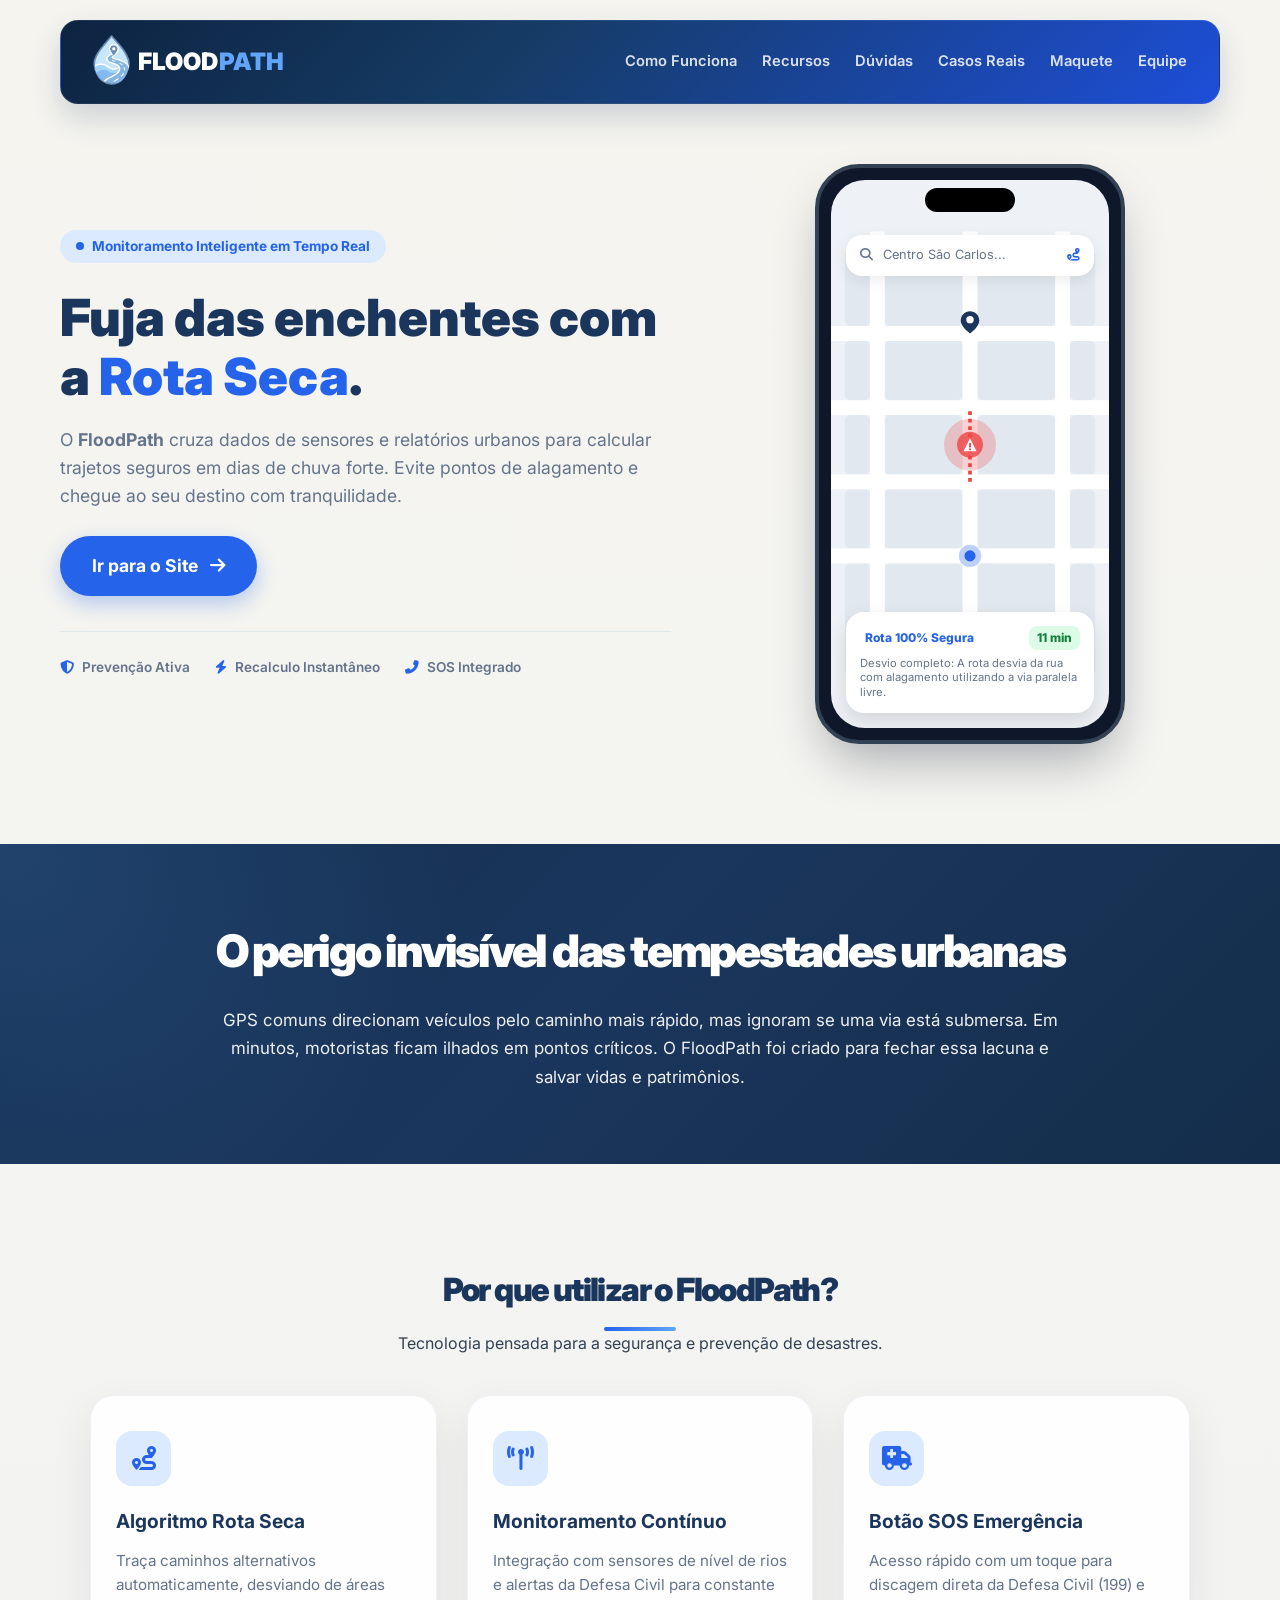
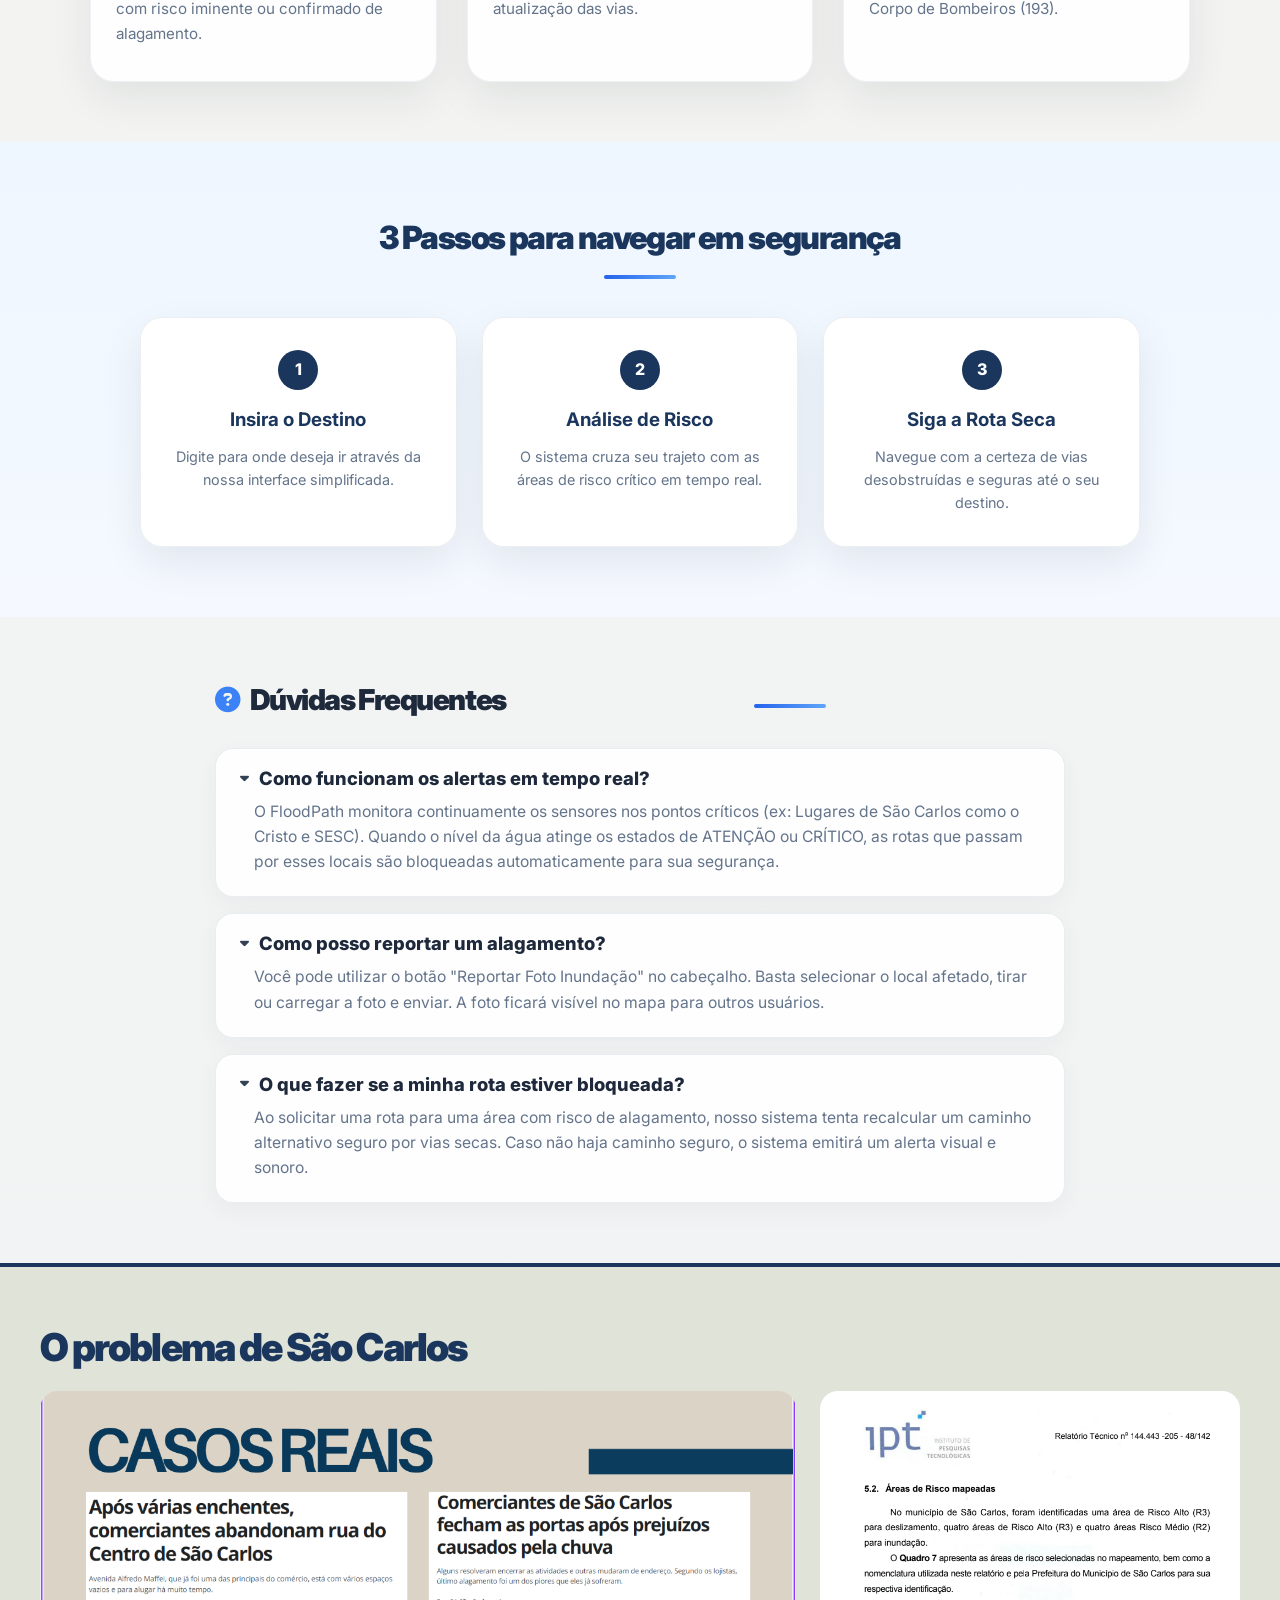
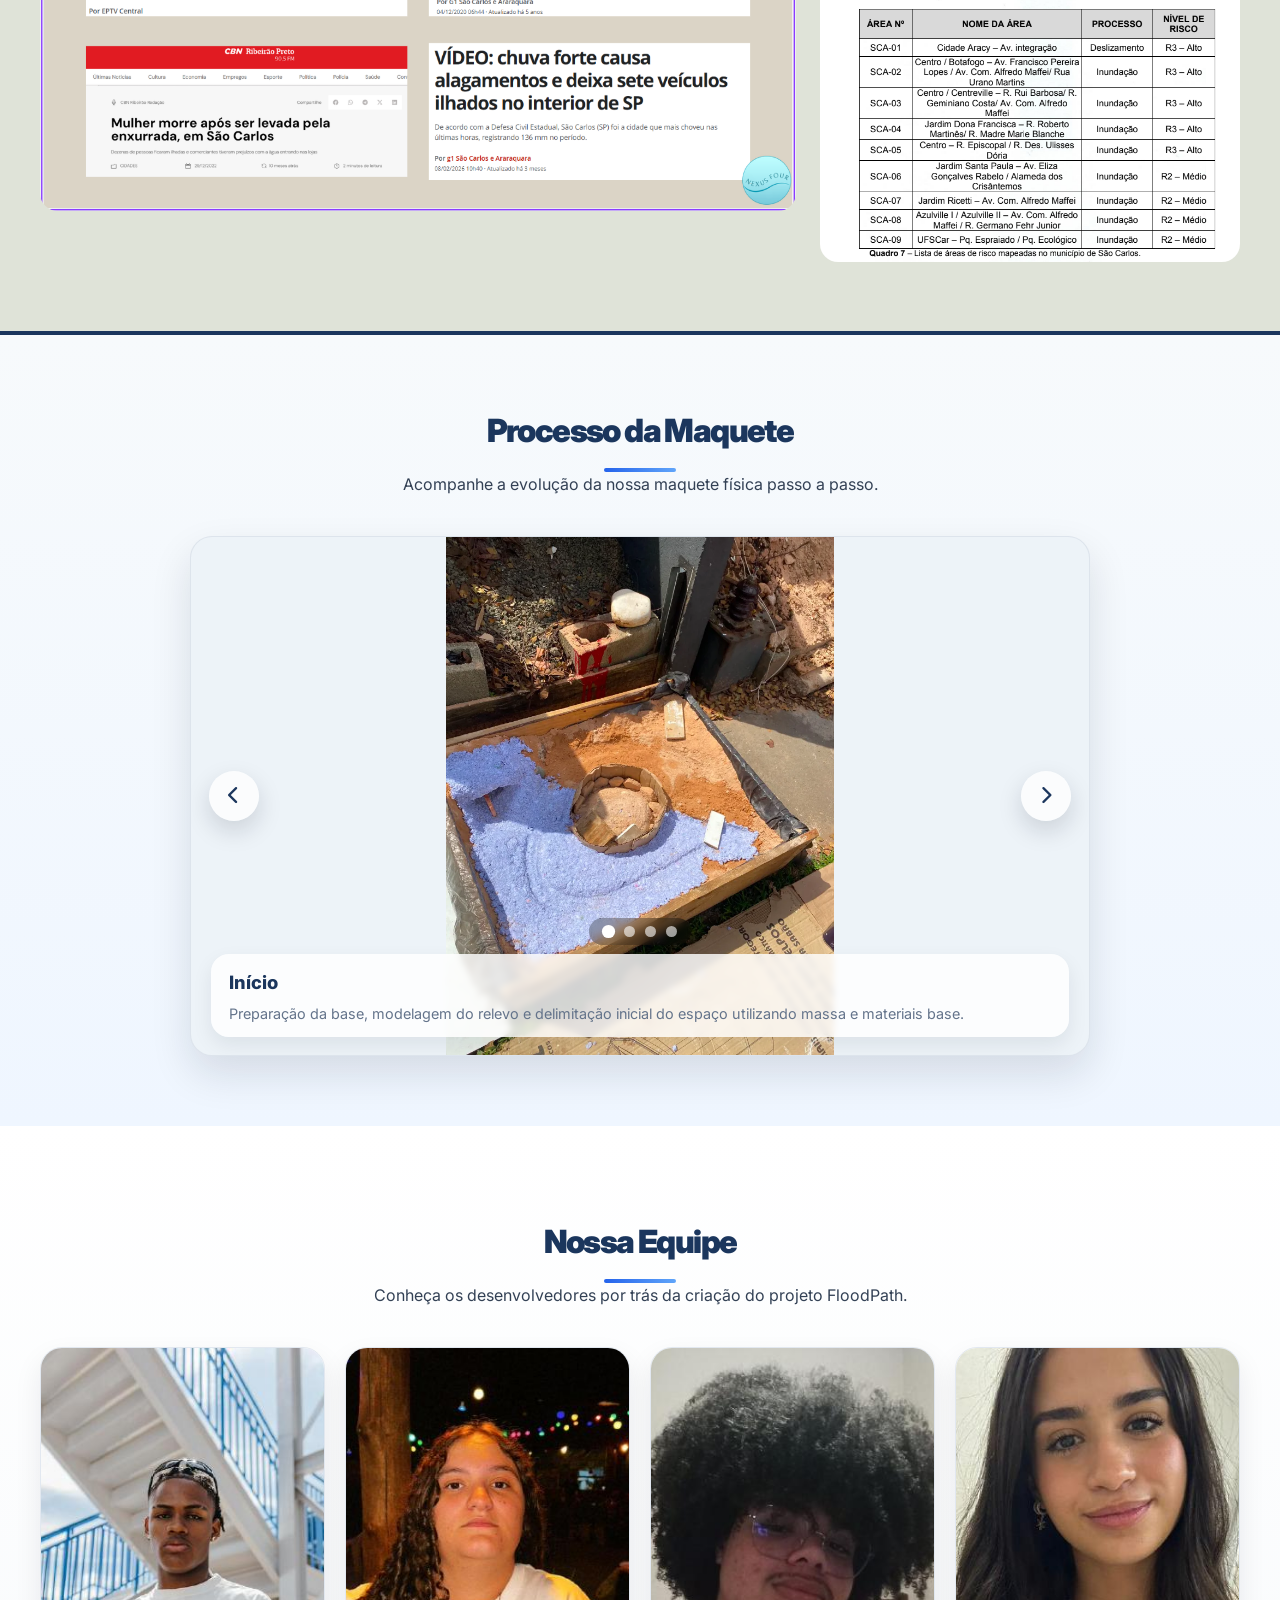
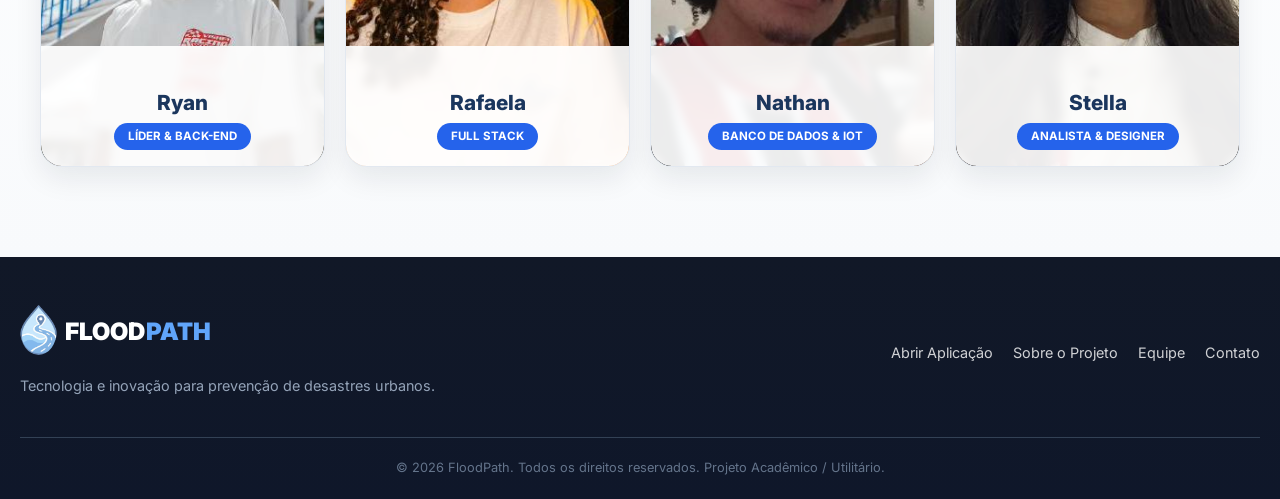
==== index.html @ c5eff555 "Update index.html" ====
<!DOCTYPE html>
<html lang="pt-BR">

<head>
    <meta charset="UTF-8">
    <meta name="viewport" content="width=device-width, initial-scale=1.0">
    <title>FloodPath - Rota Seca & Segurança em Tempo Real</title>

    <!-- Google Fonts -->
    <link rel="preconnect" href="https://fonts.googleapis.com">
    <link rel="preconnect" href="https://fonts.gstatic.com" crossorigin>
    <link href="https://fonts.googleapis.com/css2?family=Inter:wght@400;500;600;700;800;900&display=swap"
        rel="stylesheet">
    <!-- Font Awesome (Ícones) -->
    <link rel="stylesheet" href="https://cdnjs.cloudflare.com/ajax/libs/font-awesome/6.4.0/css/all.min.css">

    <link rel="stylesheet" href="styleslanding.css">
</head>

<body>

    <div class="header-container">
        <header class="main-header">
            <div class="logo">
                <img src="logo.png" alt="Logo FloodPath" class="logo-img">
                FLOOD<span>PATH</span>
            </div>
            <nav class="nav-links">
                <a href="#solucao">Como Funciona</a>
                <a href="#beneficios">Recursos</a>
                <a href="#faq">Dúvidas</a>
                <a href="#problema-sao-carlos">Casos Reais</a>
                <a href="#processo-maquete">Maquete</a>
                <a href="#equipe">Equipe</a>
            </nav>
        </header>
    </div>

    <section class="hero">
        <div class="hero-container">
            <div class="hero-content">
                <div class="badge-status">
                    <span class="pulse-dot"></span> Monitoramento Inteligente em Tempo Real
                </div>
                <h1>Fuja das enchentes com a <span>Rota Seca</span>.</h1>
                <p>
                    O <strong>FloodPath</strong> cruza dados de sensores e relatórios urbanos para calcular trajetos
                    seguros em dias de chuva forte. Evite pontos de alagamento e chegue ao seu destino com
                    tranquilidade.
                </p>

                <div class="hero-cta">
                    <a href="https://rafaela0011.github.io/FloodPath-atualiza-es-07-08/"
                        class="btn-primario link-sistema" target="_blank">
                        Ir para o Site <i class="fa-solid fa-arrow-right"></i>
                    </a>
                </div>

                <div class="hero-proof">
                    <div class="proof-item">
                        <i class="fa-solid fa-shield-halved"></i>
                        <span>Prevenção Ativa</span>
                    </div>
                    <div class="proof-item">
                        <i class="fa-solid fa-bolt"></i>
                        <span>Recalculo Instantâneo</span>
                    </div>
                    <div class="proof-item">
                        <i class="fa-solid fa-phone-flip"></i>
                        <span>SOS Integrado</span>
                    </div>
                </div>
            </div>

            <div class="hero-mockup-wrapper">
                <div class="phone-frame">
                    <div class="dynamic-island"></div>
                    <div class="phone-screen">

                        <!-- Barra de Busca Simulada -->
                        <div class="app-search-bar">
                            <i class="fa-solid fa-magnifying-glass"></i>
                            <span>Centro São Carlos...</span>
                            <i class="fa-solid fa-route btn-icon-route"></i>
                        </div>

                        <!-- Mapa Vetorial SVG com o Desvio -->
                        <svg class="map-svg" viewBox="0 0 300 480" xmlns="http://www.w3.org/2000/svg">
                            <!-- Fundo do Mapa -->
                            <rect width="300" height="480" fill="#eef2f6" />

                            <rect x="15" y="20" width="27" height="82" rx="6" fill="#e2e8f0" />
                            <rect x="58" y="20" width="84" height="82" rx="6" fill="#e2e8f0" />
                            <rect x="158" y="20" width="84" height="82" rx="6" fill="#e2e8f0" />
                            <rect x="258" y="20" width="27" height="82" rx="6" fill="#e2e8f0" />

                            <rect x="15" y="118" width="27" height="64" rx="6" fill="#e2e8f0" />
                            <rect x="58" y="118" width="84" height="64" rx="6" fill="#e2e8f0" />
                            <rect x="158" y="118" width="84" height="64" rx="6" fill="#e2e8f0" />
                            <rect x="258" y="118" width="27" height="64" rx="6" fill="#e2e8f0" />

                            <rect x="15" y="198" width="27" height="64" rx="6" fill="#e2e8f0" />
                            <rect x="58" y="198" width="84" height="64" rx="6" fill="#e2e8f0" />
                            <rect x="158" y="198" width="84" height="64" rx="6" fill="#e2e8f0" />
                            <rect x="258" y="198" width="27" height="64" rx="6" fill="#e2e8f0" />

                            <rect x="15" y="278" width="27" height="64" rx="6" fill="#e2e8f0" />
                            <rect x="58" y="278" width="84" height="64" rx="6" fill="#e2e8f0" />
                            <rect x="158" y="278" width="84" height="64" rx="6" fill="#e2e8f0" />
                            <rect x="258" y="278" width="27" height="64" rx="6" fill="#e2e8f0" />

                            <rect x="15" y="358" width="27" height="122" rx="6" fill="#e2e8f0" />
                            <rect x="58" y="358" width="84" height="122" rx="6" fill="#e2e8f0" />
                            <rect x="158" y="358" width="84" height="122" rx="6" fill="#e2e8f0" />
                            <rect x="258" y="358" width="27" height="122" rx="6" fill="#e2e8f0" />

                            <path d="M 0,110 L 300,110" stroke="#ffffff" stroke-width="16" />
                            <path d="M 0,190 L 300,190" stroke="#ffffff" stroke-width="16" />
                            <path d="M 0,270 L 300,270" stroke="#ffffff" stroke-width="16" />
                            <path d="M 0,350 L 300,350" stroke="#ffffff" stroke-width="16" />

                            <path d="M 50,0 L 50,480" stroke="#ffffff" stroke-width="16" />
                            <path d="M 150,0 L 150,480" stroke="#ffffff" stroke-width="16" />
                            <path d="M 250,0 L 250,480" stroke="#ffffff" stroke-width="16" />

                            <circle cx="150" cy="230" r="28" class="flood-hazard-zone" />
                            <circle cx="150" cy="230" r="14" fill="#ef4444" opacity="0.8" />

                            <path d="M 150,270 L 150,190" stroke="#ef4444" stroke-width="4" stroke-dasharray="4,4" fill="none" />

                            <g transform="translate(143, 223)">
                                <path d="M 7,0 L 14,14 L 0,14 Z" fill="#ffffff" />
                                <rect x="6" y="5" width="2" height="5" fill="#ef4444" />
                                <rect x="6" y="11" width="2" height="2" fill="#ef4444" />
                            </g>

                            <path class="route-line" d="M 150,350 L 250,350 L 250,110 L 150,110" fill="none" />

                            <circle cx="150" cy="350" r="12" class="marker-user-pulse" />
                            <circle cx="150" cy="350" r="6" fill="#2563eb" />

                            <g transform="translate(140, 86)">
                                <path d="M 10,0 C 4.5,0 0,4.5 0,10 C 0,17 10,24 10,24 C 10,24 20,17 20,10 C 20,4.5 15.5,0 10,0 Z" fill="#1b365d" />
                                <circle cx="10" cy="9" r="4" fill="#ffffff" />
                            </g>
                        </svg>

                        <!-- Card de Status Flutuante no App -->
                        <div class="app-bottom-card">
                            <div class="card-status-header">
                                <span class="tag-secunda"><i class="fa-solid fa-shield-check"></i> Rota 100%
                                    Segura</span>
                                <span class="time-tag">11 min</span>
                            </div>
                            <p>Desvio completo: A rota desvia da rua com alagamento utilizando a via paralela livre.</p>
                        </div>

                    </div>
                </div>
            </div>
        </div>
    </section>

    <section class="problem-section" id="solucao">
        <div class="section-container">
            <div class="problem-box">
                <h2>O perigo invisível das tempestades urbanas</h2>
                <p>
                    GPS comuns direcionam veículos pelo caminho mais rápido, mas ignoram se uma via está submersa. Em
                    minutos, motoristas ficam ilhados em pontos críticos. O FloodPath foi criado para fechar essa lacuna
                    e salvar vidas e patrimônios.
                </p>
            </div>
        </div>
    </section>

    <section class="features" id="beneficios">
        <div class="section-container">
            <div class="section-title">
                <h2>Por que utilizar o FloodPath?</h2>
                <p>Tecnologia pensada para a segurança e prevenção de desastres.</p>
            </div>

            <div class="features-grid">
                <div class="feature-card">
                    <div class="feature-icon"><i class="fa-solid fa-route"></i></div>
                    <h3>Algoritmo Rota Seca</h3>
                    <p>Traça caminhos alternativos automaticamente, desviando de áreas com risco iminente ou confirmado
                        de alagamento.</p>
                </div>

                <div class="feature-card">
                    <div class="feature-icon"><i class="fa-solid fa-tower-broadcast"></i></div>
                    <h3>Monitoramento Contínuo</h3>
                    <p>Integração com sensores de nível de rios e alertas da Defesa Civil para constante atualização das
                        vias.</p>
                </div>

                <div class="feature-card">
                    <div class="feature-icon"><i class="fa-solid fa-truck-medical"></i></div>
                    <h3>Botão SOS Emergência</h3>
                    <p>Acesso rápido com um toque para discagem direta da Defesa Civil (199) e Corpo de Bombeiros (193).
                    </p>
                </div>
            </div>
        </div>
    </section>

    <section class="how-it-works" id="como-funciona">
        <div class="section-container">
            <div class="section-title">
                <h2>3 Passos para navegar em segurança</h2>
            </div>
            <div class="steps-grid">
                <div class="step-card">
                    <div class="step-num">1</div>
                    <h3>Insira o Destino</h3>
                    <p>Digite para onde deseja ir através da nossa interface simplificada.</p>
                </div>
                <div class="step-card">
                    <div class="step-num">2</div>
                    <h3>Análise de Risco</h3>
                    <p>O sistema cruza seu trajeto com as áreas de risco crítico em tempo real.</p>
                </div>
                <div class="step-card">
                    <div class="step-num">3</div>
                    <h3>Siga a Rota Seca</h3>
                    <p>Navegue com a certeza de vias desobstruídas e seguras até o seu destino.</p>
                </div>
            </div>
        </div>
    </section>

    <!-- SEÇÃO FAQ -->
    <section class="faq" id="faq">
        <div class="section-container">
            <div class="section-title faq-header-title">
                <h2><i class="fa-solid fa-circle-question title-icon"></i> Dúvidas Frequentes</h2>
            </div>
            <div class="faq-list">
                <div class="faq-item active">
                    <button class="faq-question">
                        <span><i class="fa-solid fa-caret-down arrow-icon"></i> Como funcionam os alertas em tempo
                            real?</span>
                    </button>
                    <div class="faq-answer">
                        <p>O FloodPath monitora continuamente os sensores nos pontos críticos (ex: Lugares de São Carlos
                            como o Cristo e SESC). Quando o nível da água atinge os estados de ATENÇÃO ou CRÍTICO, as
                            rotas que passam por esses locais são bloqueadas automaticamente para sua segurança.</p>
                    </div>
                </div>

                <div class="faq-item active">
                    <button class="faq-question">
                        <span><i class="fa-solid fa-caret-down arrow-icon"></i> Como posso reportar um
                            alagamento?</span>
                    </button>
                    <div class="faq-answer">
                        <p>Você pode utilizar o botão "Reportar Foto Inundação" no cabeçalho. Basta selecionar o local
                            afetado, tirar ou carregar a foto e enviar. A foto ficará visível no mapa para outros
                            usuários.</p>
                    </div>
                </div>

                <div class="faq-item active">
                    <button class="faq-question">
                        <span><i class="fa-solid fa-caret-down arrow-icon"></i> O que fazer se a minha rota estiver
                            bloqueada?</span>
                    </button>
                    <div class="faq-answer">
                        <p>Ao solicitar uma rota para uma área com risco de alagamento, nosso sistema tenta recalcular
                            um caminho alternativo seguro por vias secas. Caso não haja caminho seguro, o sistema
                            emitirá um alerta visual e sonoro.</p>
                    </div>
                </div>
            </div>
        </div>
    </section>

    <!-- SEÇÃO CASOS REAIS -->
    <section class="casos-reais-section" id="problema-sao-carlos">
        <div class="casos-reais-container">
            <h3 class="casos-reais-titulo">O problema de São Carlos</h3>

            <div class="casos-reais-grid">
                <div class="casos-reais-card casos-reais-imagem-principal">
                    <img src="casosreais.png" alt="Casos reais de enchentes em São Carlos">
                </div>

                <div class="casos-reais-card casos-reais-imagem-secundaria">
                    <img src="1ptareas.png" alt="Mapa de áreas de risco em São Carlos">
                </div>
            </div>
        </div>
    </section>

    <!-- SECÇÃO PROCESSO DA MAQUETE -->
    <section class="maquete-section" id="processo-maquete">
        <div class="section-container">
            <div class="section-title">
                <h2>Processo da Maquete</h2>
                <p>Acompanhe a evolução da nossa maquete física passo a passo.</p>
            </div>

            <div class="maquete-carousel-wrapper">
                <div class="maquete-card">
                    <div class="maquete-img-side">
                        <img id="maquete-img" src="inicio.webp" alt="Etapa da Maquete">

                        <button class="carousel-btn left-btn" onclick="mudarEtapa(-1)" aria-label="Voltar imagem">
                            <i class="fa-solid fa-chevron-left"></i>
                        </button>
                        <button class="carousel-btn right-btn" onclick="mudarEtapa(1)" aria-label="Próxima imagem">
                            <i class="fa-solid fa-chevron-right"></i>
                        </button>

                        <div class="carousel-dots" id="dots-container">
                            <span class="dot active" onclick="irParaEtapa(0)"></span>
                            <span class="dot" onclick="irParaEtapa(1)"></span>
                            <span class="dot" onclick="irParaEtapa(2)"></span>
                            <span class="dot" onclick="irParaEtapa(3)"></span>
                        </div>

                        <div class="maquete-caption">
                            <h3 id="maquete-title">Início</h3>
                            <p id="maquete-description">Preparação da base, modelagem do relevo e delimitação inicial do espaço utilizando massa e materiais base.</p>
                        </div>
                    </div>
                </div>
            </div>
        </div>
    </section>

    <!-- SEÇÃO EQUIPE -->
    <section class="team-section" id="equipe">
        <div class="section-container">
            <div class="section-title">
                <h2>Nossa Equipe</h2>
                <p>Conheça os desenvolvedores por trás da criação do projeto FloodPath.</p>
            </div>

            <div class="team-row">
                <div class="team-card">
                    <div class="team-photo">
                        <img src="ryan.jpg" alt="Foto do Ryan"
                            onerror="this.src='https://via.placeholder.com/400x500/ffffff/1b365d?text=Ryan'">
                    </div>
                    <div class="team-info">
                        <h3>Ryan</h3>
                        <span class="team-role">Líder & Back-end</span>
                        <p>Responsável pelo desenvolvimento back-end, programação dos sensores e montagem do hardware
                            integrado ao ESP-32.</p>
                    </div>
                </div>

                <div class="team-card">
                    <div class="team-photo">
                        <img src="rafa.jpg" alt="Foto da Rafaela"
                            onerror="this.src='https://via.placeholder.com/400x500/ffffff/1b365d?text=Rafaela'">
                    </div>
                    <div class="team-info">
                        <h3>Rafaela</h3>
                        <span class="team-role">Full Stack</span>
                        <p>Desenvolveu o front-end da aplicação e prestou suporte técnico geral e auxílio integrado a
                            todas as frentes do projeto.</p>
                    </div>
                </div>

                <div class="team-card">
                    <div class="team-photo">
                        <img src="nathan.jpg" alt="Foto do Nathan"
                            onerror="this.src='https://via.placeholder.com/400x500/ffffff/1b365d?text=Nathan'">
                    </div>
                    <div class="team-info">
                        <h3>Nathan</h3>
                        <span class="team-role">Banco de Dados & IoT</span>
                        <p>Estruturou a arquitetura do banco de dados e colaborou diretamente na programação IoT e
                            integração dos sensores com o ESP-32.</p>
                    </div>
                </div>

                <div class="team-card">
                    <div class="team-photo">
                        <img src="stella.jpg" alt="Foto da Stella"
                            onerror="this.src='https://via.placeholder.com/400x500/ffffff/1b365d?text=Stella'">
                    </div>
                    <div class="team-info">
                        <h3>Stella</h3>
                        <span class="team-role">Analista & Designer</span>
                        <p>Conduziu a análise de requisitos, elaborou a identidade visual (UX/UI) do sistema e auxiliou
                            na construção da maquete física.</p>
                    </div>
                </div>
            </div>
        </div>
    </section>

    <footer class="main-footer">
        <div class="section-container footer-content">
            <div class="footer-brand">
                <div class="logo">
                    <img src="logo.png" alt="Logo FloodPath" class="logo-img">
                    FLOOD<span>PATH</span>
                </div>
                <p>Tecnologia e inovação para prevenção de desastres urbanos.</p>
            </div>
            <div class="footer-links">
                <a href="https://rafaela0011.github.io/FloodPath-atualiza-es-07-08/" class="link-sistema"
                    target="_blank">Abrir Aplicação</a>
                <a href="#solucao">Sobre o Projeto</a>
                <a href="#equipe">Equipe</a>
                <a href="mailto:suporte@floodpath.com">Contato</a>
            </div>
        </div>
        <div class="footer-bottom">
            <p>&copy; 2026 FloodPath. Todos os direitos reservados. Projeto Acadêmico / Utilitário.</p>
        </div>
    </footer>

    <!-- INCLUSÃO DO ARQUIVO JAVASCRIPT -->
    <script src="scriptlanding.js"></script>
</body>

</html>
---- styleslanding.css ----
:root {
    --navy-blue: #1b365d;
    --emergency-red: #ef4444;
    --action-blue: #2563eb;
    --light-blue: #60a5fa;
    --dark-slate: #1e293b;
    --bg-light: #f4f7fb;
    --bg-warm: #f3efe8;
    --white: #ffffff;
    --text-main: #334155;
    --text-muted: #64748b;
    --success-green: #10b981;
    --border-color: #e2e8f0;
    --shadow-soft: 0 16px 40px rgba(15, 23, 42, 0.08);
}

* {
    margin: 0;
    padding: 0;
    box-sizing: border-box;
    font-family: 'Inter', -apple-system, BlinkMacSystemFont, sans-serif;
}

body {
    background: linear-gradient(180deg, #f5f4ef 0%, #eef3f8 100%);
    color: var(--text-main);
    line-height: 1.6;
    overflow-x: hidden;
    scroll-behavior: smooth;
}

.header-container {
    max-width: 1200px;
    margin: 0 auto;
    padding: 20px 20px 0;
}

.main-header {
    background: linear-gradient(135deg, #0d2340 0%, #163c66 40%, #1d4ed8 100%);
    background-size: 100% 100%;
    padding: 1rem 2rem;
    border-radius: 18px;
    display: flex;
    justify-content: space-between;
    align-items: center;
    box-shadow: 0 14px 30px rgba(27, 54, 93, 0.18);
    border: 1px solid rgba(255,255,255,0.08);
}

.logo {
    font-size: 1.5rem;
    font-weight: 900;
    letter-spacing: 0px;
    color: var(--white);
    display: inline-flex;
    align-items: center;
    line-height: 1;
    gap: 8px;
}

.logo-img {
    height: 50px;
    width: auto;
    object-fit: contain;
    border-radius: 50%;
    display: block;
    transform: translateY(-2px);
}

.logo span {
    color: var(--light-blue);
    margin-left: -7px;
}

.nav-links {
    display: flex;
    align-items: center;
    gap: 25px;
}

.nav-links a {
    color: rgba(255, 255, 255, 0.84);
    text-decoration: none;
    font-weight: 600;
    font-size: 0.92rem;
    transition: 0.3s;
}

.nav-links a:hover {
    color: var(--white);
}

.hero {
    padding: 60px 20px;
    max-width: 1200px;
    margin: 0 auto;
}

.hero-container {
    display: grid;
    grid-template-columns: 1.1fr 0.9fr;
    gap: 50px;
    align-items: center;
}

.badge-status {
    display: inline-flex;
    align-items: center;
    gap: 8px;
    background: #dbeafe;
    color: var(--action-blue);
    padding: 6px 16px;
    border-radius: 20px;
    font-size: 0.85rem;
    font-weight: 700;
    margin-bottom: 25px;
}

.pulse-dot {
    width: 8px;
    height: 8px;
    background-color: var(--action-blue);
    border-radius: 50%;
    box-shadow: 0 0 0 0 rgba(37, 99, 235, 0.7);
    animation: pulse 1.6s infinite;
}

@keyframes pulse {
    0% { transform: scale(0.95); box-shadow: 0 0 0 0 rgba(37, 99, 235, 0.7); }
    70% { transform: scale(1); box-shadow: 0 0 0 8px rgba(37, 99, 235, 0); }
    100% { transform: scale(0.95); box-shadow: 0 0 0 0 rgba(37, 99, 235, 0); }
}

.hero-content h1 {
    font-size: 3.2rem;
    font-weight: 900;
    line-height: 1.15;
    color: var(--navy-blue);
    margin-bottom: 20px;
}

.hero-content h1 span {
    color: var(--action-blue);
}

.hero-content p {
    font-size: 1.1rem;
    color: var(--text-muted);
    margin-bottom: 25px;
}

.hero-proof {
    display: flex;
    gap: 25px;
    border-top: 1px solid var(--border-color);
    padding-top: 25px;
}

.proof-item {
    display: flex;
    align-items: center;
    gap: 8px;
    font-size: 0.85rem;
    font-weight: 600;
    color: var(--text-muted);
}

.proof-item i {
    color: var(--action-blue);
}

.hero-mockup-wrapper {
    display: flex;
    justify-content: center;
    perspective: 1000px;
}

.phone-frame {
    width: 310px;
    height: 580px;
    background: #0f172a;
    border-radius: 44px;
    padding: 12px;
    box-shadow: 0 25px 50px -12px rgba(15, 23, 42, 0.35);
    position: relative;
    border: 4px solid #334155;
    transition: transform 0.1s ease-out;
    transform-style: preserve-3d;
}

.dynamic-island {
    position: absolute;
    top: 20px;
    left: 50%;
    transform: translateX(-50%);
    width: 90px;
    height: 24px;
    background: #000;
    border-radius: 20px;
    z-index: 100;
}

.phone-screen {
    width: 100%;
    height: 100%;
    background: #eef2f6;
    border-radius: 34px;
    overflow: hidden;
    position: relative;
    display: flex;
    flex-direction: column;
}

.app-search-bar {
    position: absolute;
    top: 55px;
    left: 15px;
    right: 15px;
    background: var(--white);
    padding: 10px 14px;
    border-radius: 16px;
    box-shadow: 0 4px 15px rgba(0,0,0,0.08);
    z-index: 10;
    display: flex;
    align-items: center;
    gap: 10px;
    font-size: 0.8rem;
    color: var(--text-muted);
}

.btn-icon-route {
    margin-left: auto;
    color: var(--action-blue);
}

.map-svg {
    width: 100%;
    height: 100%;
    display: block;
}

.flood-hazard-zone {
    fill: #ef4444;
    opacity: 0.25;
    animation: pulseRed 1.8s infinite;
}

@keyframes pulseRed {
    0% { r: 20px; opacity: 0.4; }
    50% { r: 35px; opacity: 0.1; }
    100% { r: 20px; opacity: 0.4; }
}

.route-line {
    stroke: var(--action-blue);
    stroke-width: 6;
    stroke-linecap: round;
    stroke-linejoin: round;
    stroke-dasharray: 500;
    stroke-dashoffset: 500;
    animation: drawRoute 3.2s ease-in-out infinite;
}

@keyframes drawRoute {
    0% { stroke-dashoffset: 500; }
    55% { stroke-dashoffset: 0; }
    100% { stroke-dashoffset: 0; }
}

.marker-user-pulse {
    fill: var(--action-blue);
    opacity: 0.3;
    animation: pulseGreen 1.5s infinite;
}

@keyframes pulseGreen {
    0% { r: 8px; opacity: 0.6; }
    100% { r: 22px; opacity: 0; }
}

.app-bottom-card {
    position: absolute;
    bottom: 15px;
    left: 15px;
    right: 15px;
    background: var(--white);
    padding: 14px;
    border-radius: 18px;
    box-shadow: 0 8px 20px rgba(0,0,0,0.12);
    z-index: 10;
}

.card-status-header {
    display: flex;
    justify-content: space-between;
    align-items: center;
    margin-bottom: 6px;
}

.tag-secunda {
    font-size: 0.75rem;
    font-weight: 800;
    color: var(--action-blue);
    display: flex;
    align-items: center;
    gap: 5px;
}

.time-tag {
    font-size: 0.75rem;
    font-weight: 800;
    background: #dcfce7;
    color: #15803d;
    padding: 2px 8px;
    border-radius: 8px;
}

.app-bottom-card p {
    font-size: 0.7rem;
    color: var(--text-muted);
    line-height: 1.3;
}

.problem-section {
    background: linear-gradient(135deg, #122d4d 0%, #1b365d 45%, #132d4a 100%);
    color: var(--white);
    padding: 72px 20px;
    margin: 40px 0;
    position: relative;
    overflow: hidden;
}

.problem-section::before {
    content: "";
    position: absolute;
    inset: 0;
    background: radial-gradient(circle at top left, rgba(96, 165, 250, 0.18), transparent 35%);
    pointer-events: none;
}

.problem-box {
    text-align: center;
    position: relative;
    z-index: 1;
}

.problem-box h2 {
    font-size: clamp(2rem, 3.5vw, 3.2rem);
    margin-bottom: 18px;
    font-weight: 900;
    letter-spacing: -0.05em;
}

.problem-box p {
    font-size: 1.06rem;
    opacity: 0.92;
    max-width: 860px;
    margin: 0 auto;
    line-height: 1.7;
}

.features {
    padding: 60px 20px;
}

.section-title {
    text-align: center;
    margin-bottom: 38px;
}

.section-title h2 {
    font-size: clamp(2rem, 2.4vw, 2.8rem);
    color: var(--navy-blue);
    font-weight: 900;
    letter-spacing: -0.05em;
    display: inline-block;
    position: relative;
}

.section-title h2::after {
    content: "";
    display: block;
    width: 72px;
    height: 4px;
    border-radius: 999px;
    background: linear-gradient(90deg, var(--action-blue), var(--light-blue));
    margin: 12px auto 0;
}

.features-grid {
    display: grid;
    grid-template-columns: repeat(auto-fit, minmax(280px, 1fr));
    gap: 30px;
    max-width: 1100px;
    margin: 0 auto;
}

.feature-card {
    background: rgba(255,255,255,0.9);
    padding: 35px 25px;
    border-radius: 24px;
    box-shadow: var(--shadow-soft);
    border: 1px solid rgba(148,163,184,0.15);
    transition: 0.25s ease;
}

.feature-card:hover {
    transform: translateY(-6px);
    box-shadow: 0 20px 40px rgba(15, 23, 42, 0.12);
}

.feature-icon {
    width: 55px;
    height: 55px;
    background: #dbeafe;
    color: var(--action-blue);
    border-radius: 16px;
    display: flex;
    align-items: center;
    justify-content: center;
    font-size: 1.5rem;
    margin-bottom: 20px;
    transition: 0.3s ease;
}

.feature-card h3 {
    color: var(--navy-blue);
    margin-bottom: 12px;
    font-size: 1.2rem;
}

.feature-card p {
    color: var(--text-muted);
    font-size: 0.95rem;
}

.how-it-works {
    padding: 70px 20px;
    background: linear-gradient(180deg, #eef6ff 0%, #f5f9ff 100%);
}

.steps-grid {
    display: grid;
    grid-template-columns: repeat(auto-fit, minmax(250px, 1fr));
    gap: 25px;
    max-width: 1000px;
    margin: 0 auto;
}

.step-card {
    background: rgba(255,255,255,0.96);
    padding: 32px 24px;
    border-radius: 22px;
    text-align: center;
    position: relative;
    border: 1px solid rgba(148,163,184,0.18);
    box-shadow: var(--shadow-soft);
}

.step-num {
    width: 40px;
    height: 40px;
    background: var(--navy-blue);
    color: var(--white);
    border-radius: 50%;
    display: flex;
    align-items: center;
    justify-content: center;
    font-weight: 800;
    margin: 0 auto 15px;
}

.step-card h3 {
    color: var(--navy-blue);
    margin-bottom: 10px;
}

.step-card p {
    color: var(--text-muted);
    font-size: 0.9rem;
}

.faq {
    padding: 60px 20px;
}

.faq-header-title {
    text-align: left;
    max-width: 850px;
    margin: 0 auto 25px;
}

.faq-header-title h2 {
    font-size: 1.8rem;
    display: flex;
    align-items: center;
    gap: 10px;
    color: #1e293b;
}

.title-icon {
    color: #3b82f6;
    font-size: 1.6rem;
}

.faq-list {
    max-width: 850px;
    margin: 0 auto;
    display: flex;
    flex-direction: column;
    gap: 16px;
}

.faq-item {
    background: rgba(255,255,255,0.9);
    border-radius: 18px;
    border: 1px solid rgba(148,163,184,0.2);
    overflow: hidden;
    box-shadow: 0 8px 24px rgba(15, 23, 42, 0.04);
}

.faq-question {
    width: 100%;
    padding: 18px 24px 10px;
    background: none;
    border: none;
    text-align: left;
    cursor: pointer;
}

.faq-question span {
    font-size: 1.15rem;
    font-weight: 800;
    color: #1e293b;
    display: flex;
    align-items: center;
    gap: 10px;
}

.arrow-icon {
    font-size: 0.9rem;
    color: #334155;
}

.faq-answer {
    padding: 0 24px 22px 38px;
    color: #64748b;
    font-size: 0.98rem;
    line-height: 1.6;
    display: block;
}

/* =========================================================================
   SECÇÃO PROCESSO DA MAQUETE (CARROSSEL COM IMAGEM + DESCRIÇÃO)
   ========================================================================= */
.maquete-section {
    padding: 70px 20px;
    background: linear-gradient(180deg, #f7fafc 0%, #eff6ff 100%);
}

.maquete-carousel-wrapper {
    display: flex;
    align-items: center;
    justify-content: center;
    max-width: 1100px;
    margin: 0 auto;
}

.maquete-card {
    width: min(100%, 900px);
    background: transparent;
    border: none;
    border-radius: 0;
    box-shadow: none;
    overflow: visible;
    margin: 0 auto;
}

.maquete-img-side {
    position: relative;
    width: 100%;
    height: 520px;
    background: #edf3f8;
    overflow: hidden;
    border-radius: 22px;
    box-shadow: 0 18px 40px rgba(15, 23, 42, 0.12);
    border: 1px solid rgba(148,163,184,0.18);
}

.maquete-img-side img {
    width: 100%;
    height: 100%;
    object-fit: contain;
    object-position: center;
    display: block;
    transition: opacity 0.4s ease;
    transform: none;
}

.maquete-img-side:hover img {
    transform: none;
}

.carousel-btn {
    position: absolute;
    top: 50%;
    transform: translateY(-50%);
    width: 50px;
    height: 50px;
    border: 0;
    border-radius: 50%;
    background: rgba(255, 255, 255, 0.8);
    color: var(--navy-blue);
    display: flex;
    align-items: center;
    justify-content: center;
    font-size: 1.15rem;
    cursor: pointer;
    z-index: 5;
    box-shadow: 0 10px 24px rgba(15, 23, 42, 0.15);
    transition: transform 0.2s ease, background 0.2s ease;
}

.carousel-btn:hover {
    background: rgba(255, 255, 255, 1);
    transform: translateY(-50%) scale(1.06);
}

.left-btn { left: 18px; }
.right-btn { right: 18px; }

.carousel-dots {
    position: absolute;
    bottom: 110px;
    left: 50%;
    transform: translateX(-50%);
    display: flex;
    gap: 10px;
    z-index: 10;
    background: rgba(0, 0, 0, 0.28);
    padding: 8px 14px;
    border-radius: 999px;
    backdrop-filter: blur(5px);
}

.dot {
    width: 11px;
    height: 11px;
    background: rgba(255, 255, 255, 0.6);
    border-radius: 50%;
    cursor: pointer;
    transition: all 0.25s ease;
}

.dot:hover { background: rgba(255,255,255,0.9); }

.dot.active {
    background: var(--white);
    transform: scale(1.2);
}

.maquete-caption {
    position: absolute;
    left: 20px;
    right: 20px;
    bottom: 18px;
    background: rgba(255, 255, 255, 0.82);
    backdrop-filter: blur(3px);
    border-radius: 18px;
    padding: 14px 18px 12px;
    text-align: left;
    z-index: 7;
    box-shadow: 0 8px 20px rgba(15, 23, 42, 0.08);
}

.maquete-caption h3 {
    color: var(--navy-blue);
    font-size: 1.15rem;
    margin-bottom: 6px;
    font-weight: 800;
}

.maquete-caption p {
    color: var(--text-muted);
    font-size: 0.9rem;
    line-height: 1.5;
    margin: 0;
}

.casos-reais-section {
    padding: 60px 20px 40px;
    background: #dfe3d8;
    border-top: 4px solid var(--navy-blue);
    border-bottom: 4px solid var(--navy-blue);
}

.casos-reais-container {
    max-width: 1200px;
    margin: 0 auto;
}

.casos-reais-titulo {
    font-size: clamp(2.2rem, 3vw, 4rem);
    font-weight: 900;
    letter-spacing: -0.05em;
    color: var(--navy-blue);
    line-height: 1.05;
    margin: 0 0 24px;
}

.casos-reais-grid {
    display: grid;
    grid-template-columns: 1.8fr 1fr;
    gap: 24px;
    align-items: stretch;
}

.casos-reais-card {
    background: transparent;
    border: none;
    box-shadow: none;
    border-radius: 18px;
    overflow: visible;
}

.casos-reais-imagem-principal,
.casos-reais-imagem-secundaria {
    min-height: 500px;
    background: transparent;
    border-radius: 18px;
    overflow: visible;
}

.casos-reais-imagem-principal img,
.casos-reais-imagem-secundaria img {
    display: block;
    width: 100%;
    height: auto;
    max-height: 700px;
    object-fit: contain;
    object-position: center;
    background: transparent;
    border-radius: 18px;
}

@media (max-width: 900px) {
    .casos-reais-grid {
        grid-template-columns: 1fr;
    }

    .casos-reais-imagem-principal,
    .casos-reais-imagem-secundaria {
        min-height: 300px;
    }
}

.casos-reais-section h2 {
    font-size: clamp(3rem, 5vw, 7rem);
    font-weight: 900;
    color: var(--navy-blue);
    line-height: 0.95;
    margin-bottom: 30px;
    letter-spacing: -0.06em;
}

.team-section {
    padding: 90px 20px;
    background: linear-gradient(180deg, #ffffff 0%, #f8fafc 100%);
}

.team-row {
    display: grid;
    grid-template-columns: repeat(4, 1fr);
    gap: 20px;
    max-width: 1200px;
    margin: 0 auto;
}

.team-card {
    position: relative;
    height: 420px;
    border-radius: 22px;
    overflow: hidden;
    background: #ffffff;
    box-shadow: 0 12px 28px rgba(15, 23, 42, 0.08);
    border: 1px solid var(--border-color);
    transition: transform 0.3s ease, box-shadow 0.3s ease;
}

.team-card:hover {
    transform: translateY(-6px);
    box-shadow: 0 15px 30px rgba(27, 54, 93, 0.18);
}

.team-photo {
    width: 100%;
    height: 100%;
    position: absolute;
    top: 0;
    left: 0;
}

.team-photo img {
    width: 100%;
    height: 100%;
    object-fit: cover;
    object-position: center;
    filter: none !important;
    opacity: 1 !important;
    transition: transform 0.4s ease;
}

.team-card:hover .team-photo img {
    transform: scale(1.05);
}

.team-info {
    position: absolute;
    bottom: 0;
    left: 0;
    right: 0;
    padding: 16px;
    background: rgba(255, 255, 255, 0.92);
    backdrop-filter: blur(4px);
    color: var(--dark-slate);
    display: flex;
    flex-direction: column;
    justify-content: flex-end;
    align-items: center;
    text-align: center;
    transition: all 0.3s ease;
    min-height: 120px;
    height: auto;
}

.team-card:hover .team-info {
    background: rgba(15, 23, 42, 0.92);
    color: var(--white);
    min-height: 100%;
    justify-content: center;
    padding: 20px;
}

.team-card h3 {
    color: var(--navy-blue);
    font-size: 1.3rem;
    font-weight: 800;
    margin-bottom: 4px;
    transition: color 0.3s ease;
}

.team-card:hover h3 {
    color: var(--white);
}

.team-role {
    display: inline-block;
    background: var(--action-blue);
    color: var(--white);
    padding: 4px 14px;
    border-radius: 16px;
    font-size: 0.72rem;
    font-weight: 700;
    text-transform: uppercase;
}

.team-info p {
    color: rgba(255, 255, 255, 0.92);
    font-size: 0.85rem;
    line-height: 1.45;
    opacity: 0;
    max-height: 0;
    transform: translateY(10px);
    transition: opacity 0.3s ease, transform 0.3s ease, max-height 0.3s ease;
    margin: 0;
    overflow: hidden;
}

.team-card:hover .team-info p {
    opacity: 1;
    max-height: 240px;
    transform: translateY(0);
    margin-top: 10px;
}

.main-footer {
    background: linear-gradient(180deg, #111827 0%, #0f172a 100%);
    color: var(--white);
    padding: 50px 20px 20px;
}

.footer-content {
    display: flex;
    justify-content: space-between;
    align-items: center;
    flex-wrap: wrap;
    gap: 30px;
    margin-bottom: 40px;
}

.footer-brand p {
    color: #94a3b8;
    font-size: 0.9rem;
    margin-top: 10px;
}

.footer-links {
    display: flex;
    gap: 20px;
}

.footer-links a {
    color: var(--white);
    text-decoration: none;
    font-size: 0.9rem;
    opacity: 0.8;
}

.footer-links a:hover {
    opacity: 1;
}

.footer-bottom {
    text-align: center;
    border-top: 1px solid #334155;
    padding-top: 20px;
    color: #64748b;
    font-size: 0.8rem;
}

.btn-acessar-sistema {
    background-color: var(--action-blue);
    color: var(--white) !important;
    padding: 8px 22px;
    border-radius: 20px;
    font-weight: 700 !important;
    box-shadow: 0 4px 12px rgba(37, 99, 235, 0.3);
}

.btn-acessar-sistema:hover {
    background-color: #1d4ed8;
    transform: translateY(-2px);
}

.hero-cta {
    margin-bottom: 35px;
}

.btn-primario {
    display: inline-flex;
    align-items: center;
    gap: 12px;
    background-color: var(--action-blue);
    color: var(--white);
    padding: 16px 32px;
    border-radius: 30px;
    text-decoration: none;
    font-size: 1.1rem;
    font-weight: 700;
    transition: all 0.3s ease;
    box-shadow: 0 8px 20px rgba(37, 99, 235, 0.3);
}

.btn-primario:hover {
    background-color: #1d4ed8;
    transform: translateY(-3px);
    box-shadow: 0 12px 25px rgba(37, 99, 235, 0.4);
    color: var(--white);
}

.reveal {
    opacity: 0;
    transform: translateY(50px);
    transition: all 0.8s ease-out;
}

.reveal.active {
    opacity: 1;
    transform: translateY(0);
}

.feature-card:nth-child(3):hover .feature-icon {
    background-color: #fee2e2;
    color: var(--emergency-red);
    animation: pulseAlert 1s infinite;
}

@keyframes pulseAlert {
    0% { box-shadow: 0 0 0 0 rgba(239, 68, 68, 0.4); }
    70% { box-shadow: 0 0 0 10px rgba(239, 68, 68, 0); }
    100% { box-shadow: 0 0 0 0 rgba(239, 68, 68, 0); }
}

@media (max-width: 1024px) {
    .team-row {
        grid-template-columns: repeat(2, 1fr);
    }
}

@media (max-width: 600px) {
    .main-header {
        padding: 1rem 1.1rem;
        border-radius: 14px;
    }

    .hero-content h1 {
        font-size: 2.2rem;
    }

    .section-title h2 {
        font-size: 1.8rem;
    }
}
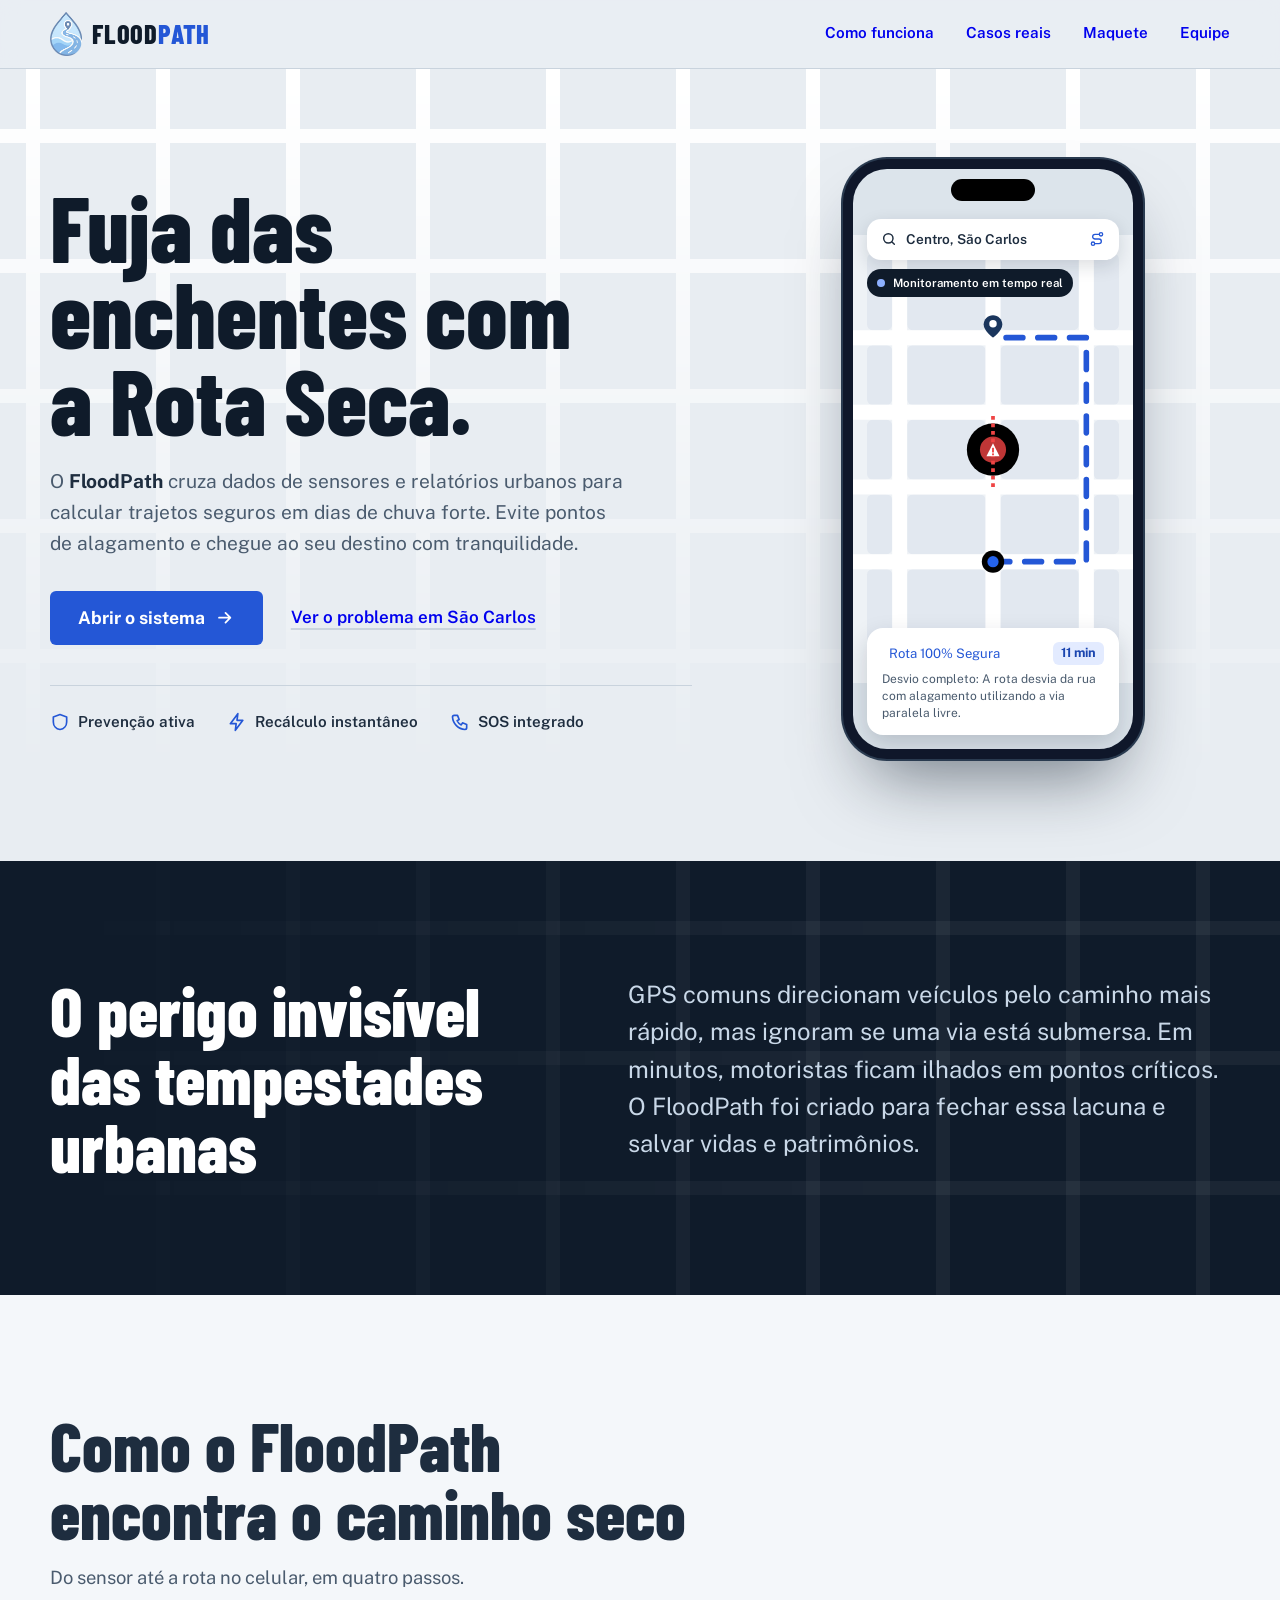
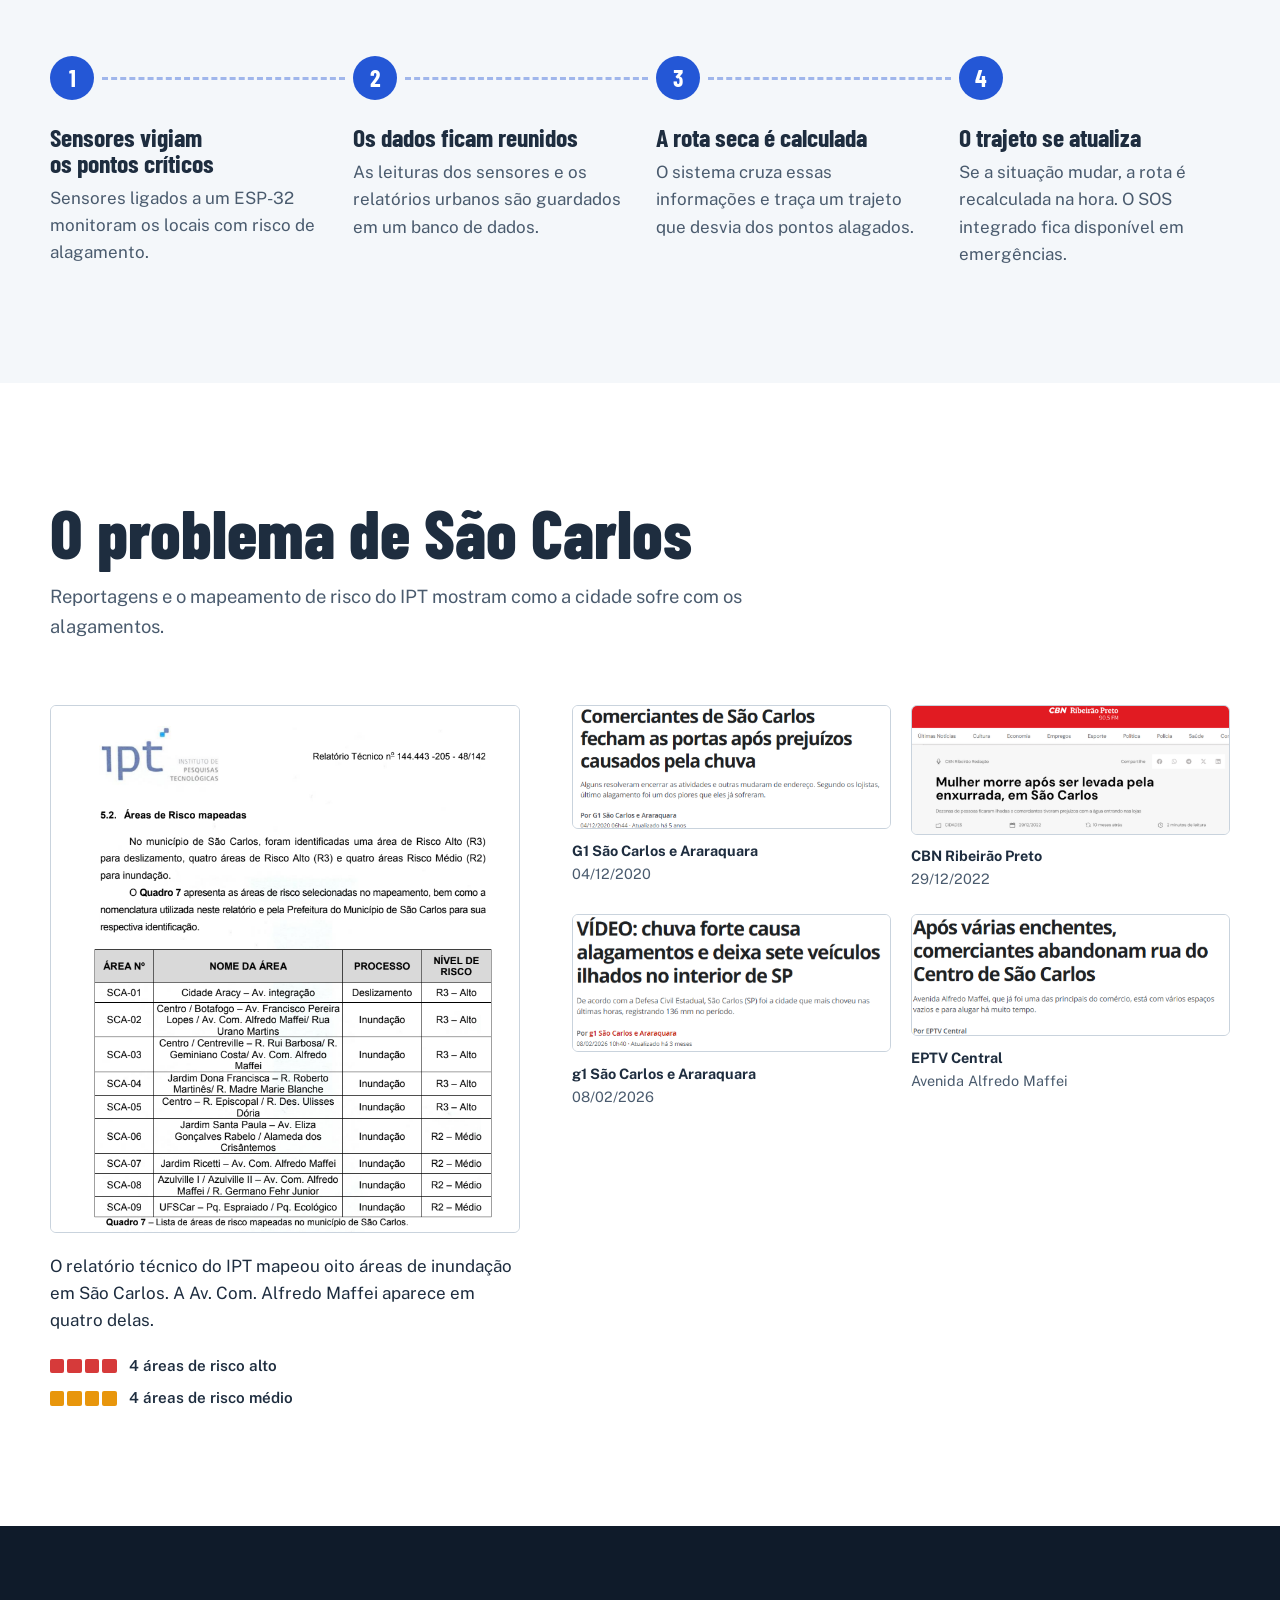
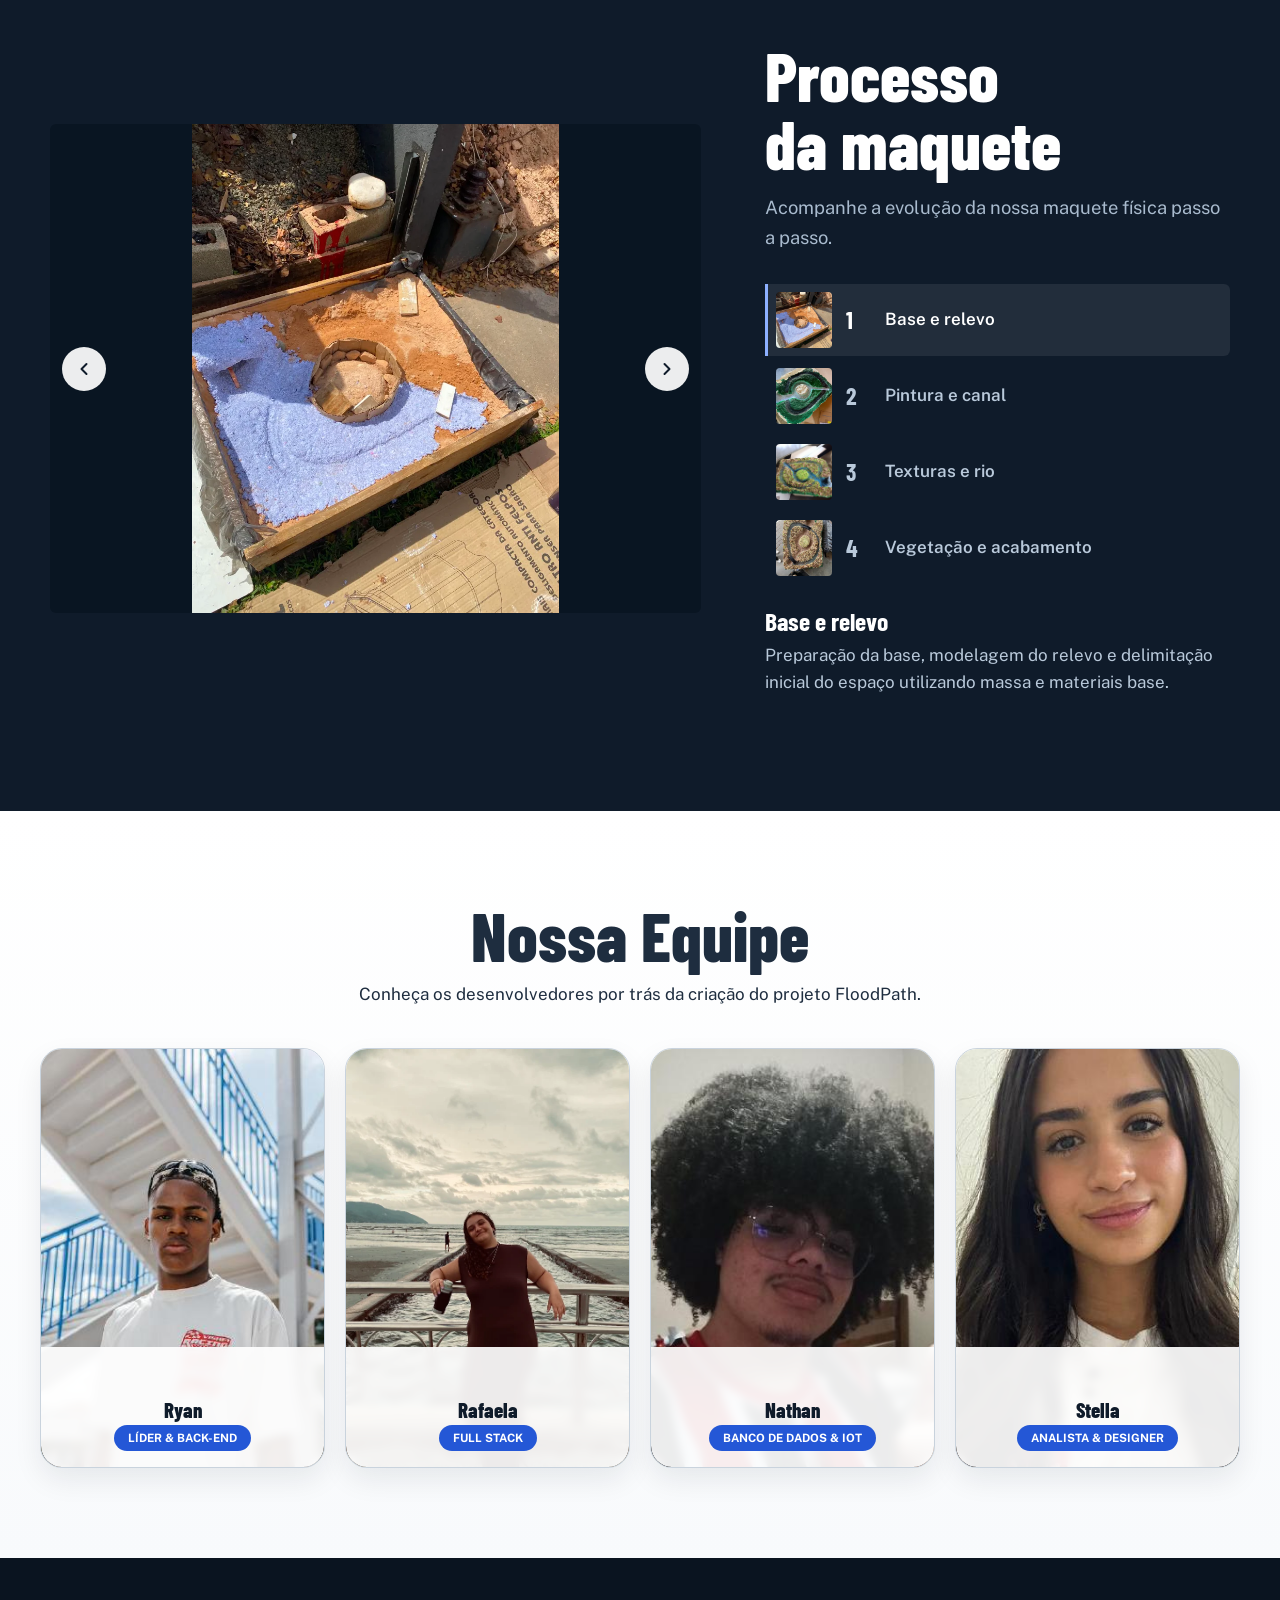
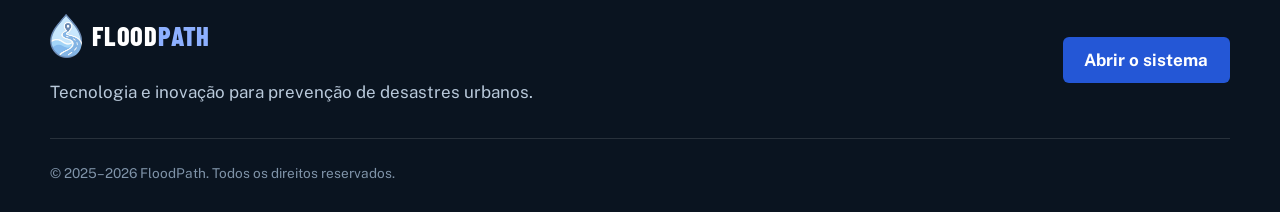
==== commit 1fb0a1ae: "Add files via upload" ====
--- a/index.html
+++ b/index.html
@@ -4,421 +4,404 @@
 <head>
     <meta charset="UTF-8">
     <meta name="viewport" content="width=device-width, initial-scale=1.0">
-    <title>FloodPath - Rota Seca & Segurança em Tempo Real</title>
-
-    <!-- Google Fonts -->
+    <title>FloodPath – Rota seca e segurança em tempo real</title>
+    <meta name="description"
+        content="O FloodPath cruza dados de sensores e relatórios urbanos para calcular trajetos seguros em dias de chuva forte.">
     <link rel="preconnect" href="https://fonts.googleapis.com">
     <link rel="preconnect" href="https://fonts.gstatic.com" crossorigin>
-    <link href="https://fonts.googleapis.com/css2?family=Inter:wght@400;500;600;700;800;900&display=swap"
+    <link
+        href="https://fonts.googleapis.com/css2?family=Barlow+Condensed:wght@600;700;800&family=Public+Sans:wght@400;500;600;700&display=swap"
         rel="stylesheet">
-    <!-- Font Awesome (Ícones) -->
-    <link rel="stylesheet" href="https://cdnjs.cloudflare.com/ajax/libs/font-awesome/6.4.0/css/all.min.css">
-
+    <link rel="icon" type="image/png" href="logo.png">
     <link rel="stylesheet" href="styleslanding.css">
 </head>
 
 <body>
-
-    <div class="header-container">
-        <header class="main-header">
-            <div class="logo">
-                <img src="logo.png" alt="Logo FloodPath" class="logo-img">
-                FLOOD<span>PATH</span>
-            </div>
-            <nav class="nav-links">
-                <a href="#solucao">Como Funciona</a>
-                <a href="#beneficios">Recursos</a>
-                <a href="#faq">Dúvidas</a>
-                <a href="#problema-sao-carlos">Casos Reais</a>
+    <a class="pular" href="#conteudo">Pular para o conteúdo</a>
+
+    <header class="topo" id="topo">
+        <div class="container topo-barra">
+            <a class="marca" href="#topo" aria-label="FloodPath, início">
+                <img class="marca-logo" src="logo.png" alt="" width="32" height="44">
+                <span class="marca-nome">FLOOD<span>PATH</span></span>
+            </a>
+            <nav class="menu" aria-label="Principal">
+                <a href="#como-funciona">Como funciona</a>
+                <a href="#problema-sao-carlos">Casos reais</a>
                 <a href="#processo-maquete">Maquete</a>
                 <a href="#equipe">Equipe</a>
             </nav>
-        </header>
-    </div>
-
-    <section class="hero">
-        <div class="hero-container">
-            <div class="hero-content">
-                <div class="badge-status">
-                    <span class="pulse-dot"></span> Monitoramento Inteligente em Tempo Real
-                </div>
-                <h1>Fuja das enchentes com a <span>Rota Seca</span>.</h1>
-                <p>
-                    O <strong>FloodPath</strong> cruza dados de sensores e relatórios urbanos para calcular trajetos
-                    seguros em dias de chuva forte. Evite pontos de alagamento e chegue ao seu destino com
-                    tranquilidade.
-                </p>
-
-                <div class="hero-cta">
-                    <a href="https://rafaela0011.github.io/FloodPath-atualiza-es-07-08/"
-                        class="btn-primario link-sistema" target="_blank">
-                        Ir para o Site <i class="fa-solid fa-arrow-right"></i>
-                    </a>
-                </div>
-
-                <div class="hero-proof">
-                    <div class="proof-item">
-                        <i class="fa-solid fa-shield-halved"></i>
-                        <span>Prevenção Ativa</span>
-                    </div>
-                    <div class="proof-item">
-                        <i class="fa-solid fa-bolt"></i>
-                        <span>Recalculo Instantâneo</span>
-                    </div>
-                    <div class="proof-item">
-                        <i class="fa-solid fa-phone-flip"></i>
-                        <span>SOS Integrado</span>
-                    </div>
-                </div>
-            </div>
-
-            <div class="hero-mockup-wrapper">
-                <div class="phone-frame">
-                    <div class="dynamic-island"></div>
-                    <div class="phone-screen">
-
-                        <!-- Barra de Busca Simulada -->
-                        <div class="app-search-bar">
-                            <i class="fa-solid fa-magnifying-glass"></i>
-                            <span>Centro São Carlos...</span>
-                            <i class="fa-solid fa-route btn-icon-route"></i>
-                        </div>
-
-                        <!-- Mapa Vetorial SVG com o Desvio -->
-                        <svg class="map-svg" viewBox="0 0 300 480" xmlns="http://www.w3.org/2000/svg">
-                            <!-- Fundo do Mapa -->
-                            <rect width="300" height="480" fill="#eef2f6" />
-
-                            <rect x="15" y="20" width="27" height="82" rx="6" fill="#e2e8f0" />
-                            <rect x="58" y="20" width="84" height="82" rx="6" fill="#e2e8f0" />
-                            <rect x="158" y="20" width="84" height="82" rx="6" fill="#e2e8f0" />
-                            <rect x="258" y="20" width="27" height="82" rx="6" fill="#e2e8f0" />
-
-                            <rect x="15" y="118" width="27" height="64" rx="6" fill="#e2e8f0" />
-                            <rect x="58" y="118" width="84" height="64" rx="6" fill="#e2e8f0" />
-                            <rect x="158" y="118" width="84" height="64" rx="6" fill="#e2e8f0" />
-                            <rect x="258" y="118" width="27" height="64" rx="6" fill="#e2e8f0" />
-
-                            <rect x="15" y="198" width="27" height="64" rx="6" fill="#e2e8f0" />
-                            <rect x="58" y="198" width="84" height="64" rx="6" fill="#e2e8f0" />
-                            <rect x="158" y="198" width="84" height="64" rx="6" fill="#e2e8f0" />
-                            <rect x="258" y="198" width="27" height="64" rx="6" fill="#e2e8f0" />
-
-                            <rect x="15" y="278" width="27" height="64" rx="6" fill="#e2e8f0" />
-                            <rect x="58" y="278" width="84" height="64" rx="6" fill="#e2e8f0" />
-                            <rect x="158" y="278" width="84" height="64" rx="6" fill="#e2e8f0" />
-                            <rect x="258" y="278" width="27" height="64" rx="6" fill="#e2e8f0" />
-
-                            <rect x="15" y="358" width="27" height="122" rx="6" fill="#e2e8f0" />
-                            <rect x="58" y="358" width="84" height="122" rx="6" fill="#e2e8f0" />
-                            <rect x="158" y="358" width="84" height="122" rx="6" fill="#e2e8f0" />
-                            <rect x="258" y="358" width="27" height="122" rx="6" fill="#e2e8f0" />
-
-                            <path d="M 0,110 L 300,110" stroke="#ffffff" stroke-width="16" />
-                            <path d="M 0,190 L 300,190" stroke="#ffffff" stroke-width="16" />
-                            <path d="M 0,270 L 300,270" stroke="#ffffff" stroke-width="16" />
-                            <path d="M 0,350 L 300,350" stroke="#ffffff" stroke-width="16" />
-
-                            <path d="M 50,0 L 50,480" stroke="#ffffff" stroke-width="16" />
-                            <path d="M 150,0 L 150,480" stroke="#ffffff" stroke-width="16" />
-                            <path d="M 250,0 L 250,480" stroke="#ffffff" stroke-width="16" />
-
-                            <circle cx="150" cy="230" r="28" class="flood-hazard-zone" />
-                            <circle cx="150" cy="230" r="14" fill="#ef4444" opacity="0.8" />
-
-                            <path d="M 150,270 L 150,190" stroke="#ef4444" stroke-width="4" stroke-dasharray="4,4" fill="none" />
-
-                            <g transform="translate(143, 223)">
-                                <path d="M 7,0 L 14,14 L 0,14 Z" fill="#ffffff" />
-                                <rect x="6" y="5" width="2" height="5" fill="#ef4444" />
-                                <rect x="6" y="11" width="2" height="2" fill="#ef4444" />
-                            </g>
-
-                            <path class="route-line" d="M 150,350 L 250,350 L 250,110 L 150,110" fill="none" />
-
-                            <circle cx="150" cy="350" r="12" class="marker-user-pulse" />
-                            <circle cx="150" cy="350" r="6" fill="#2563eb" />
-
-                            <g transform="translate(140, 86)">
-                                <path d="M 10,0 C 4.5,0 0,4.5 0,10 C 0,17 10,24 10,24 C 10,24 20,17 20,10 C 20,4.5 15.5,0 10,0 Z" fill="#1b365d" />
-                                <circle cx="10" cy="9" r="4" fill="#ffffff" />
-                            </g>
-                        </svg>
-
-                        <!-- Card de Status Flutuante no App -->
-                        <div class="app-bottom-card">
-                            <div class="card-status-header">
-                                <span class="tag-secunda"><i class="fa-solid fa-shield-check"></i> Rota 100%
-                                    Segura</span>
-                                <span class="time-tag">11 min</span>
-                            </div>
-                            <p>Desvio completo: A rota desvia da rua com alagamento utilizando a via paralela livre.</p>
-                        </div>
-
-                    </div>
-                </div>
-            </div>
         </div>
-    </section>
-
-    <section class="problem-section" id="solucao">
-        <div class="section-container">
-            <div class="problem-box">
+    </header>
+
+    <aside class="regua" aria-hidden="true">
+        <div class="regua-trilho">
+            <div class="regua-agua"></div>
+        </div>
+    </aside>
+
+    <main id="conteudo">
+        <section class="hero">
+            <div class="container hero-grade">
+                <div>
+                    <h1>Fuja das enchentes com a Rota Seca.</h1>
+                    <p class="hero-lead">O <strong>FloodPath</strong> cruza dados de sensores e relatórios urbanos para
+                        calcular trajetos seguros em dias de chuva forte. Evite pontos de alagamento e chegue ao seu
+                        destino com tranquilidade.</p>
+                    <div class="hero-acoes">
+                        <a class="btn btn-primario btn-grande link-sistema"
+                            href="https://rafaela0011.github.io/FloodPathAtualizadoOutubro/">Abrir o sistema
+                            <svg viewBox="0 0 24 24" fill="none" stroke="currentColor" stroke-width="2.2"
+                                stroke-linecap="round" stroke-linejoin="round" aria-hidden="true">
+                                <path d="M5 12h14M13 6l6 6-6 6" />
+                            </svg></a>
+                        <a class="link-texto" href="#problema-sao-carlos">Ver o problema em São Carlos</a>
+                    </div>
+                    <ul class="hero-fatos">
+                        <li><svg viewBox="0 0 24 24" fill="none" stroke="currentColor" stroke-width="2"
+                                stroke-linecap="round" stroke-linejoin="round" aria-hidden="true">
+                                <path d="M12 3l8 3v6c0 4.5-3.2 8.3-8 9-4.8-.7-8-4.5-8-9V6l8-3z" />
+                            </svg>Prevenção ativa</li>
+                        <li><svg viewBox="0 0 24 24" fill="none" stroke="currentColor" stroke-width="2"
+                                stroke-linecap="round" stroke-linejoin="round" aria-hidden="true">
+                                <path d="M13 2L4 14h7l-1 8 9-12h-7l1-8z" />
+                            </svg>Recálculo instantâneo</li>
+                        <li><svg viewBox="0 0 24 24" fill="none" stroke="currentColor" stroke-width="2"
+                                stroke-linecap="round" stroke-linejoin="round" aria-hidden="true">
+                                <path
+                                    d="M5 4h4l2 5-2.5 1.5a11 11 0 005 5L15 13l5 2v4a2 2 0 01-2 2A16 16 0 013 6a2 2 0 012-2z" />
+                            </svg>SOS integrado</li>
+                    </ul>
+                </div>
+
+                <div class="hero-visual">
+                    <div class="phone-frame">
+                        <div class="dynamic-island"></div>
+                        <div class="phone-screen">
+                            <div class="app-search-bar">
+                                <svg viewBox="0 0 24 24" fill="none" stroke="currentColor" stroke-width="2.2"
+                                    stroke-linecap="round" aria-hidden="true">
+                                    <circle cx="11" cy="11" r="7" />
+                                    <path d="M20 20l-3.5-3.5" />
+                                </svg>
+                                <span>Centro, São Carlos</span>
+                                <svg viewBox="0 0 24 24" fill="none" stroke="currentColor" stroke-width="2"
+                                    stroke-linecap="round" stroke-linejoin="round" aria-hidden="true">
+                                    <circle cx="6" cy="19" r="2.5" />
+                                    <circle cx="18" cy="5" r="2.5" />
+                                    <path d="M8.5 19H15a3.5 3.5 0 000-7H9a3.5 3.5 0 010-7h6.5" />
+                                </svg>
+                            </div>
+
+                            <svg class="map-svg" viewBox="0 0 300 480" xmlns="http://www.w3.org/2000/svg">
+                                <rect width="300" height="480" fill="#eef2f6" />
+                                <rect x="15" y="20" width="27" height="82" rx="6" fill="#e2e8f0" />
+                                <rect x="58" y="20" width="84" height="82" rx="6" fill="#e2e8f0" />
+                                <rect x="158" y="20" width="84" height="82" rx="6" fill="#e2e8f0" />
+                                <rect x="258" y="20" width="27" height="82" rx="6" fill="#e2e8f0" />
+
+                                <rect x="15" y="118" width="27" height="64" rx="6" fill="#e2e8f0" />
+                                <rect x="58" y="118" width="84" height="64" rx="6" fill="#e2e8f0" />
+                                <rect x="158" y="118" width="84" height="64" rx="6" fill="#e2e8f0" />
+                                <rect x="258" y="118" width="27" height="64" rx="6" fill="#e2e8f0" />
+
+                                <rect x="15" y="198" width="27" height="64" rx="6" fill="#e2e8f0" />
+                                <rect x="58" y="198" width="84" height="64" rx="6" fill="#e2e8f0" />
+                                <rect x="158" y="198" width="84" height="64" rx="6" fill="#e2e8f0" />
+                                <rect x="258" y="198" width="27" height="64" rx="6" fill="#e2e8f0" />
+
+                                <rect x="15" y="278" width="27" height="64" rx="6" fill="#e2e8f0" />
+                                <rect x="58" y="278" width="84" height="64" rx="6" fill="#e2e8f0" />
+                                <rect x="158" y="278" width="84" height="64" rx="6" fill="#e2e8f0" />
+                                <rect x="258" y="278" width="27" height="64" rx="6" fill="#e2e8f0" />
+
+                                <rect x="15" y="358" width="27" height="122" rx="6" fill="#e2e8f0" />
+                                <rect x="58" y="358" width="84" height="122" rx="6" fill="#e2e8f0" />
+                                <rect x="158" y="358" width="84" height="122" rx="6" fill="#e2e8f0" />
+                                <rect x="258" y="358" width="27" height="122" rx="6" fill="#e2e8f0" />
+
+                                <path d="M 0,110 L 300,110" stroke="#ffffff" stroke-width="16" />
+                                <path d="M 0,190 L 300,190" stroke="#ffffff" stroke-width="16" />
+                                <path d="M 0,270 L 300,270" stroke="#ffffff" stroke-width="16" />
+                                <path d="M 0,350 L 300,350" stroke="#ffffff" stroke-width="16" />
+
+                                <path d="M 50,0 L 50,480" stroke="#ffffff" stroke-width="16" />
+                                <path d="M 150,0 L 150,480" stroke="#ffffff" stroke-width="16" />
+                                <path d="M 250,0 L 250,480" stroke="#ffffff" stroke-width="16" />
+
+                                <circle cx="150" cy="230" r="28" class="flood-hazard-zone" />
+                                <circle cx="150" cy="230" r="14" fill="#ef4444" opacity="0.8" />
+                                <path d="M 150,270 L 150,190" stroke="#ef4444" stroke-width="4" stroke-dasharray="4,4" fill="none" />
+
+                                <g transform="translate(143, 223)">
+                                    <path d="M 7,0 L 14,14 L 0,14 Z" fill="#ffffff" />
+                                    <rect x="6" y="5" width="2" height="5" fill="#ef4444" />
+                                    <rect x="6" y="11" width="2" height="2" fill="#ef4444" />
+                                </g>
+
+                                <path class="route-line" d="M 150,350 L 250,350 L 250,110 L 150,110" fill="none" />
+                                <circle cx="150" cy="350" r="12" class="marker-user-pulse" />
+                                <circle cx="150" cy="350" r="6" fill="#2563eb" />
+
+                                <g transform="translate(140, 86)">
+                                    <path d="M 10,0 C 4.5,0 0,4.5 0,10 C 0,17 10,24 10,24 C 10,24 20,17 20,10 C 20,4.5 15.5,0 10,0 Z" fill="#1b365d" />
+                                    <circle cx="10" cy="9" r="4" fill="#ffffff" />
+                                </g>
+                            </svg>
+
+                            <p class="celular-vivo"><span class="ponto-vivo"></span>Monitoramento em tempo real</p>
+
+                            <div class="app-bottom-card">
+                                <div class="card-status-header">
+                                    <span class="tag-secunda"><i class="fa-solid fa-shield-check"></i> Rota 100% Segura</span>
+                                    <span class="time-tag">11 min</span>
+                                </div>
+                                <p>Desvio completo: A rota desvia da rua com alagamento utilizando a via paralela livre.</p>
+                            </div>
+                        </div>
+                    </div>
+                </div>
+            </div>
+        </section>
+
+        <section class="secao escuro problema" id="solucao">
+            <div class="container problema-grade">
                 <h2>O perigo invisível das tempestades urbanas</h2>
-                <p>
-                    GPS comuns direcionam veículos pelo caminho mais rápido, mas ignoram se uma via está submersa. Em
-                    minutos, motoristas ficam ilhados em pontos críticos. O FloodPath foi criado para fechar essa lacuna
-                    e salvar vidas e patrimônios.
-                </p>
-            </div>
-        </div>
-    </section>
-
-    <section class="features" id="beneficios">
-        <div class="section-container">
-            <div class="section-title">
-                <h2>Por que utilizar o FloodPath?</h2>
-                <p>Tecnologia pensada para a segurança e prevenção de desastres.</p>
-            </div>
-
-            <div class="features-grid">
-                <div class="feature-card">
-                    <div class="feature-icon"><i class="fa-solid fa-route"></i></div>
-                    <h3>Algoritmo Rota Seca</h3>
-                    <p>Traça caminhos alternativos automaticamente, desviando de áreas com risco iminente ou confirmado
-                        de alagamento.</p>
-                </div>
-
-                <div class="feature-card">
-                    <div class="feature-icon"><i class="fa-solid fa-tower-broadcast"></i></div>
-                    <h3>Monitoramento Contínuo</h3>
-                    <p>Integração com sensores de nível de rios e alertas da Defesa Civil para constante atualização das
-                        vias.</p>
-                </div>
-
-                <div class="feature-card">
-                    <div class="feature-icon"><i class="fa-solid fa-truck-medical"></i></div>
-                    <h3>Botão SOS Emergência</h3>
-                    <p>Acesso rápido com um toque para discagem direta da Defesa Civil (199) e Corpo de Bombeiros (193).
-                    </p>
-                </div>
-            </div>
-        </div>
-    </section>
-
-    <section class="how-it-works" id="como-funciona">
-        <div class="section-container">
-            <div class="section-title">
-                <h2>3 Passos para navegar em segurança</h2>
-            </div>
-            <div class="steps-grid">
-                <div class="step-card">
-                    <div class="step-num">1</div>
-                    <h3>Insira o Destino</h3>
-                    <p>Digite para onde deseja ir através da nossa interface simplificada.</p>
-                </div>
-                <div class="step-card">
-                    <div class="step-num">2</div>
-                    <h3>Análise de Risco</h3>
-                    <p>O sistema cruza seu trajeto com as áreas de risco crítico em tempo real.</p>
-                </div>
-                <div class="step-card">
-                    <div class="step-num">3</div>
-                    <h3>Siga a Rota Seca</h3>
-                    <p>Navegue com a certeza de vias desobstruídas e seguras até o seu destino.</p>
-                </div>
-            </div>
-        </div>
-    </section>
-
-    <!-- SEÇÃO FAQ -->
-    <section class="faq" id="faq">
-        <div class="section-container">
-            <div class="section-title faq-header-title">
-                <h2><i class="fa-solid fa-circle-question title-icon"></i> Dúvidas Frequentes</h2>
-            </div>
-            <div class="faq-list">
-                <div class="faq-item active">
-                    <button class="faq-question">
-                        <span><i class="fa-solid fa-caret-down arrow-icon"></i> Como funcionam os alertas em tempo
-                            real?</span>
-                    </button>
-                    <div class="faq-answer">
-                        <p>O FloodPath monitora continuamente os sensores nos pontos críticos (ex: Lugares de São Carlos
-                            como o Cristo e SESC). Quando o nível da água atinge os estados de ATENÇÃO ou CRÍTICO, as
-                            rotas que passam por esses locais são bloqueadas automaticamente para sua segurança.</p>
-                    </div>
-                </div>
-
-                <div class="faq-item active">
-                    <button class="faq-question">
-                        <span><i class="fa-solid fa-caret-down arrow-icon"></i> Como posso reportar um
-                            alagamento?</span>
-                    </button>
-                    <div class="faq-answer">
-                        <p>Você pode utilizar o botão "Reportar Foto Inundação" no cabeçalho. Basta selecionar o local
-                            afetado, tirar ou carregar a foto e enviar. A foto ficará visível no mapa para outros
-                            usuários.</p>
-                    </div>
-                </div>
-
-                <div class="faq-item active">
-                    <button class="faq-question">
-                        <span><i class="fa-solid fa-caret-down arrow-icon"></i> O que fazer se a minha rota estiver
-                            bloqueada?</span>
-                    </button>
-                    <div class="faq-answer">
-                        <p>Ao solicitar uma rota para uma área com risco de alagamento, nosso sistema tenta recalcular
-                            um caminho alternativo seguro por vias secas. Caso não haja caminho seguro, o sistema
-                            emitirá um alerta visual e sonoro.</p>
-                    </div>
-                </div>
-            </div>
-        </div>
-    </section>
-
-    <!-- SEÇÃO CASOS REAIS -->
-    <section class="casos-reais-section" id="problema-sao-carlos">
-        <div class="casos-reais-container">
-            <h3 class="casos-reais-titulo">O problema de São Carlos</h3>
-
-            <div class="casos-reais-grid">
-                <div class="casos-reais-card casos-reais-imagem-principal">
-                    <img src="casosreais.png" alt="Casos reais de enchentes em São Carlos">
-                </div>
-
-                <div class="casos-reais-card casos-reais-imagem-secundaria">
-                    <img src="1ptareas.png" alt="Mapa de áreas de risco em São Carlos">
-                </div>
-            </div>
-        </div>
-    </section>
-
-    <!-- SECÇÃO PROCESSO DA MAQUETE -->
-    <section class="maquete-section" id="processo-maquete">
-        <div class="section-container">
-            <div class="section-title">
-                <h2>Processo da Maquete</h2>
-                <p>Acompanhe a evolução da nossa maquete física passo a passo.</p>
-            </div>
-
-            <div class="maquete-carousel-wrapper">
-                <div class="maquete-card">
-                    <div class="maquete-img-side">
-                        <img id="maquete-img" src="inicio.webp" alt="Etapa da Maquete">
-
-                        <button class="carousel-btn left-btn" onclick="mudarEtapa(-1)" aria-label="Voltar imagem">
-                            <i class="fa-solid fa-chevron-left"></i>
-                        </button>
-                        <button class="carousel-btn right-btn" onclick="mudarEtapa(1)" aria-label="Próxima imagem">
-                            <i class="fa-solid fa-chevron-right"></i>
-                        </button>
-
-                        <div class="carousel-dots" id="dots-container">
-                            <span class="dot active" onclick="irParaEtapa(0)"></span>
-                            <span class="dot" onclick="irParaEtapa(1)"></span>
-                            <span class="dot" onclick="irParaEtapa(2)"></span>
-                            <span class="dot" onclick="irParaEtapa(3)"></span>
-                        </div>
-
-                        <div class="maquete-caption">
-                            <h3 id="maquete-title">Início</h3>
-                            <p id="maquete-description">Preparação da base, modelagem do relevo e delimitação inicial do espaço utilizando massa e materiais base.</p>
-                        </div>
-                    </div>
-                </div>
-            </div>
-        </div>
-    </section>
-
-    <!-- SEÇÃO EQUIPE -->
-    <section class="team-section" id="equipe">
-        <div class="section-container">
-            <div class="section-title">
-                <h2>Nossa Equipe</h2>
-                <p>Conheça os desenvolvedores por trás da criação do projeto FloodPath.</p>
-            </div>
-
-            <div class="team-row">
-                <div class="team-card">
-                    <div class="team-photo">
-                        <img src="ryan.jpg" alt="Foto do Ryan"
-                            onerror="this.src='https://via.placeholder.com/400x500/ffffff/1b365d?text=Ryan'">
-                    </div>
-                    <div class="team-info">
-                        <h3>Ryan</h3>
-                        <span class="team-role">Líder & Back-end</span>
-                        <p>Responsável pelo desenvolvimento back-end, programação dos sensores e montagem do hardware
-                            integrado ao ESP-32.</p>
-                    </div>
-                </div>
-
-                <div class="team-card">
-                    <div class="team-photo">
-                        <img src="rafa.jpg" alt="Foto da Rafaela"
-                            onerror="this.src='https://via.placeholder.com/400x500/ffffff/1b365d?text=Rafaela'">
-                    </div>
-                    <div class="team-info">
-                        <h3>Rafaela</h3>
-                        <span class="team-role">Full Stack</span>
-                        <p>Desenvolveu o front-end da aplicação e prestou suporte técnico geral e auxílio integrado a
-                            todas as frentes do projeto.</p>
-                    </div>
-                </div>
-
-                <div class="team-card">
-                    <div class="team-photo">
-                        <img src="nathan.jpg" alt="Foto do Nathan"
-                            onerror="this.src='https://via.placeholder.com/400x500/ffffff/1b365d?text=Nathan'">
-                    </div>
-                    <div class="team-info">
-                        <h3>Nathan</h3>
-                        <span class="team-role">Banco de Dados & IoT</span>
-                        <p>Estruturou a arquitetura do banco de dados e colaborou diretamente na programação IoT e
-                            integração dos sensores com o ESP-32.</p>
-                    </div>
-                </div>
-
-                <div class="team-card">
-                    <div class="team-photo">
-                        <img src="stella.jpg" alt="Foto da Stella"
-                            onerror="this.src='https://via.placeholder.com/400x500/ffffff/1b365d?text=Stella'">
-                    </div>
-                    <div class="team-info">
-                        <h3>Stella</h3>
-                        <span class="team-role">Analista & Designer</span>
-                        <p>Conduziu a análise de requisitos, elaborou a identidade visual (UX/UI) do sistema e auxiliou
-                            na construção da maquete física.</p>
-                    </div>
-                </div>
-            </div>
-        </div>
-    </section>
-
-    <footer class="main-footer">
-        <div class="section-container footer-content">
-            <div class="footer-brand">
-                <div class="logo">
-                    <img src="logo.png" alt="Logo FloodPath" class="logo-img">
-                    FLOOD<span>PATH</span>
-                </div>
-                <p>Tecnologia e inovação para prevenção de desastres urbanos.</p>
-            </div>
-            <div class="footer-links">
-                <a href="https://rafaela0011.github.io/FloodPath-atualiza-es-07-08/" class="link-sistema"
-                    target="_blank">Abrir Aplicação</a>
-                <a href="#solucao">Sobre o Projeto</a>
-                <a href="#equipe">Equipe</a>
-                <a href="mailto:suporte@floodpath.com">Contato</a>
-            </div>
-        </div>
-        <div class="footer-bottom">
-            <p>&copy; 2026 FloodPath. Todos os direitos reservados. Projeto Acadêmico / Utilitário.</p>
+                <p class="problema-texto">GPS comuns direcionam veículos pelo caminho mais rápido, mas ignoram se uma
+                    via está submersa. Em minutos, motoristas ficam ilhados em pontos críticos. O FloodPath foi criado
+                    para fechar essa lacuna e salvar vidas e patrimônios.</p>
+            </div>
+        </section>
+
+        <section class="secao" id="como-funciona">
+            <div class="container">
+                <header class="secao-cabeca">
+                    <h2>Como o FloodPath encontra o caminho seco</h2>
+                    <p>Do sensor até a rota no celular, em quatro passos.</p>
+                </header>
+                <ol class="passos">
+                    <li class="passo"><span class="passo-num" aria-hidden="true">1</span>
+                        <h3>Sensores vigiam os pontos críticos</h3>
+                        <p>Sensores ligados a um ESP-32 monitoram os locais com risco de alagamento.</p>
+                    </li>
+                    <li class="passo"><span class="passo-num" aria-hidden="true">2</span>
+                        <h3>Os dados ficam reunidos</h3>
+                        <p>As leituras dos sensores e os relatórios urbanos são guardados em um banco de dados.</p>
+                    </li>
+                    <li class="passo"><span class="passo-num" aria-hidden="true">3</span>
+                        <h3>A rota seca é calculada</h3>
+                        <p>O sistema cruza essas informações e traça um trajeto que desvia dos pontos alagados.</p>
+                    </li>
+                    <li class="passo"><span class="passo-num" aria-hidden="true">4</span>
+                        <h3>O trajeto se atualiza</h3>
+                        <p>Se a situação mudar, a rota é recalculada na hora. O SOS integrado fica disponível em
+                            emergências.</p>
+                    </li>
+                </ol>
+            </div>
+        </section>
+
+        <section class="secao papel" id="problema-sao-carlos">
+            <div class="container">
+                <header class="secao-cabeca">
+                    <h2>O problema de São Carlos</h2>
+                    <p>Reportagens e o mapeamento de risco do IPT mostram como a cidade sofre com os alagamentos.</p>
+                </header>
+                <div class="casos-grade">
+                    <figure class="relatorio">
+                        <button class="ampliar" type="button" aria-label="Ampliar o relatório do IPT"><img
+                                src="1ptareas.png"
+                                alt="Quadro 7 do relatório técnico do IPT, com a lista de áreas de risco mapeadas em São Carlos"
+                                loading="lazy"></button>
+                        <figcaption>
+                            <p>O relatório técnico do IPT mapeou oito áreas de inundação em São Carlos. A Av. Com.
+                                Alfredo Maffei aparece em quatro delas.</p>
+                            <ul class="legenda-risco">
+                                <li><span class="pips" aria-hidden="true"><i></i><i></i><i></i><i></i></span>4 áreas de
+                                    risco alto</li>
+                                <li><span class="pips medio" aria-hidden="true"><i></i><i></i><i></i><i></i></span>4
+                                    áreas de risco médio</li>
+                            </ul>
+                        </figcaption>
+                    </figure>
+                    <ul class="recortes">
+                        <li>
+                            <figure><button class="ampliar" type="button" aria-label="Ampliar a reportagem"><img
+                                        src="casosreais2.png"
+                                        alt="Manchete: Comerciantes de São Carlos fecham as portas após prejuízos causados pela chuva"
+                                        loading="lazy"></button>
+                                <figcaption><span class="fonte">G1 São Carlos e Araraquara</span>04/12/2020</figcaption>
+                            </figure>
+                        </li>
+                        <li>
+                            <figure><button class="ampliar" type="button" aria-label="Ampliar a reportagem"><img
+                                        src="casosreais3.png"
+                                        alt="Manchete: Mulher morre após ser levada pela enxurrada, em São Carlos"
+                                        loading="lazy"></button>
+                                <figcaption><span class="fonte">CBN Ribeirão Preto</span>29/12/2022</figcaption>
+                            </figure>
+                        </li>
+                        <li>
+                            <figure><button class="ampliar" type="button" aria-label="Ampliar a reportagem"><img
+                                        src="casosreais4.png"
+                                        alt="Manchete: chuva forte causa alagamentos e deixa sete veículos ilhados no interior de SP"
+                                        loading="lazy"></button>
+                                <figcaption><span class="fonte">g1 São Carlos e Araraquara</span>08/02/2026</figcaption>
+                            </figure>
+                        </li>
+                        <li>
+                            <figure><button class="ampliar" type="button" aria-label="Ampliar a reportagem"><img
+                                        src="casosreais1.png"
+                                        alt="Manchete: Após várias enchentes, comerciantes abandonam rua do Centro de São Carlos"
+                                        loading="lazy"></button>
+                                <figcaption><span class="fonte">EPTV Central</span>Avenida Alfredo Maffei</figcaption>
+                            </figure>
+                        </li>
+                    </ul>
+                </div>
+            </div>
+        </section>
+
+        <section class="secao escuro" id="processo-maquete">
+            <div class="container maquete-grade">
+                <div class="maquete-palco">
+                    <button class="ampliar" type="button" aria-label="Ampliar a imagem da etapa"><img id="maquete-img"
+                            src="inicio.webp"
+                            alt="Início da maquete: base de madeira com terra, massa azul modelando o relevo e uma ilha circular ao centro"></button>
+                    <button class="seta seta-esq" type="button" aria-label="Etapa anterior"><svg viewBox="0 0 24 24"
+                            width="20" height="20" fill="none" stroke="currentColor" stroke-width="2.4"
+                            stroke-linecap="round" stroke-linejoin="round" aria-hidden="true">
+                            <path d="M15 6l-6 6 6 6" />
+                        </svg></button>
+                    <button class="seta seta-dir" type="button" aria-label="Próxima etapa"><svg viewBox="0 0 24 24"
+                            width="20" height="20" fill="none" stroke="currentColor" stroke-width="2.4"
+                            stroke-linecap="round" stroke-linejoin="round" aria-hidden="true">
+                            <path d="M9 6l6 6-6 6" />
+                        </svg></button>
+                </div>
+                <div>
+                    <h2>Processo da maquete</h2>
+                    <p class="maquete-lead">Acompanhe a evolução da nossa maquete física passo a passo.</p>
+                    <ol class="etapas">
+                        <li><button class="etapa" type="button" aria-current="true"><img src="inicio.webp" alt=""
+                                    width="56" height="56"><span class="etapa-num">1</span><span>Base e
+                                    relevo</span></button></li>
+                        <li><button class="etapa" type="button" aria-current="false"><img src="meio.webp" alt=""
+                                    width="56" height="56"><span class="etapa-num">2</span><span>Pintura e
+                                    canal</span></button></li>
+                        <li><button class="etapa" type="button" aria-current="false"><img src="meio2.webp" alt=""
+                                    width="56" height="56"><span class="etapa-num">3</span><span>Texturas e
+                                    rio</span></button></li>
+                        <li><button class="etapa" type="button" aria-current="false"><img src="fim.webp" alt=""
+                                    width="56" height="56"><span class="etapa-num">4</span><span>Vegetação e
+                                    acabamento</span></button></li>
+                    </ol>
+                    <div class="etapa-detalhe" aria-live="polite">
+                        <h3 id="maquete-title">Base e relevo</h3>
+                        <p id="maquete-description">Preparação da base, modelagem do relevo e delimitação inicial do
+                            espaço utilizando massa e materiais base.</p>
+                    </div>
+                </div>
+            </div>
+        </section>
+
+        <section class="team-section" id="equipe">
+            <div class="section-container">
+                <div class="section-title">
+                    <h2>Nossa Equipe</h2>
+                    <p>Conheça os desenvolvedores por trás da criação do projeto FloodPath.</p>
+                </div>
+
+                <div class="team-row">
+                    <div class="team-card">
+                        <div class="team-photo">
+                            <img src="ryan.jpg" alt="Foto do Ryan" loading="lazy">
+                        </div>
+                        <div class="team-info">
+                            <h3>Ryan</h3>
+                            <span class="team-role">Líder &amp; Back-end</span>
+                            <p>Responsável pelo desenvolvimento back-end, programação dos sensores e montagem do hardware
+                                integrado ao ESP-32.</p>
+                            <div class="team-links">
+                                <a href="https://github.com/ryanhsilva10-star" target="_blank" rel="noopener noreferrer" aria-label="GitHub do Ryan">GitHub</a>
+                                <a href="https://www.linkedin.com/" target="_blank" rel="noopener noreferrer" aria-label="LinkedIn do Ryan">LinkedIn</a>
+                            </div>
+                        </div>
+                    </div>
+
+                    <div class="team-card">
+                        <div class="team-photo">
+                            <img src="rafa.webp" alt="Foto da Rafaela" loading="lazy">
+                        </div>
+                        <div class="team-info">
+                            <h3>Rafaela</h3>
+                            <span class="team-role">Full Stack</span>
+                            <p>Desenvolveu o front-end da aplicação e prestou suporte técnico geral e auxílio integrado a
+                                todas as frentes do projeto.</p>
+                            <div class="team-links">
+                                <a href="https://github.com/Rafaela0011" target="_blank" rel="noopener noreferrer" aria-label="GitHub da Rafaela">GitHub</a>
+                                <a href="https://www.linkedin.com/" target="_blank" rel="noopener noreferrer" aria-label="LinkedIn da Rafaela">LinkedIn</a>
+                            </div>
+                        </div>
+                    </div>
+
+                    <div class="team-card">
+                        <div class="team-photo">
+                            <img src="nathan.jpg" alt="Foto do Nathan" loading="lazy">
+                        </div>
+                        <div class="team-info">
+                            <h3>Nathan</h3>
+                            <span class="team-role">Banco de Dados &amp; IoT</span>
+                            <p>Estruturou a arquitetura do banco de dados e colaborou diretamente na programação IoT e
+                                integração dos sensores com o ESP-32.</p>
+                            <div class="team-links">
+                                <a href="https://github.com/Kapooll" target="_blank" rel="noopener noreferrer" aria-label="GitHub do Nathan">GitHub</a>
+                                <a href="https://www.linkedin.com/" target="_blank" rel="noopener noreferrer" aria-label="LinkedIn do Nathan">LinkedIn</a>
+                            </div>
+                        </div>
+                    </div>
+
+                    <div class="team-card">
+                        <div class="team-photo">
+                            <img src="stella.jpg" alt="Foto da Stella" loading="lazy">
+                        </div>
+                        <div class="team-info">
+                            <h3>Stella</h3>
+                            <span class="team-role">Analista &amp; Designer</span>
+                            <p>Conduziu a análise de requisitos, elaborou a identidade visual (UX/UI) do sistema e auxiliou
+                                na construção da maquete física.</p>
+                            <div class="team-links">
+                                <a href="https://github.com/stellaribeiro" target="_blank" rel="noopener noreferrer" aria-label="GitHub da Stella">GitHub</a>
+                                <a href="https://www.linkedin.com/" target="_blank" rel="noopener noreferrer" aria-label="LinkedIn da Stella">LinkedIn</a>
+                            </div>
+                        </div>
+                    </div>
+                </div>
+            </div>
+        </section>
+    </main>
+
+    <footer class="rodape escuro">
+        <div class="container">
+            <div class="rodape-topo">
+                <div>
+                    <span class="marca"><img class="marca-logo" src="logo.png" alt="" width="32" height="44"><span
+                            class="marca-nome">FLOOD<span>PATH</span></span></span>
+                    <p>Tecnologia e inovação para prevenção de desastres urbanos.</p>
+                </div>
+                <a class="btn btn-primario link-sistema"
+                    href="https://rafaela0011.github.io/FloodPathAtualizadoOutubro/">Abrir o sistema</a>
+            </div>
+            <small>© 2025–2026 FloodPath. Todos os direitos reservados.</small>
         </div>
     </footer>
 
-    <!-- INCLUSÃO DO ARQUIVO JAVASCRIPT -->
+    <dialog class="modal" id="modal-imagem">
+        <button class="modal-fechar" type="button" aria-label="Fechar imagem">×</button>
+        <img id="modal-img" alt="">
+    </dialog>
+
     <script src="scriptlanding.js"></script>
 </body>
 
-</html>
+</html>
--- a/styleslanding.css
+++ b/styleslanding.css
@@ -1,771 +1,925 @@
 :root {
-    --navy-blue: #1b365d;
-    --emergency-red: #ef4444;
-    --action-blue: #2563eb;
-    --light-blue: #60a5fa;
-    --dark-slate: #1e293b;
-    --bg-light: #f4f7fb;
-    --bg-warm: #f3efe8;
-    --white: #ffffff;
-    --text-main: #334155;
-    --text-muted: #64748b;
-    --success-green: #10b981;
-    --border-color: #e2e8f0;
-    --shadow-soft: 0 16px 40px rgba(15, 23, 42, 0.08);
-}
-
-* {
+    --asfalto: #0F1B2A;
+    --mapa: #E8EDF2;
+    --claro: #F4F7FA;
+    --rota: #2457D6;
+    --rota-esc: #1B46B0;
+    --rota-clara: #8DB0FF;
+    --agua: #A9D2F5;
+    --risco-alto: #D63A3A;
+    --risco-medio: #E8960C;
+    --texto: #1E2D3F;
+    --suave: #4A5B6E;
+    --linha: #C9D3DD;
+    --nivel: 0;
+    --titulo: 'Barlow Condensed', 'Arial Narrow', sans-serif;
+    --corpo: 'Public Sans', system-ui, -apple-system, 'Segoe UI', sans-serif;
+    --raio: 6px
+}
+
+*,
+*::before,
+*::after {
+    box-sizing: border-box
+}
+
+html {
+    scroll-behavior: smooth;
+    scroll-padding-top: 5.5rem;
+    scrollbar-width: none;
+    -ms-overflow-style: none;
+}
+
+html::-webkit-scrollbar {
+    width: 0;
+    height: 0;
+    display: none;
+}
+
+body {
     margin: 0;
+    font: 400 1.0625rem/1.6 var(--corpo);
+    color: var(--texto);
+    background: var(--claro)
+}
+
+img,
+svg {
+    display: block;
+    max-width: 100%
+}
+
+h1,
+h2,
+h3,
+p,
+ul,
+ol,
+figure {
+    margin: 0
+}
+
+ul,
+ol {
     padding: 0;
-    box-sizing: border-box;
-    font-family: 'Inter', -apple-system, BlinkMacSystemFont, sans-serif;
-}
-
-body {
-    background: linear-gradient(180deg, #f5f4ef 0%, #eef3f8 100%);
-    color: var(--text-main);
-    line-height: 1.6;
-    overflow-x: hidden;
-    scroll-behavior: smooth;
-}
-
-.header-container {
-    max-width: 1200px;
-    margin: 0 auto;
-    padding: 20px 20px 0;
-}
-
-.main-header {
-    background: linear-gradient(135deg, #0d2340 0%, #163c66 40%, #1d4ed8 100%);
-    background-size: 100% 100%;
-    padding: 1rem 2rem;
-    border-radius: 18px;
+    list-style: none
+}
+
+h1,
+h2,
+h3 {
+    font-family: var(--titulo);
+    font-weight: 800;
+    line-height: 1;
+    text-wrap: balance
+}
+
+h2 {
+    font-size: clamp(2.5rem, 5.4vw, 4.25rem)
+}
+
+h3 {
+    font-size: 1.6rem;
+    font-weight: 700
+}
+
+button {
+    font: inherit;
+    color: inherit
+}
+
+:focus-visible {
+    outline: 3px solid var(--rota);
+    outline-offset: 3px
+}
+
+.escuro :focus-visible {
+    outline-color: var(--rota-clara)
+}
+
+.pular {
+    position: absolute;
+    left: 1rem;
+    top: -4rem;
+    z-index: 99;
+    padding: .6rem 1rem;
+    background: #fff;
+    border-radius: var(--raio)
+}
+
+.pular:focus {
+    top: 1rem
+}
+
+.container {
+    width: min(1180px, 100% - 2.5rem);
+    margin-inline: auto
+}
+
+/* Topo */
+.topo {
+    position: sticky;
+    top: 0;
+    z-index: 50;
+    background: rgba(232, 237, 242, .9);
+    backdrop-filter: blur(10px);
+    border-bottom: 1px solid var(--linha)
+}
+
+.topo-barra {
     display: flex;
+    align-items: center;
     justify-content: space-between;
-    align-items: center;
-    box-shadow: 0 14px 30px rgba(27, 54, 93, 0.18);
-    border: 1px solid rgba(255,255,255,0.08);
-}
-
-.logo {
-    font-size: 1.5rem;
-    font-weight: 900;
-    letter-spacing: 0px;
-    color: var(--white);
+    gap: 1.5rem;
+    min-height: 4.25rem
+}
+
+.marca {
     display: inline-flex;
     align-items: center;
+    gap: .6rem;
+    text-decoration: none
+}
+
+.marca-logo {
+    height: 2.75rem;
+    width: auto
+}
+
+.marca-nome {
+    font-family: var(--titulo);
+    font-weight: 800;
+    font-size: 1.65rem;
+    letter-spacing: .03em;
     line-height: 1;
-    gap: 8px;
-}
-
-.logo-img {
-    height: 50px;
-    width: auto;
-    object-fit: contain;
-    border-radius: 50%;
-    display: block;
-    transform: translateY(-2px);
-}
-
-.logo span {
-    color: var(--light-blue);
-    margin-left: -7px;
-}
-
-.nav-links {
+    color: var(--asfalto)
+}
+
+.marca-nome span {
+    color: var(--rota)
+}
+
+.menu {
     display: flex;
     align-items: center;
-    gap: 25px;
-}
-
-.nav-links a {
-    color: rgba(255, 255, 255, 0.84);
+    gap: 2rem
+}
+
+.menu a:not(.btn) {
     text-decoration: none;
     font-weight: 600;
-    font-size: 0.92rem;
-    transition: 0.3s;
-}
-
-.nav-links a:hover {
-    color: var(--white);
-}
-
+    font-size: .95rem;
+    padding-block: .35rem;
+    border-bottom: 2px solid transparent
+}
+
+.menu a:not(.btn):hover {
+    border-bottom-color: var(--rota)
+}
+
+/* Botões */
+.btn {
+    display: inline-flex;
+    align-items: center;
+    justify-content: center;
+    gap: .65rem;
+    padding: .8rem 1.35rem;
+    border-radius: var(--raio);
+    font-weight: 700;
+    line-height: 1.2;
+    text-decoration: none;
+    transition: background-color .2s, transform .2s
+}
+
+.btn svg {
+    width: 1.1em;
+    height: 1.1em
+}
+
+.btn-primario {
+    background: var(--rota);
+    color: #fff
+}
+
+.btn-primario:hover {
+    background: var(--rota-esc)
+}
+
+.btn-primario:active {
+    transform: translateY(1px)
+}
+
+.btn-compacto {
+    padding: .6rem 1rem;
+    font-size: .95rem
+}
+
+.btn-grande {
+    padding: 1.05rem 1.75rem;
+    font-size: 1.1rem
+}
+
+.link-texto {
+    font-weight: 600;
+    text-decoration: underline;
+    text-decoration-thickness: 2px;
+    text-underline-offset: .3em;
+    text-decoration-color: var(--linha)
+}
+
+.link-texto:hover {
+    text-decoration-color: var(--rota)
+}
+
+/* Régua de nível: a página "enche" conforme a leitura */
+.regua {
+    display: none;
+    position: fixed;
+    right: 14px;
+    top: 50%;
+    transform: translateY(-50%);
+    z-index: 40;
+    width: 26px;
+    height: min(52vh, 420px);
+    padding: 10px 8px;
+    border-radius: 999px;
+    background: rgba(255, 255, 255, .93);
+    border: 1px solid var(--linha);
+    pointer-events: none
+}
+
+.regua-trilho {
+    position: relative;
+    height: 100%;
+    overflow: hidden;
+    border-radius: 999px;
+    background: var(--mapa)
+}
+
+.regua-trilho::after {
+    content: "";
+    position: absolute;
+    inset: 0;
+    background: linear-gradient(0deg, rgba(15, 27, 42, .4) 1px, transparent 1px) 0 0/100% 10%
+}
+
+.regua-agua {
+    position: absolute;
+    inset: auto 0 0;
+    height: calc(var(--nivel) * 100%);
+    background: var(--agua);
+    border-top: 2px solid var(--rota)
+}
+
+@media (min-width:1360px) {
+    .regua {
+        display: block
+    }
+}
+
+/* Hero */
 .hero {
-    padding: 60px 20px;
-    max-width: 1200px;
-    margin: 0 auto;
-}
-
-.hero-container {
+    position: relative;
+    isolation: isolate;
+    overflow: hidden;
+    background: var(--mapa);
+    padding-block: clamp(3rem, 7vw, 6rem) clamp(4rem, 8vw, 7rem)
+}
+
+.hero::before {
+    content: "";
+    position: absolute;
+    inset: 0;
+    z-index: -1;
+    background: linear-gradient(90deg, transparent calc(100% - 14px), #fff 0) 40px 0/130px 130px, linear-gradient(0deg, transparent calc(100% - 14px), #fff 0) 0 60px/130px 130px;
+    -webkit-mask-image: linear-gradient(180deg, #000, transparent 90%);
+    mask-image: linear-gradient(180deg, #000, transparent 90%)
+}
+
+.hero-grade {
     display: grid;
-    grid-template-columns: 1.1fr 0.9fr;
-    gap: 50px;
-    align-items: center;
-}
-
-.badge-status {
-    display: inline-flex;
-    align-items: center;
-    gap: 8px;
-    background: #dbeafe;
-    color: var(--action-blue);
-    padding: 6px 16px;
-    border-radius: 20px;
-    font-size: 0.85rem;
-    font-weight: 700;
-    margin-bottom: 25px;
-}
-
-.pulse-dot {
-    width: 8px;
-    height: 8px;
-    background-color: var(--action-blue);
-    border-radius: 50%;
-    box-shadow: 0 0 0 0 rgba(37, 99, 235, 0.7);
-    animation: pulse 1.6s infinite;
-}
-
-@keyframes pulse {
-    0% { transform: scale(0.95); box-shadow: 0 0 0 0 rgba(37, 99, 235, 0.7); }
-    70% { transform: scale(1); box-shadow: 0 0 0 8px rgba(37, 99, 235, 0); }
-    100% { transform: scale(0.95); box-shadow: 0 0 0 0 rgba(37, 99, 235, 0); }
-}
-
-.hero-content h1 {
-    font-size: 3.2rem;
-    font-weight: 900;
-    line-height: 1.15;
-    color: var(--navy-blue);
-    margin-bottom: 20px;
-}
-
-.hero-content h1 span {
-    color: var(--action-blue);
-}
-
-.hero-content p {
-    font-size: 1.1rem;
-    color: var(--text-muted);
-    margin-bottom: 25px;
-}
-
-.hero-proof {
+    grid-template-columns: minmax(0, 1.15fr) minmax(0, .85fr);
+    gap: clamp(2rem, 5vw, 5rem);
+    align-items: center
+}
+
+.hero h1 {
+    font-size: clamp(3rem, 7.2vw, 6rem);
+    line-height: .94;
+    color: var(--asfalto)
+}
+
+.hero-lead {
+    max-width: 48ch;
+    margin: 1.5rem 0 2rem;
+    font-size: 1.2rem;
+    color: var(--suave)
+}
+
+.hero-lead strong {
+    color: var(--texto)
+}
+
+.hero-acoes {
     display: flex;
-    gap: 25px;
-    border-top: 1px solid var(--border-color);
-    padding-top: 25px;
-}
-
-.proof-item {
+    flex-wrap: wrap;
+    align-items: center;
+    gap: 1rem 1.75rem
+}
+
+.hero-fatos {
     display: flex;
-    align-items: center;
-    gap: 8px;
-    font-size: 0.85rem;
+    flex-wrap: wrap;
+    gap: .75rem 2rem;
+    margin-top: 2.5rem;
+    padding-top: 1.5rem;
+    border-top: 1px solid var(--linha)
+}
+
+.hero-fatos li {
+    display: flex;
+    align-items: center;
+    gap: .5rem;
     font-weight: 600;
-    color: var(--text-muted);
-}
-
-.proof-item i {
-    color: var(--action-blue);
-}
-
-.hero-mockup-wrapper {
+    font-size: .95rem
+}
+
+.hero-fatos svg {
+    width: 1.25rem;
+    height: 1.25rem;
+    color: var(--rota)
+}
+
+/* Celular com a demonstração da rota */
+.hero-visual {
     display: flex;
     justify-content: center;
-    perspective: 1000px;
-}
-
-.phone-frame {
-    width: 310px;
-    height: 580px;
+    perspective: 1200px
+}
+
+.phone-frame,
+.celular {
+    position: relative;
+    width: min(300px, 78vw);
+    aspect-ratio: 1/2;
+    padding: 10px;
+    border-radius: 44px;
     background: #0f172a;
-    border-radius: 44px;
-    padding: 12px;
-    box-shadow: 0 25px 50px -12px rgba(15, 23, 42, 0.35);
-    position: relative;
-    border: 4px solid #334155;
-    transition: transform 0.1s ease-out;
+    box-shadow: 0 0 0 2px #2A3B50, 0 40px 70px -25px rgba(15, 27, 42, .55);
     transform-style: preserve-3d;
-}
-
-.dynamic-island {
+    transition: transform 0.55s cubic-bezier(0.22, 1, 0.36, 1), box-shadow 0.45s ease;
+    will-change: transform
+}
+
+.dynamic-island,
+.celular-ilha {
     position: absolute;
     top: 20px;
     left: 50%;
     transform: translateX(-50%);
-    width: 90px;
-    height: 24px;
-    background: #000;
-    border-radius: 20px;
-    z-index: 100;
-}
-
-.phone-screen {
+    z-index: 5;
+    width: 84px;
+    height: 22px;
+    border-radius: 12px;
+    background: #000
+}
+
+.phone-screen,
+.celular-tela {
+    position: relative;
     width: 100%;
     height: 100%;
-    background: #eef2f6;
+    overflow: hidden;
     border-radius: 34px;
-    overflow: hidden;
-    position: relative;
-    display: flex;
-    flex-direction: column;
-}
-
-.app-search-bar {
-    position: absolute;
-    top: 55px;
-    left: 15px;
-    right: 15px;
-    background: var(--white);
-    padding: 10px 14px;
-    border-radius: 16px;
-    box-shadow: 0 4px 15px rgba(0,0,0,0.08);
-    z-index: 10;
-    display: flex;
-    align-items: center;
-    gap: 10px;
-    font-size: 0.8rem;
-    color: var(--text-muted);
-}
-
-.btn-icon-route {
-    margin-left: auto;
-    color: var(--action-blue);
-}
-
+    background: #DCE4EB
+}
+
+.mapa-svg,
 .map-svg {
     width: 100%;
-    height: 100%;
-    display: block;
-}
-
-.flood-hazard-zone {
-    fill: #ef4444;
-    opacity: 0.25;
-    animation: pulseRed 1.8s infinite;
-}
-
-@keyframes pulseRed {
-    0% { r: 20px; opacity: 0.4; }
-    50% { r: 35px; opacity: 0.1; }
-    100% { r: 20px; opacity: 0.4; }
+    height: 100%
+}
+
+.app-search-bar,
+.celular-busca {
+    position: absolute;
+    top: 50px;
+    left: 14px;
+    right: 14px;
+    z-index: 3;
+    display: flex;
+    align-items: center;
+    gap: .6rem;
+    padding: .6rem .85rem;
+    border-radius: 14px;
+    background: #fff;
+    box-shadow: 0 6px 18px rgba(15, 27, 42, .14);
+    font-size: .85rem;
+    font-weight: 600
+}
+
+.app-search-bar svg,
+.celular-busca svg {
+    flex: none;
+    width: 1rem;
+    height: 1rem
+}
+
+.app-search-bar svg:last-child,
+.celular-busca svg:last-child {
+    margin-left: auto;
+    color: var(--rota)
+}
+
+.celular-vivo {
+    position: absolute;
+    top: 100px;
+    left: 14px;
+    z-index: 3;
+    display: inline-flex;
+    align-items: center;
+    gap: .45rem;
+    padding: .3rem .65rem;
+    border-radius: 999px;
+    background: var(--asfalto);
+    color: #fff;
+    font-size: .72rem;
+    font-weight: 600
+}
+
+.ponto-vivo {
+    width: .5rem;
+    height: .5rem;
+    border-radius: 50%;
+    background: var(--rota-clara);
+    animation: vivo 1.8s ease-out infinite
+}
+
+.app-bottom-card,
+.celular-cartao {
+    position: absolute;
+    left: 14px;
+    right: 14px;
+    bottom: 14px;
+    z-index: 3;
+    padding: .85rem .95rem;
+    border-radius: 16px;
+    background: #fff;
+    box-shadow: 0 10px 24px rgba(15, 27, 42, .18)
+}
+
+.card-status-header,
+.celular-cartao-topo {
+    display: flex;
+    justify-content: space-between;
+    align-items: center;
+    margin-bottom: .35rem
+}
+
+.tag-secunda,
+.selo-seguro {
+    display: inline-flex;
+    align-items: center;
+    gap: .4rem;
+    color: var(--rota);
+    font-size: .82rem
+}
+
+.tag-secunda svg,
+.selo-seguro svg {
+    width: 1rem;
+    height: 1rem
+}
+
+.time-tag,
+.tempo {
+    padding: .1rem .5rem;
+    border-radius: 6px;
+    background: #E3EBFF;
+    color: var(--rota-esc);
+    font-size: .8rem;
+    font-weight: 700
+}
+
+.app-bottom-card p,
+.celular-cartao p {
+    font-size: .75rem;
+    line-height: 1.4;
+    color: var(--suave)
+}
+
+.alagamento-pulso,
+.usuario-pulso {
+    transform-box: fill-box;
+    transform-origin: center
+}
+
+.alagamento-pulso {
+    animation: alagar 2.4s ease-in-out infinite
+}
+
+.usuario-pulso {
+    animation: usuario 1.8s ease-out infinite
 }
 
 .route-line {
-    stroke: var(--action-blue);
+    fill: none;
+    stroke: var(--rota);
     stroke-width: 6;
     stroke-linecap: round;
     stroke-linejoin: round;
-    stroke-dasharray: 500;
-    stroke-dashoffset: 500;
-    animation: drawRoute 3.2s ease-in-out infinite;
+    stroke-dasharray: 18 16;
+    stroke-dashoffset: 0;
+    opacity: 1;
+    animation: drawRoute 2.8s linear infinite;
+}
+
+@keyframes alagar {
+
+    0%,
+    100% {
+        transform: scale(.8);
+        opacity: .35
+    }
+
+    50% {
+        transform: scale(1.1);
+        opacity: .12
+    }
+}
+
+@keyframes usuario {
+    0% {
+        transform: scale(.8);
+        opacity: .5
+    }
+
+    100% {
+        transform: scale(2.4);
+        opacity: 0
+    }
 }
 
 @keyframes drawRoute {
-    0% { stroke-dashoffset: 500; }
-    55% { stroke-dashoffset: 0; }
-    100% { stroke-dashoffset: 0; }
-}
-
-.marker-user-pulse {
-    fill: var(--action-blue);
-    opacity: 0.3;
-    animation: pulseGreen 1.5s infinite;
-}
-
-@keyframes pulseGreen {
-    0% { r: 8px; opacity: 0.6; }
-    100% { r: 22px; opacity: 0; }
-}
-
-.app-bottom-card {
-    position: absolute;
-    bottom: 15px;
-    left: 15px;
-    right: 15px;
-    background: var(--white);
-    padding: 14px;
-    border-radius: 18px;
-    box-shadow: 0 8px 20px rgba(0,0,0,0.12);
-    z-index: 10;
-}
-
-.card-status-header {
+    0% {
+        stroke-dashoffset: 0;
+        opacity: 1;
+    }
+
+    50% {
+        stroke-dashoffset: -120;
+        opacity: 1;
+    }
+
+    100% {
+        stroke-dashoffset: -240;
+        opacity: 1;
+    }
+}
+
+@keyframes vivo {
+    0% {
+        box-shadow: 0 0 0 0 rgba(141, 176, 255, .7)
+    }
+
+    100% {
+        box-shadow: 0 0 0 8px rgba(141, 176, 255, 0)
+    }
+}
+
+/* Seções */
+.secao {
+    padding-block: clamp(4rem, 9vw, 7.5rem)
+}
+
+.papel {
+    background: #fff
+}
+
+.mapa {
+    background: var(--mapa)
+}
+
+.escuro {
+    background: var(--asfalto);
+    color: #DCE6F0
+}
+
+.escuro h2,
+.escuro h3 {
+    color: #fff
+}
+
+.secao-cabeca {
+    max-width: 46rem;
+    margin-bottom: clamp(2.5rem, 5vw, 4rem)
+}
+
+.secao-cabeca p {
+    margin-top: 1rem;
+    font-size: 1.15rem;
+    color: var(--suave)
+}
+
+.problema {
+    position: relative;
+    isolation: isolate;
+    overflow: hidden
+}
+
+.problema::before {
+    content: "";
+    position: absolute;
+    inset: 0;
+    z-index: -1;
+    background: linear-gradient(90deg, transparent calc(100% - 14px), rgba(255, 255, 255, .05) 0) 40px 0/130px 130px, linear-gradient(0deg, transparent calc(100% - 14px), rgba(255, 255, 255, .05) 0) 0 60px/130px 130px;
+    -webkit-mask-image: linear-gradient(90deg, transparent, #000 70%);
+    mask-image: linear-gradient(90deg, transparent, #000 70%)
+}
+
+.problema-grade {
+    display: grid;
+    grid-template-columns: minmax(0, 5fr) minmax(0, 6fr);
+    gap: clamp(2rem, 6vw, 6rem);
+    align-items: start
+}
+
+.problema-texto {
+    max-width: 34em;
+    font-size: clamp(1.2rem, 2vw, 1.5rem);
+    line-height: 1.55;
+    color: #C9D8E8
+}
+
+/* Como funciona: o trajeto tracejado liga os passos */
+.passos {
+    display: grid;
+    grid-template-columns: repeat(4, minmax(0, 1fr));
+    gap: 2rem
+}
+
+.passo {
+    position: relative;
+    padding-top: 4.25rem
+}
+
+.passo-num {
+    position: absolute;
+    top: 0;
+    left: 0;
+    z-index: 1;
+    display: grid;
+    place-items: center;
+    width: 2.75rem;
+    height: 2.75rem;
+    border-radius: 50%;
+    background: var(--rota);
+    color: #fff;
+    font: 700 1.5rem var(--titulo)
+}
+
+.passo::before {
+    content: "";
+    position: absolute;
+    top: 1.3rem;
+    left: 3.25rem;
+    right: -1.5rem;
+    border-top: 3px dashed var(--rota);
+    opacity: .4
+}
+
+.passo:last-child::before {
+    display: none
+}
+
+.passo h3 {
+    margin-bottom: .6rem
+}
+
+.passo p {
+    color: var(--suave)
+}
+
+/* Casos reais */
+.casos-grade {
+    display: grid;
+    grid-template-columns: minmax(0, 5fr) minmax(0, 7fr);
+    gap: clamp(2rem, 4vw, 3.5rem);
+    align-items: start
+}
+
+.ampliar {
+    display: block;
+    width: 100%;
+    padding: 0;
+    overflow: hidden;
+    border: 1px solid var(--linha);
+    border-radius: var(--raio);
+    background: #fff;
+    cursor: zoom-in
+}
+
+.ampliar:hover {
+    border-color: var(--rota)
+}
+
+.ampliar img {
+    width: 100%;
+    height: auto
+}
+
+.relatorio figcaption {
+    margin-top: 1.25rem
+}
+
+.legenda-risco {
+    display: grid;
+    gap: .5rem;
+    margin-top: 1.25rem;
+    font-size: .95rem;
+    font-weight: 600
+}
+
+.legenda-risco li {
     display: flex;
-    justify-content: space-between;
-    align-items: center;
-    margin-bottom: 6px;
-}
-
-.tag-secunda {
-    font-size: 0.75rem;
-    font-weight: 800;
-    color: var(--action-blue);
-    display: flex;
-    align-items: center;
-    gap: 5px;
-}
-
-.time-tag {
-    font-size: 0.75rem;
-    font-weight: 800;
-    background: #dcfce7;
-    color: #15803d;
-    padding: 2px 8px;
-    border-radius: 8px;
-}
-
-.app-bottom-card p {
-    font-size: 0.7rem;
-    color: var(--text-muted);
-    line-height: 1.3;
-}
-
-.problem-section {
-    background: linear-gradient(135deg, #122d4d 0%, #1b365d 45%, #132d4a 100%);
-    color: var(--white);
-    padding: 72px 20px;
-    margin: 40px 0;
+    align-items: center;
+    gap: .75rem
+}
+
+.pips {
+    display: inline-flex;
+    gap: 3px
+}
+
+.pips i {
+    width: .9rem;
+    height: .9rem;
+    border-radius: 2px;
+    background: var(--risco-alto)
+}
+
+.pips.medio i {
+    background: var(--risco-medio)
+}
+
+.recortes {
+    display: grid;
+    grid-template-columns: repeat(2, minmax(0, 1fr));
+    gap: 1.5rem 1.25rem
+}
+
+.recortes figcaption {
+    margin-top: .6rem;
+    font-size: .9rem;
+    color: var(--suave)
+}
+
+.fonte {
+    display: block;
+    font-weight: 700;
+    color: var(--texto)
+}
+
+/* Maquete */
+.maquete-grade {
+    display: grid;
+    grid-template-columns: minmax(0, 7fr) minmax(0, 5fr);
+    gap: clamp(2rem, 5vw, 4.5rem);
+    align-items: center
+}
+
+.maquete-palco {
     position: relative;
+    aspect-ratio: 4/3;
     overflow: hidden;
-}
-
-.problem-section::before {
-    content: "";
-    position: absolute;
-    inset: 0;
-    background: radial-gradient(circle at top left, rgba(96, 165, 250, 0.18), transparent 35%);
-    pointer-events: none;
-}
-
-.problem-box {
-    text-align: center;
-    position: relative;
-    z-index: 1;
-}
-
-.problem-box h2 {
-    font-size: clamp(2rem, 3.5vw, 3.2rem);
-    margin-bottom: 18px;
-    font-weight: 900;
-    letter-spacing: -0.05em;
-}
-
-.problem-box p {
-    font-size: 1.06rem;
-    opacity: 0.92;
-    max-width: 860px;
-    margin: 0 auto;
-    line-height: 1.7;
-}
-
-.features {
-    padding: 60px 20px;
-}
-
-.section-title {
-    text-align: center;
-    margin-bottom: 38px;
-}
-
-.section-title h2 {
-    font-size: clamp(2rem, 2.4vw, 2.8rem);
-    color: var(--navy-blue);
-    font-weight: 900;
-    letter-spacing: -0.05em;
-    display: inline-block;
-    position: relative;
-}
-
-.section-title h2::after {
-    content: "";
-    display: block;
-    width: 72px;
-    height: 4px;
-    border-radius: 999px;
-    background: linear-gradient(90deg, var(--action-blue), var(--light-blue));
-    margin: 12px auto 0;
-}
-
-.features-grid {
-    display: grid;
-    grid-template-columns: repeat(auto-fit, minmax(280px, 1fr));
-    gap: 30px;
-    max-width: 1100px;
-    margin: 0 auto;
-}
-
-.feature-card {
-    background: rgba(255,255,255,0.9);
-    padding: 35px 25px;
-    border-radius: 24px;
-    box-shadow: var(--shadow-soft);
-    border: 1px solid rgba(148,163,184,0.15);
-    transition: 0.25s ease;
-}
-
-.feature-card:hover {
-    transform: translateY(-6px);
-    box-shadow: 0 20px 40px rgba(15, 23, 42, 0.12);
-}
-
-.feature-icon {
-    width: 55px;
-    height: 55px;
-    background: #dbeafe;
-    color: var(--action-blue);
-    border-radius: 16px;
-    display: flex;
-    align-items: center;
-    justify-content: center;
-    font-size: 1.5rem;
-    margin-bottom: 20px;
-    transition: 0.3s ease;
-}
-
-.feature-card h3 {
-    color: var(--navy-blue);
-    margin-bottom: 12px;
-    font-size: 1.2rem;
-}
-
-.feature-card p {
-    color: var(--text-muted);
-    font-size: 0.95rem;
-}
-
-.how-it-works {
-    padding: 70px 20px;
-    background: linear-gradient(180deg, #eef6ff 0%, #f5f9ff 100%);
-}
-
-.steps-grid {
-    display: grid;
-    grid-template-columns: repeat(auto-fit, minmax(250px, 1fr));
-    gap: 25px;
-    max-width: 1000px;
-    margin: 0 auto;
-}
-
-.step-card {
-    background: rgba(255,255,255,0.96);
-    padding: 32px 24px;
-    border-radius: 22px;
-    text-align: center;
-    position: relative;
-    border: 1px solid rgba(148,163,184,0.18);
-    box-shadow: var(--shadow-soft);
-}
-
-.step-num {
-    width: 40px;
-    height: 40px;
-    background: var(--navy-blue);
-    color: var(--white);
-    border-radius: 50%;
-    display: flex;
-    align-items: center;
-    justify-content: center;
-    font-weight: 800;
-    margin: 0 auto 15px;
-}
-
-.step-card h3 {
-    color: var(--navy-blue);
-    margin-bottom: 10px;
-}
-
-.step-card p {
-    color: var(--text-muted);
-    font-size: 0.9rem;
-}
-
-.faq {
-    padding: 60px 20px;
-}
-
-.faq-header-title {
-    text-align: left;
-    max-width: 850px;
-    margin: 0 auto 25px;
-}
-
-.faq-header-title h2 {
-    font-size: 1.8rem;
-    display: flex;
-    align-items: center;
-    gap: 10px;
-    color: #1e293b;
-}
-
-.title-icon {
-    color: #3b82f6;
-    font-size: 1.6rem;
-}
-
-.faq-list {
-    max-width: 850px;
-    margin: 0 auto;
-    display: flex;
-    flex-direction: column;
-    gap: 16px;
-}
-
-.faq-item {
-    background: rgba(255,255,255,0.9);
-    border-radius: 18px;
-    border: 1px solid rgba(148,163,184,0.2);
-    overflow: hidden;
-    box-shadow: 0 8px 24px rgba(15, 23, 42, 0.04);
-}
-
-.faq-question {
-    width: 100%;
-    padding: 18px 24px 10px;
-    background: none;
-    border: none;
-    text-align: left;
-    cursor: pointer;
-}
-
-.faq-question span {
-    font-size: 1.15rem;
-    font-weight: 800;
-    color: #1e293b;
-    display: flex;
-    align-items: center;
-    gap: 10px;
-}
-
-.arrow-icon {
-    font-size: 0.9rem;
-    color: #334155;
-}
-
-.faq-answer {
-    padding: 0 24px 22px 38px;
-    color: #64748b;
-    font-size: 0.98rem;
-    line-height: 1.6;
-    display: block;
-}
-
-/* =========================================================================
-   SECÇÃO PROCESSO DA MAQUETE (CARROSSEL COM IMAGEM + DESCRIÇÃO)
-   ========================================================================= */
-.maquete-section {
-    padding: 70px 20px;
-    background: linear-gradient(180deg, #f7fafc 0%, #eff6ff 100%);
-}
-
-.maquete-carousel-wrapper {
-    display: flex;
-    align-items: center;
-    justify-content: center;
-    max-width: 1100px;
-    margin: 0 auto;
-}
-
-.maquete-card {
-    width: min(100%, 900px);
-    background: transparent;
-    border: none;
+    border-radius: var(--raio);
+    background: #091522
+}
+
+.maquete-palco .ampliar {
+    height: 100%;
+    border: 0;
     border-radius: 0;
-    box-shadow: none;
-    overflow: visible;
-    margin: 0 auto;
-}
-
-.maquete-img-side {
-    position: relative;
-    width: 100%;
-    height: 520px;
-    background: #edf3f8;
-    overflow: hidden;
-    border-radius: 22px;
-    box-shadow: 0 18px 40px rgba(15, 23, 42, 0.12);
-    border: 1px solid rgba(148,163,184,0.18);
-}
-
-.maquete-img-side img {
+    background: transparent
+}
+
+.maquete-palco .ampliar img {
     width: 100%;
     height: 100%;
     object-fit: contain;
-    object-position: center;
-    display: block;
-    transition: opacity 0.4s ease;
-    transform: none;
-}
-
-.maquete-img-side:hover img {
-    transform: none;
-}
-
-.carousel-btn {
+    transition: opacity .25s
+}
+
+.seta {
     position: absolute;
     top: 50%;
     transform: translateY(-50%);
-    width: 50px;
-    height: 50px;
+    display: grid;
+    place-items: center;
+    width: 2.75rem;
+    height: 2.75rem;
     border: 0;
     border-radius: 50%;
-    background: rgba(255, 255, 255, 0.8);
-    color: var(--navy-blue);
-    display: flex;
-    align-items: center;
-    justify-content: center;
+    background: rgba(255, 255, 255, .92);
+    color: var(--asfalto);
+    cursor: pointer
+}
+
+.seta:hover {
+    background: #fff
+}
+
+.seta-esq {
+    left: .75rem
+}
+
+.seta-dir {
+    right: .75rem
+}
+
+.maquete-lead {
+    margin-top: 1rem;
     font-size: 1.15rem;
-    cursor: pointer;
-    z-index: 5;
-    box-shadow: 0 10px 24px rgba(15, 23, 42, 0.15);
-    transition: transform 0.2s ease, background 0.2s ease;
-}
-
-.carousel-btn:hover {
-    background: rgba(255, 255, 255, 1);
-    transform: translateY(-50%) scale(1.06);
-}
-
-.left-btn { left: 18px; }
-.right-btn { right: 18px; }
-
-.carousel-dots {
-    position: absolute;
-    bottom: 110px;
-    left: 50%;
-    transform: translateX(-50%);
-    display: flex;
-    gap: 10px;
-    z-index: 10;
-    background: rgba(0, 0, 0, 0.28);
-    padding: 8px 14px;
-    border-radius: 999px;
-    backdrop-filter: blur(5px);
-}
-
-.dot {
-    width: 11px;
-    height: 11px;
-    background: rgba(255, 255, 255, 0.6);
-    border-radius: 50%;
-    cursor: pointer;
-    transition: all 0.25s ease;
-}
-
-.dot:hover { background: rgba(255,255,255,0.9); }
-
-.dot.active {
-    background: var(--white);
-    transform: scale(1.2);
-}
-
-.maquete-caption {
-    position: absolute;
-    left: 20px;
-    right: 20px;
-    bottom: 18px;
-    background: rgba(255, 255, 255, 0.82);
-    backdrop-filter: blur(3px);
-    border-radius: 18px;
-    padding: 14px 18px 12px;
+    color: #A9BBCE
+}
+
+.etapas {
+    display: grid;
+    gap: .25rem;
+    margin-block: 2rem 1.5rem
+}
+
+.etapa {
+    display: grid;
+    grid-template-columns: 3.5rem 1.5rem 1fr;
+    align-items: center;
+    gap: .9rem;
+    width: 100%;
+    padding: .5rem .75rem .5rem .5rem;
     text-align: left;
-    z-index: 7;
-    box-shadow: 0 8px 20px rgba(15, 23, 42, 0.08);
-}
-
-.maquete-caption h3 {
-    color: var(--navy-blue);
-    font-size: 1.15rem;
-    margin-bottom: 6px;
-    font-weight: 800;
-}
-
-.maquete-caption p {
-    color: var(--text-muted);
-    font-size: 0.9rem;
-    line-height: 1.5;
-    margin: 0;
-}
-
-.casos-reais-section {
-    padding: 60px 20px 40px;
-    background: #dfe3d8;
-    border-top: 4px solid var(--navy-blue);
-    border-bottom: 4px solid var(--navy-blue);
-}
-
-.casos-reais-container {
-    max-width: 1200px;
-    margin: 0 auto;
-}
-
-.casos-reais-titulo {
-    font-size: clamp(2.2rem, 3vw, 4rem);
-    font-weight: 900;
-    letter-spacing: -0.05em;
-    color: var(--navy-blue);
-    line-height: 1.05;
-    margin: 0 0 24px;
-}
-
-.casos-reais-grid {
-    display: grid;
-    grid-template-columns: 1.8fr 1fr;
-    gap: 24px;
-    align-items: stretch;
-}
-
-.casos-reais-card {
+    font-weight: 600;
+    color: #B9C9DA;
     background: transparent;
-    border: none;
-    box-shadow: none;
-    border-radius: 18px;
-    overflow: visible;
-}
-
-.casos-reais-imagem-principal,
-.casos-reais-imagem-secundaria {
-    min-height: 500px;
-    background: transparent;
-    border-radius: 18px;
-    overflow: visible;
-}
-
-.casos-reais-imagem-principal img,
-.casos-reais-imagem-secundaria img {
-    display: block;
-    width: 100%;
-    height: auto;
-    max-height: 700px;
-    object-fit: contain;
-    object-position: center;
-    background: transparent;
-    border-radius: 18px;
-}
-
-@media (max-width: 900px) {
-    .casos-reais-grid {
-        grid-template-columns: 1fr;
-    }
-
-    .casos-reais-imagem-principal,
-    .casos-reais-imagem-secundaria {
-        min-height: 300px;
-    }
-}
-
-.casos-reais-section h2 {
-    font-size: clamp(3rem, 5vw, 7rem);
-    font-weight: 900;
-    color: var(--navy-blue);
-    line-height: 0.95;
-    margin-bottom: 30px;
-    letter-spacing: -0.06em;
+    border: 0;
+    border-left: 3px solid transparent;
+    border-radius: 0 var(--raio) var(--raio) 0;
+    cursor: pointer
+}
+
+.etapa img {
+    width: 3.5rem;
+    height: 3.5rem;
+    object-fit: cover;
+    border-radius: 4px
+}
+
+.etapa-num {
+    font: 700 1.5rem/1 var(--titulo)
+}
+
+.etapa:hover {
+    background: rgba(255, 255, 255, .05)
+}
+
+.etapa[aria-current="true"] {
+    color: #fff;
+    background: rgba(255, 255, 255, .08);
+    border-left-color: var(--rota-clara)
+}
+
+.etapa-detalhe h3 {
+    margin-bottom: .5rem
+}
+
+.etapa-detalhe p {
+    color: #B9C9DA
+}
+
+.reveal {
+    opacity: 0;
+    transform: translateY(50px);
+    transition: all 0.8s ease-out;
+}
+
+.reveal.active {
+    opacity: 1;
+    transform: translateY(0);
 }
 
 .team-section {
     padding: 90px 20px;
     background: linear-gradient(180deg, #ffffff 0%, #f8fafc 100%);
+}
+
+.team-section .section-title {
+    max-width: 760px;
+    margin: 0 auto 2.5rem;
+    text-align: center;
+}
+
+.team-section .section-title p {
+    margin: 0.75rem auto 0;
+    max-width: 42rem;
 }
 
 .team-row {
@@ -783,7 +937,7 @@
     overflow: hidden;
     background: #ffffff;
     box-shadow: 0 12px 28px rgba(15, 23, 42, 0.08);
-    border: 1px solid var(--border-color);
+    border: 1px solid var(--linha);
     transition: transform 0.3s ease, box-shadow 0.3s ease;
 }
 
@@ -822,7 +976,7 @@
     padding: 16px;
     background: rgba(255, 255, 255, 0.92);
     backdrop-filter: blur(4px);
-    color: var(--dark-slate);
+    color: var(--asfalto);
     display: flex;
     flex-direction: column;
     justify-content: flex-end;
@@ -835,14 +989,14 @@
 
 .team-card:hover .team-info {
     background: rgba(15, 23, 42, 0.92);
-    color: var(--white);
+    color: #fff;
     min-height: 100%;
     justify-content: center;
     padding: 20px;
 }
 
 .team-card h3 {
-    color: var(--navy-blue);
+    color: var(--asfalto);
     font-size: 1.3rem;
     font-weight: 800;
     margin-bottom: 4px;
@@ -850,13 +1004,13 @@
 }
 
 .team-card:hover h3 {
-    color: var(--white);
+    color: #fff;
 }
 
 .team-role {
     display: inline-block;
-    background: var(--action-blue);
-    color: var(--white);
+    background: var(--rota);
+    color: #fff;
     padding: 4px 14px;
     border-radius: 16px;
     font-size: 0.72rem;
@@ -876,138 +1030,228 @@
     overflow: hidden;
 }
 
-.team-card:hover .team-info p {
+.team-links {
+    display: flex;
+    gap: 0.6rem;
+    justify-content: center;
+    flex-wrap: wrap;
+    opacity: 0;
+    max-height: 0;
+    transform: translateY(10px);
+    transition: opacity 0.3s ease, transform 0.3s ease, max-height 0.3s ease;
+    overflow: hidden;
+    margin-top: 0;
+}
+
+.team-links a {
+    display: inline-flex;
+    align-items: center;
+    justify-content: center;
+    padding: 0.5rem 0.9rem;
+    border-radius: 999px;
+    background: rgba(255, 255, 255, 0.12);
+    border: 1px solid rgba(255, 255, 255, 0.2);
+    color: #fff;
+    font-size: 0.72rem;
+    font-weight: 700;
+    letter-spacing: 0.02em;
+    text-decoration: none;
+    transition: background 0.2s ease, transform 0.2s ease;
+}
+
+.team-links a:hover {
+    background: rgba(255, 255, 255, 0.2);
+    transform: translateY(-1px);
+}
+
+.team-card:hover .team-info p,
+.team-card:focus-within .team-info p,
+.team-card:hover .team-links,
+.team-card:focus-within .team-links {
     opacity: 1;
     max-height: 240px;
     transform: translateY(0);
     margin-top: 10px;
 }
 
-.main-footer {
-    background: linear-gradient(180deg, #111827 0%, #0f172a 100%);
-    color: var(--white);
-    padding: 50px 20px 20px;
-}
-
-.footer-content {
+/* Equipe */
+.equipe-grade {
+    display: grid;
+    grid-template-columns: repeat(4, minmax(0, 1fr));
+    gap: 2.5rem 1.5rem
+}
+
+.membro img {
+    width: 100%;
+    aspect-ratio: 1;
+    object-fit: cover;
+    border-radius: var(--raio);
+    background: var(--linha)
+}
+
+.membro h3 {
+    margin-top: 1.1rem;
+    font-size: 1.9rem
+}
+
+.membro-papel {
+    margin-top: .25rem;
+    font-weight: 700;
+    color: var(--rota)
+}
+
+.membro p:last-child {
+    margin-top: .75rem;
+    font-size: .98rem;
+    color: var(--suave)
+}
+
+/* Rodapé */
+.rodape {
+    background: #0A1420;
+    padding-block: 3.5rem 1.75rem
+}
+
+.rodape .marca-nome {
+    color: #fff
+}
+
+.rodape .marca-nome span {
+    color: var(--rota-clara)
+}
+
+.rodape-topo {
     display: flex;
+    flex-wrap: wrap;
     justify-content: space-between;
     align-items: center;
-    flex-wrap: wrap;
-    gap: 30px;
-    margin-bottom: 40px;
-}
-
-.footer-brand p {
-    color: #94a3b8;
-    font-size: 0.9rem;
-    margin-top: 10px;
-}
-
-.footer-links {
-    display: flex;
-    gap: 20px;
-}
-
-.footer-links a {
-    color: var(--white);
-    text-decoration: none;
-    font-size: 0.9rem;
-    opacity: 0.8;
-}
-
-.footer-links a:hover {
-    opacity: 1;
-}
-
-.footer-bottom {
-    text-align: center;
-    border-top: 1px solid #334155;
-    padding-top: 20px;
-    color: #64748b;
-    font-size: 0.8rem;
-}
-
-.btn-acessar-sistema {
-    background-color: var(--action-blue);
-    color: var(--white) !important;
-    padding: 8px 22px;
-    border-radius: 20px;
-    font-weight: 700 !important;
-    box-shadow: 0 4px 12px rgba(37, 99, 235, 0.3);
-}
-
-.btn-acessar-sistema:hover {
-    background-color: #1d4ed8;
-    transform: translateY(-2px);
-}
-
-.hero-cta {
-    margin-bottom: 35px;
-}
-
-.btn-primario {
-    display: inline-flex;
-    align-items: center;
-    gap: 12px;
-    background-color: var(--action-blue);
-    color: var(--white);
-    padding: 16px 32px;
-    border-radius: 30px;
-    text-decoration: none;
-    font-size: 1.1rem;
-    font-weight: 700;
-    transition: all 0.3s ease;
-    box-shadow: 0 8px 20px rgba(37, 99, 235, 0.3);
-}
-
-.btn-primario:hover {
-    background-color: #1d4ed8;
-    transform: translateY(-3px);
-    box-shadow: 0 12px 25px rgba(37, 99, 235, 0.4);
-    color: var(--white);
-}
-
-.reveal {
-    opacity: 0;
-    transform: translateY(50px);
-    transition: all 0.8s ease-out;
-}
-
-.reveal.active {
-    opacity: 1;
-    transform: translateY(0);
-}
-
-.feature-card:nth-child(3):hover .feature-icon {
-    background-color: #fee2e2;
-    color: var(--emergency-red);
-    animation: pulseAlert 1s infinite;
-}
-
-@keyframes pulseAlert {
-    0% { box-shadow: 0 0 0 0 rgba(239, 68, 68, 0.4); }
-    70% { box-shadow: 0 0 0 10px rgba(239, 68, 68, 0); }
-    100% { box-shadow: 0 0 0 0 rgba(239, 68, 68, 0); }
-}
-
-@media (max-width: 1024px) {
-    .team-row {
-        grid-template-columns: repeat(2, 1fr);
-    }
-}
-
-@media (max-width: 600px) {
-    .main-header {
-        padding: 1rem 1.1rem;
-        border-radius: 14px;
-    }
-
-    .hero-content h1 {
-        font-size: 2.2rem;
-    }
-
-    .section-title h2 {
-        font-size: 1.8rem;
+    gap: 1.5rem 3rem;
+    padding-bottom: 2rem;
+    border-bottom: 1px solid rgba(255, 255, 255, .12)
+}
+
+.rodape-topo p {
+    margin-top: .75rem;
+    color: #B9C9DA
+}
+
+.rodape small {
+    display: block;
+    margin-top: 1.5rem;
+    font-size: .85rem;
+    color: #7F93A8
+}
+
+/* Modal de imagem */
+.modal {
+    padding: 0;
+    border: 0;
+    background: transparent;
+    max-width: 94vw;
+    max-height: 94vh;
+    overflow: visible
+}
+
+.modal::backdrop {
+    background: rgba(8, 14, 22, .88)
+}
+
+.modal img {
+    width: auto;
+    height: auto;
+    max-width: min(1100px, 94vw);
+    max-height: 88vh;
+    border-radius: var(--raio)
+}
+
+.modal-fechar {
+    position: absolute;
+    top: -1rem;
+    right: -1rem;
+    width: 2.5rem;
+    height: 2.5rem;
+    border: 0;
+    border-radius: 50%;
+    background: #fff;
+    color: var(--asfalto);
+    font-size: 1.6rem;
+    line-height: 1;
+    cursor: pointer
+}
+
+/* Responsivo */
+@media (max-width:900px) {
+
+    .hero-grade,
+    .problema-grade,
+    .casos-grade,
+    .maquete-grade {
+        grid-template-columns: 1fr
+    }
+
+    .hero-visual {
+        margin-top: 1rem
+    }
+
+    .passos {
+        grid-template-columns: 1fr;
+        gap: 2rem
+    }
+
+    .passo {
+        padding: 0 0 0 4rem
+    }
+
+    .passo::before {
+        top: 3.25rem;
+        bottom: -1.5rem;
+        left: 1.3rem;
+        right: auto;
+        border-top: 0;
+        border-left: 3px dashed var(--rota)
+    }
+
+    .equipe-grade {
+        grid-template-columns: repeat(2, minmax(0, 1fr))
+    }
+}
+
+@media (max-width:760px) {
+    .menu a:not(.btn) {
+        display: none
+    }
+}
+
+@media (max-width:520px) {
+
+    .recortes,
+    .equipe-grade {
+        grid-template-columns: 1fr
+    }
+
+    .membro img {
+        aspect-ratio: 4/3;
+        object-position: center 25%
+    }
+
+    .marca-nome {
+        font-size: 1.4rem
+    }
+}
+
+@media (prefers-reduced-motion:reduce) {
+    html {
+        scroll-behavior: auto
+    }
+
+    *,
+    *::before,
+    *::after {
+        animation: none !important;
+        transition: none !important
+    }
+
+    .rota-linha {
+        stroke-dashoffset: 0
     }
 }
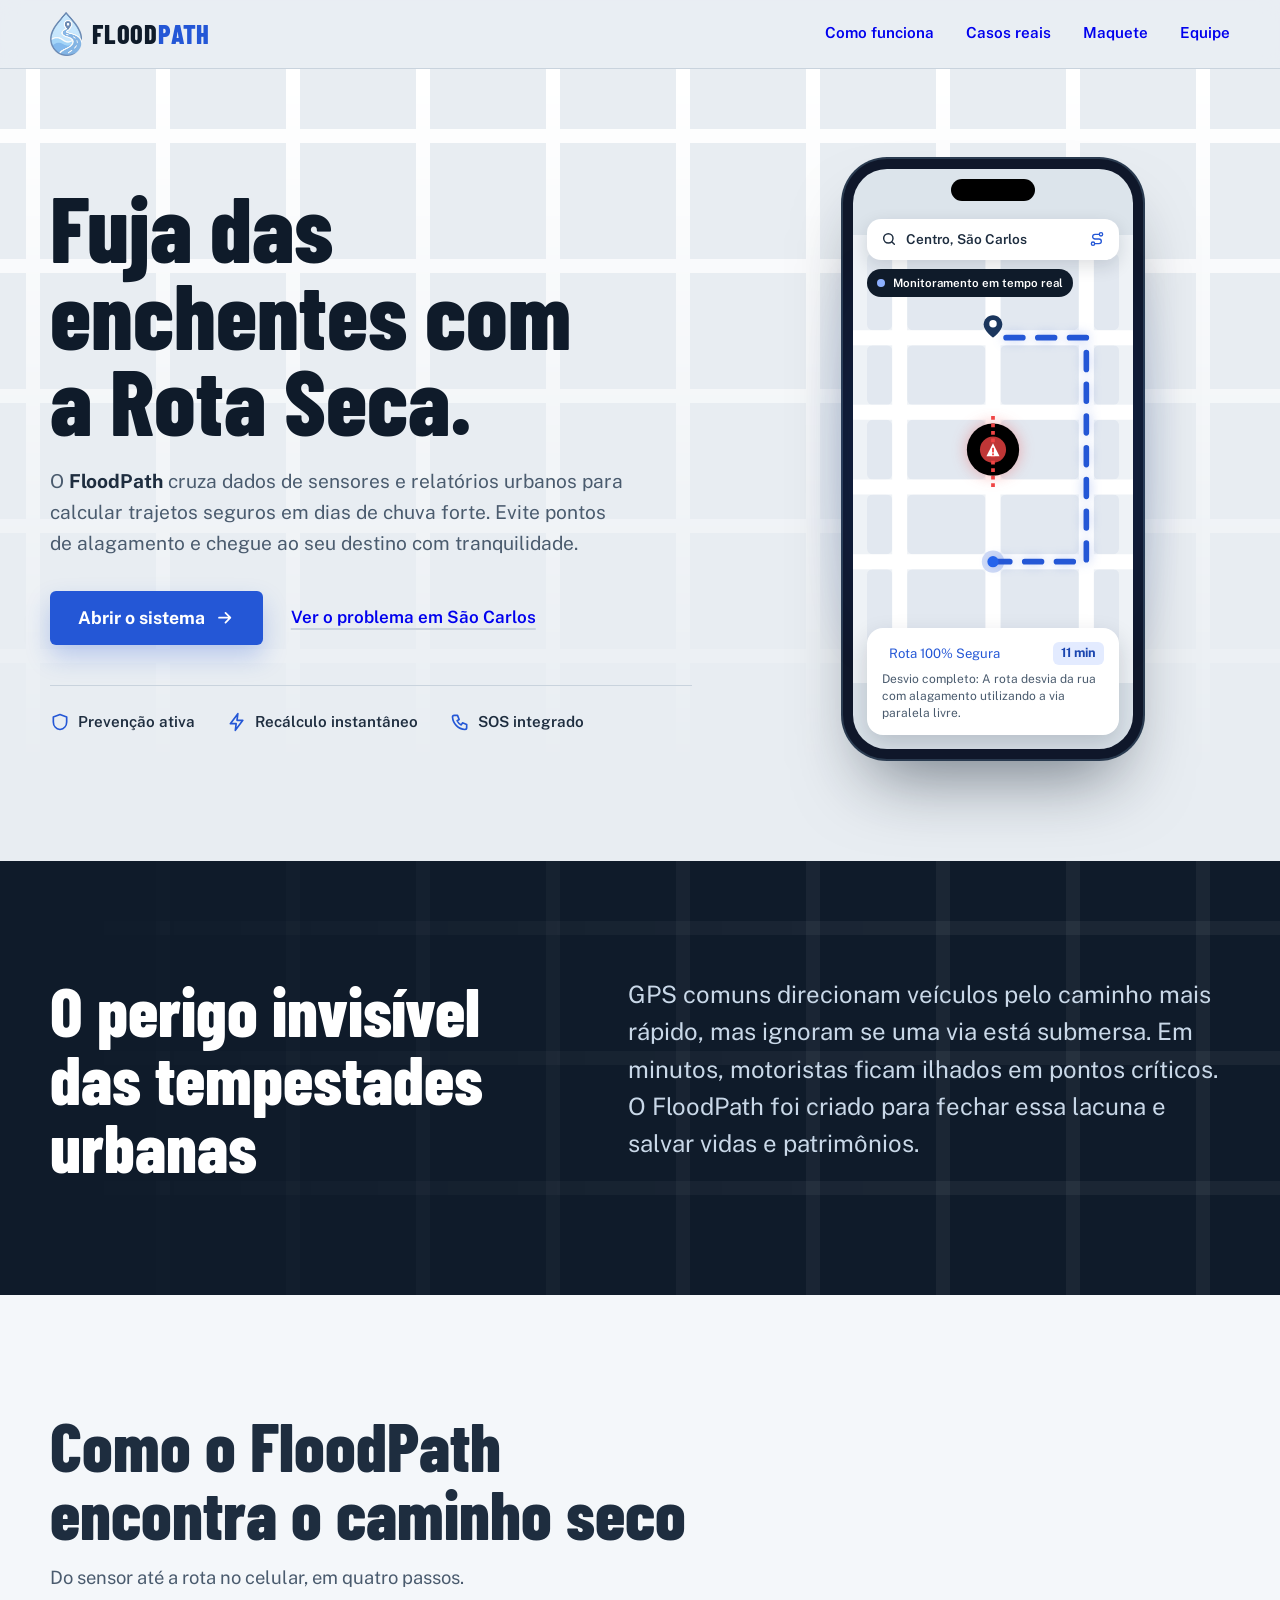
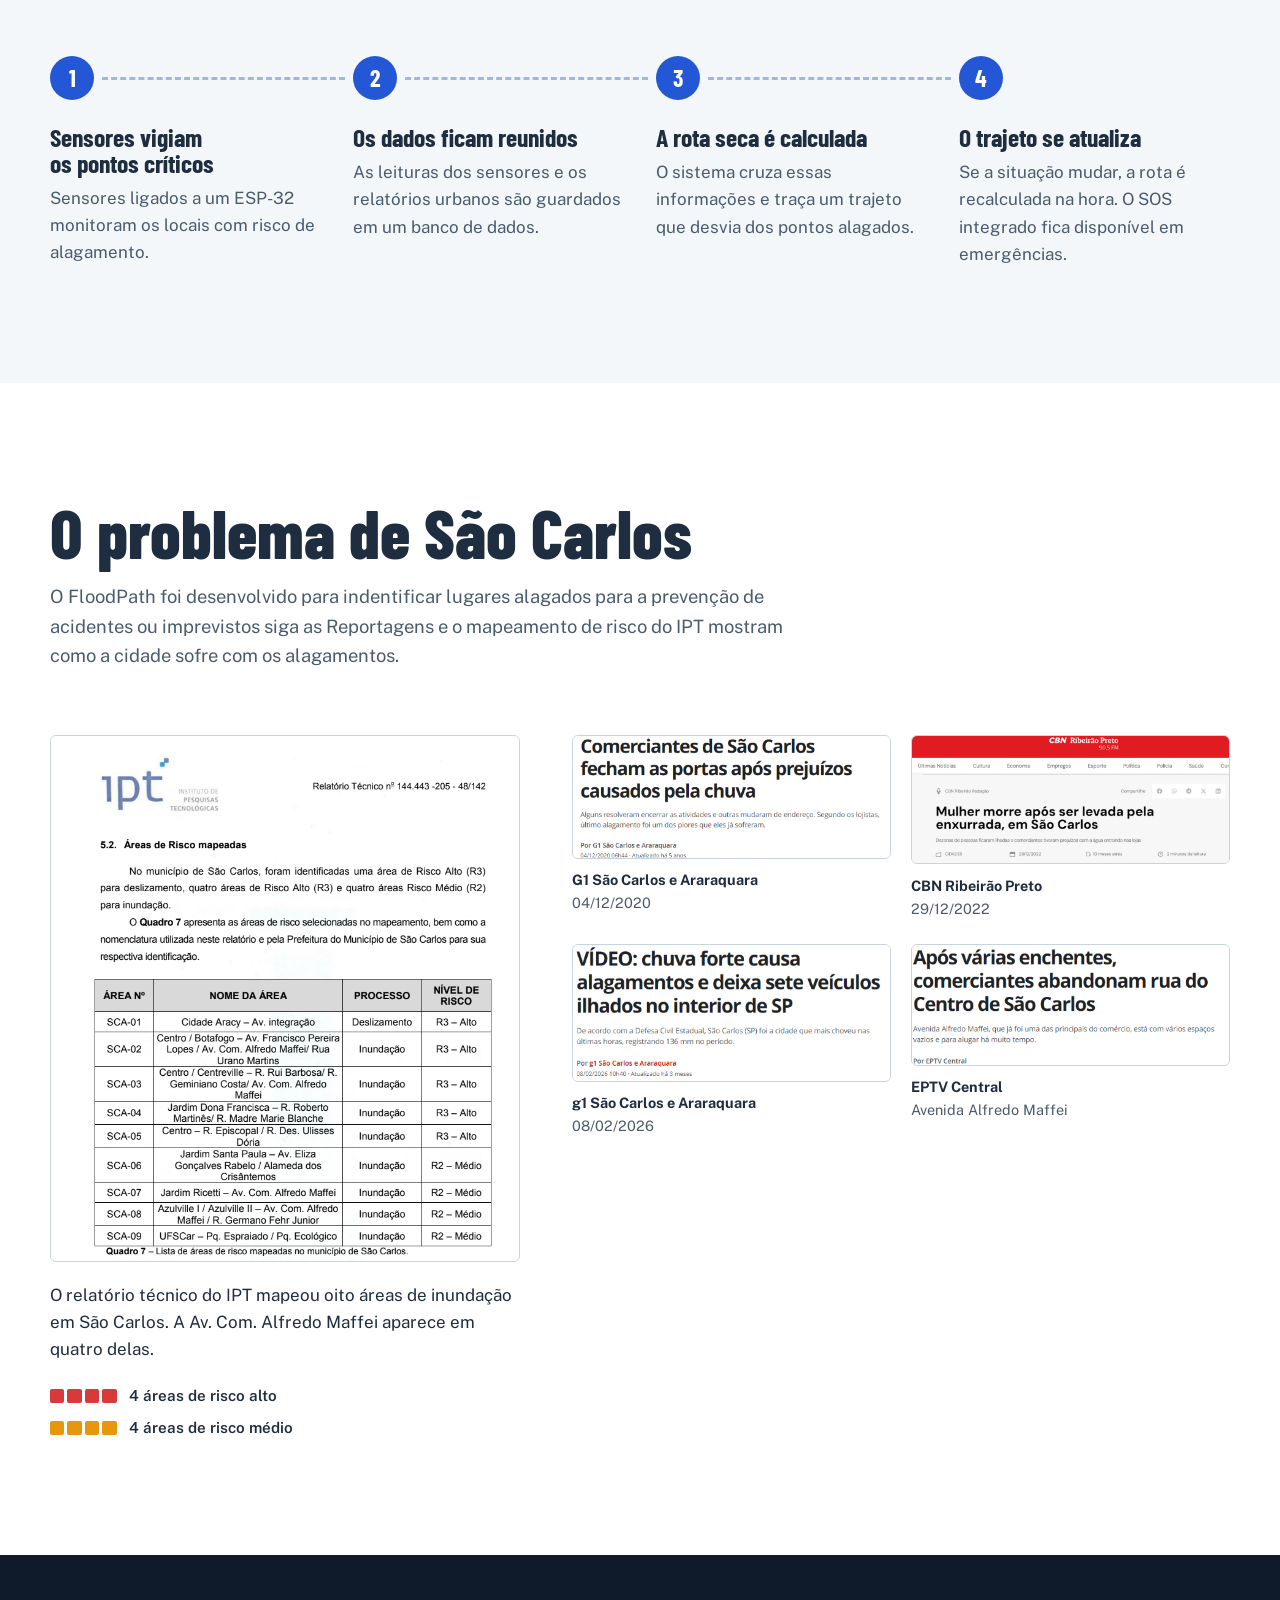
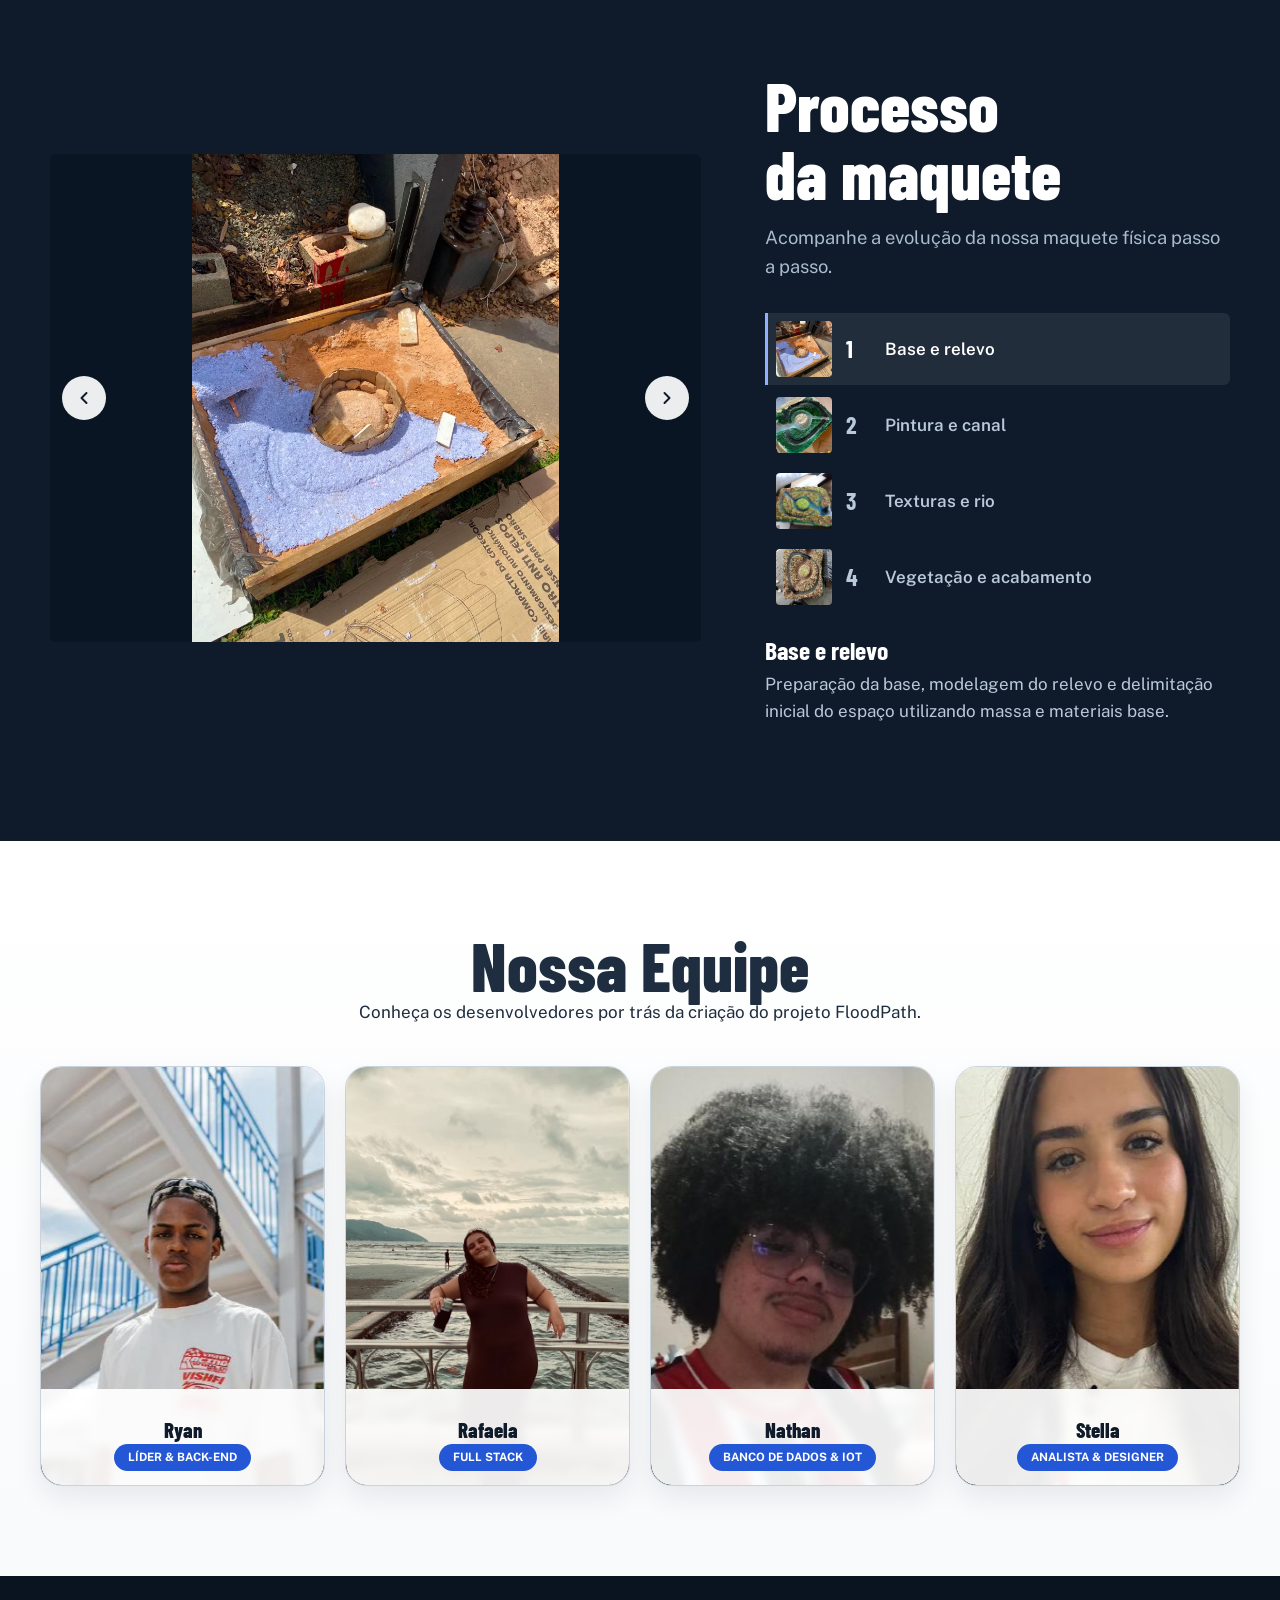
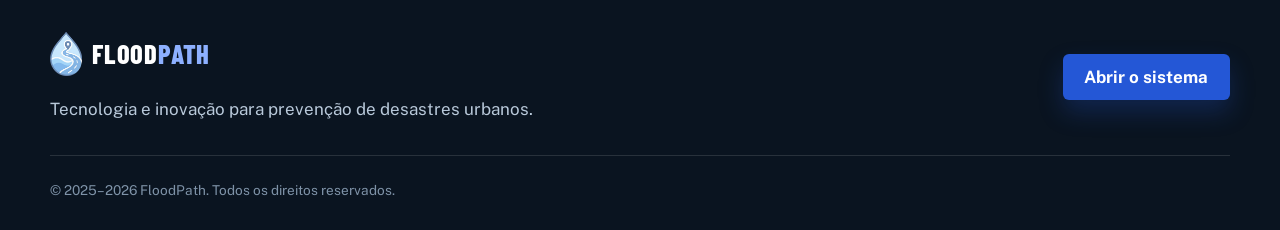
==== commit df95e425: "Add files via upload" ====
--- a/index.html
+++ b/index.html
@@ -205,7 +205,8 @@
             <div class="container">
                 <header class="secao-cabeca">
                     <h2>O problema de São Carlos</h2>
-                    <p>Reportagens e o mapeamento de risco do IPT mostram como a cidade sofre com os alagamentos.</p>
+                    <p>O FloodPath foi desenvolvido para indentificar lugares alagados para a prevenção de acidentes ou imprevistos 
+                        siga as Reportagens e o mapeamento de risco do IPT mostram como a cidade sofre com os alagamentos.</p>
                 </header>
                 <div class="casos-grade">
                     <figure class="relatorio">
--- a/styleslanding.css
+++ b/styleslanding.css
@@ -188,7 +188,9 @@
     font-weight: 700;
     line-height: 1.2;
     text-decoration: none;
-    transition: background-color .2s, transform .2s
+    transition: background-color .22s, transform .22s, box-shadow .22s, filter .22s;
+    position: relative;
+    overflow: hidden;
 }
 
 .btn svg {
@@ -198,11 +200,16 @@
 
 .btn-primario {
     background: var(--rota);
-    color: #fff
+    color: #fff;
+    box-shadow: 0 12px 24px rgba(36, 87, 214, .25);
+    animation: ctaPulse 3.2s ease-in-out infinite;
 }
 
 .btn-primario:hover {
-    background: var(--rota-esc)
+    background: var(--rota-esc);
+    box-shadow: 0 17px 30px rgba(36, 87, 214, .35);
+    filter: brightness(1.05);
+    transform: translateY(-2px);
 }
 
 .btn-primario:active {
@@ -306,14 +313,16 @@
 .hero h1 {
     font-size: clamp(3rem, 7.2vw, 6rem);
     line-height: .94;
-    color: var(--asfalto)
+    color: var(--asfalto);
+    animation: headlineReveal 0.9s cubic-bezier(.22,1,.36,1) both;
 }
 
 .hero-lead {
     max-width: 48ch;
     margin: 1.5rem 0 2rem;
     font-size: 1.2rem;
-    color: var(--suave)
+    color: var(--suave);
+    animation: fadeUp 1s ease-out 0.15s both;
 }
 
 .hero-lead strong {
@@ -324,7 +333,8 @@
     display: flex;
     flex-wrap: wrap;
     align-items: center;
-    gap: 1rem 1.75rem
+    gap: 1rem 1.75rem;
+    animation: fadeUp 1s ease-out 0.25s both;
 }
 
 .hero-fatos {
@@ -337,6 +347,18 @@
 }
 
 .hero-fatos li {
+    animation: fadeUp 0.8s ease-out both;
+}
+
+.hero-fatos li:nth-child(2) {
+    animation-delay: 0.1s;
+}
+
+.hero-fatos li:nth-child(3) {
+    animation-delay: 0.2s;
+}
+
+.hero-fatos li {
     display: flex;
     align-items: center;
     gap: .5rem;
@@ -354,7 +376,8 @@
 .hero-visual {
     display: flex;
     justify-content: center;
-    perspective: 1200px
+    perspective: 1200px;
+    animation: heroFloat 7s ease-in-out infinite alternate;
 }
 
 .phone-frame,
@@ -371,6 +394,19 @@
     will-change: transform
 }
 
+.phone-frame::after,
+.celular::after {
+    content: "";
+    position: absolute;
+    inset: -10px;
+    border-radius: 50px;
+    background: radial-gradient(circle, rgba(36, 87, 214, 0.28), transparent 72%);
+    filter: blur(18px);
+    z-index: -1;
+    opacity: .9;
+    animation: haloPulse 5s ease-in-out infinite alternate;
+}
+
 .dynamic-island,
 .celular-ilha {
     position: absolute;
@@ -391,7 +427,8 @@
     height: 100%;
     overflow: hidden;
     border-radius: 34px;
-    background: #DCE4EB
+    background: #DCE4EB;
+    animation: screenFloat 6s ease-in-out infinite alternate;
 }
 
 .mapa-svg,
@@ -522,6 +559,18 @@
     animation: usuario 1.8s ease-out infinite
 }
 
+.flood-hazard-zone {
+    animation: hazardPulse 2.8s ease-in-out infinite;
+    transform-origin: center;
+    filter: drop-shadow(0 0 8px rgba(239, 68, 68, 0.4));
+}
+
+.marker-user-pulse {
+    animation: markerPulse 1.8s ease-out infinite;
+    transform-origin: center;
+    fill: rgba(36, 87, 214, 0.22);
+}
+
 .route-line {
     fill: none;
     stroke: var(--rota);
@@ -531,7 +580,8 @@
     stroke-dasharray: 18 16;
     stroke-dashoffset: 0;
     opacity: 1;
-    animation: drawRoute 2.8s linear infinite;
+    filter: drop-shadow(0 0 6px rgba(36, 87, 214, 0.35));
+    animation: drawRoute 2.8s linear infinite, routeGlow 2.8s ease-in-out infinite;
 }
 
 @keyframes alagar {
@@ -557,6 +607,149 @@
     100% {
         transform: scale(2.4);
         opacity: 0
+    }
+}
+
+@keyframes heroFloat {
+    0% {
+        transform: translateY(-8px);
+    }
+
+    100% {
+        transform: translateY(10px);
+    }
+}
+
+@keyframes screenFloat {
+    0% {
+        transform: translateY(0px);
+    }
+
+    100% {
+        transform: translateY(-6px);
+    }
+}
+
+@keyframes haloPulse {
+    0% {
+        opacity: 0.45;
+        transform: scale(0.98);
+    }
+
+    100% {
+        opacity: 0.9;
+        transform: scale(1.04);
+    }
+}
+
+@keyframes hazardPulse {
+    0%,
+    100% {
+        transform: scale(0.98);
+        opacity: .75;
+    }
+
+    50% {
+        transform: scale(1.08);
+        opacity: 1;
+    }
+}
+
+@keyframes markerPulse {
+    0% {
+        transform: scale(0.9);
+        opacity: 0.6;
+    }
+
+    100% {
+        transform: scale(1.7);
+        opacity: 0;
+    }
+}
+
+@keyframes routeGlow {
+    0%,
+    100% {
+        opacity: .8;
+    }
+
+    50% {
+        opacity: 1;
+    }
+}
+
+@keyframes fadeUp {
+    0% {
+        opacity: 0;
+        transform: translateY(16px);
+    }
+
+    100% {
+        opacity: 1;
+        transform: translateY(0);
+    }
+}
+
+@keyframes headlineReveal {
+    0% {
+        opacity: 0;
+        transform: translateY(20px) scale(0.98);
+    }
+
+    100% {
+        opacity: 1;
+        transform: translateY(0) scale(1);
+    }
+}
+
+@keyframes cardReveal {
+    0% {
+        opacity: 0;
+        transform: translateY(24px);
+    }
+
+    100% {
+        opacity: 1;
+        transform: translateY(0);
+    }
+}
+
+@keyframes ctaPulse {
+    0%,
+    100% {
+        box-shadow: 0 12px 24px rgba(36, 87, 214, .25);
+    }
+
+    50% {
+        box-shadow: 0 14px 28px rgba(36, 87, 214, .38);
+    }
+}
+
+@keyframes overlayRise {
+    0% {
+        clip-path: inset(100% 0 0 0 round 22px);
+        opacity: 0.2;
+    }
+
+    100% {
+        clip-path: inset(0 0 0 0 round 22px);
+        opacity: 1;
+    }
+}
+
+@keyframes infoContentRise {
+    0% {
+        opacity: 0;
+        transform: translateY(34px) scale(0.98);
+    }
+
+    55% {
+        opacity: 1;
+    }
+
+    100% {
+        opacity: 1;
+        transform: translateY(0) scale(1);
     }
 }
 
@@ -911,15 +1104,15 @@
     background: linear-gradient(180deg, #ffffff 0%, #f8fafc 100%);
 }
 
+.section-container {
+    width: min(1200px, 100% - 2.5rem);
+    margin-inline: auto;
+}
+
 .team-section .section-title {
     max-width: 760px;
     margin: 0 auto 2.5rem;
     text-align: center;
-}
-
-.team-section .section-title p {
-    margin: 0.75rem auto 0;
-    max-width: 42rem;
 }
 
 .team-row {
@@ -938,12 +1131,29 @@
     background: #ffffff;
     box-shadow: 0 12px 28px rgba(15, 23, 42, 0.08);
     border: 1px solid var(--linha);
-    transition: transform 0.3s ease, box-shadow 0.3s ease;
+    transition: transform 0.45s cubic-bezier(.22, 1, .36, 1), box-shadow 0.45s ease;
+    isolation: isolate;
 }
 
 .team-card:hover {
-    transform: translateY(-6px);
-    box-shadow: 0 15px 30px rgba(27, 54, 93, 0.18);
+    transform: none;
+    box-shadow: 0 18px 34px rgba(27, 54, 93, 0.18);
+}
+
+.team-card {
+    animation: cardReveal 0.8s ease-out both;
+}
+
+.team-card:nth-child(2) {
+    animation-delay: 0.08s;
+}
+
+.team-card:nth-child(3) {
+    animation-delay: 0.16s;
+}
+
+.team-card:nth-child(4) {
+    animation-delay: 0.24s;
 }
 
 .team-photo {
@@ -952,6 +1162,7 @@
     position: absolute;
     top: 0;
     left: 0;
+    z-index: 1;
 }
 
 .team-photo img {
@@ -961,19 +1172,28 @@
     object-position: center;
     filter: none !important;
     opacity: 1 !important;
-    transition: transform 0.4s ease;
+    transition: transform 0.45s ease, filter 0.4s ease;
+    will-change: transform;
+}
+
+.team-card:hover .team-photo {
+    transform: none;
+    transition: transform 0.5s cubic-bezier(.22, 1, .36, 1);
 }
 
 .team-card:hover .team-photo img {
-    transform: scale(1.05);
+    transform: scale(1.06);
+    filter: saturate(1.25) contrast(1.08) brightness(0.8);
+}
+
+.team-card:hover .team-info {
+    box-shadow: inset 0 0 0 1px rgba(255,255,255,0.08);
 }
 
 .team-info {
     position: absolute;
-    bottom: 0;
-    left: 0;
-    right: 0;
-    padding: 16px;
+    inset: auto 0 0 0;
+    padding: 12px 14px 14px;
     background: rgba(255, 255, 255, 0.92);
     backdrop-filter: blur(4px);
     color: var(--asfalto);
@@ -982,17 +1202,25 @@
     justify-content: flex-end;
     align-items: center;
     text-align: center;
-    transition: all 0.3s ease;
-    min-height: 120px;
-    height: auto;
+    transition: all 0.45s cubic-bezier(.22, 1, .36, 1);
+    min-height: 96px;
+    height: 96px;
+    transform: translateY(0);
+    z-index: 2;
+    overflow: hidden;
 }
 
 .team-card:hover .team-info {
-    background: rgba(15, 23, 42, 0.92);
+    background: rgba(15, 23, 42, 0.96);
     color: #fff;
+    inset: 0;
+    height: 100%;
     min-height: 100%;
     justify-content: center;
-    padding: 20px;
+    padding: 28px 22px 30px;
+    transform: translateY(0);
+    box-shadow: 0 0 0 rgba(15, 23, 42, 0);
+    animation: overlayRise 0.5s cubic-bezier(.22, 1, .36, 1) both;
 }
 
 .team-card h3 {
@@ -1024,8 +1252,8 @@
     line-height: 1.45;
     opacity: 0;
     max-height: 0;
-    transform: translateY(10px);
-    transition: opacity 0.3s ease, transform 0.3s ease, max-height 0.3s ease;
+    transform: translateY(28px);
+    transition: opacity 0.46s ease, transform 0.46s ease, max-height 0.46s ease;
     margin: 0;
     overflow: hidden;
 }
@@ -1037,8 +1265,8 @@
     flex-wrap: wrap;
     opacity: 0;
     max-height: 0;
-    transform: translateY(10px);
-    transition: opacity 0.3s ease, transform 0.3s ease, max-height 0.3s ease;
+    transform: translateY(30px);
+    transition: opacity 0.46s ease, transform 0.46s ease, max-height 0.46s ease;
     overflow: hidden;
     margin-top: 0;
 }
@@ -1071,7 +1299,9 @@
     opacity: 1;
     max-height: 240px;
     transform: translateY(0);
-    margin-top: 10px;
+    margin-top: 12px;
+    transition-delay: 0.08s;
+    animation: infoContentRise 0.7s cubic-bezier(.17, .84, .44, 1) both;
 }
 
 /* Equipe */
@@ -1214,6 +1444,15 @@
     .equipe-grade {
         grid-template-columns: repeat(2, minmax(0, 1fr))
     }
+
+    .team-row {
+        grid-template-columns: repeat(2, minmax(0, 1fr));
+        gap: 1rem;
+    }
+
+    .team-card {
+        height: clamp(300px, 44vw, 420px);
+    }
 }
 
 @media (max-width:760px) {
@@ -1225,8 +1464,22 @@
 @media (max-width:520px) {
 
     .recortes,
-    .equipe-grade {
+    .equipe-grade,
+    .team-row {
         grid-template-columns: 1fr
+    }
+
+    .team-card {
+        height: clamp(280px, 76vw, 360px);
+    }
+
+    .team-photo img {
+        object-position: center top;
+    }
+
+    .team-info {
+        min-height: 88px;
+        height: 88px;
     }
 
     .membro img {
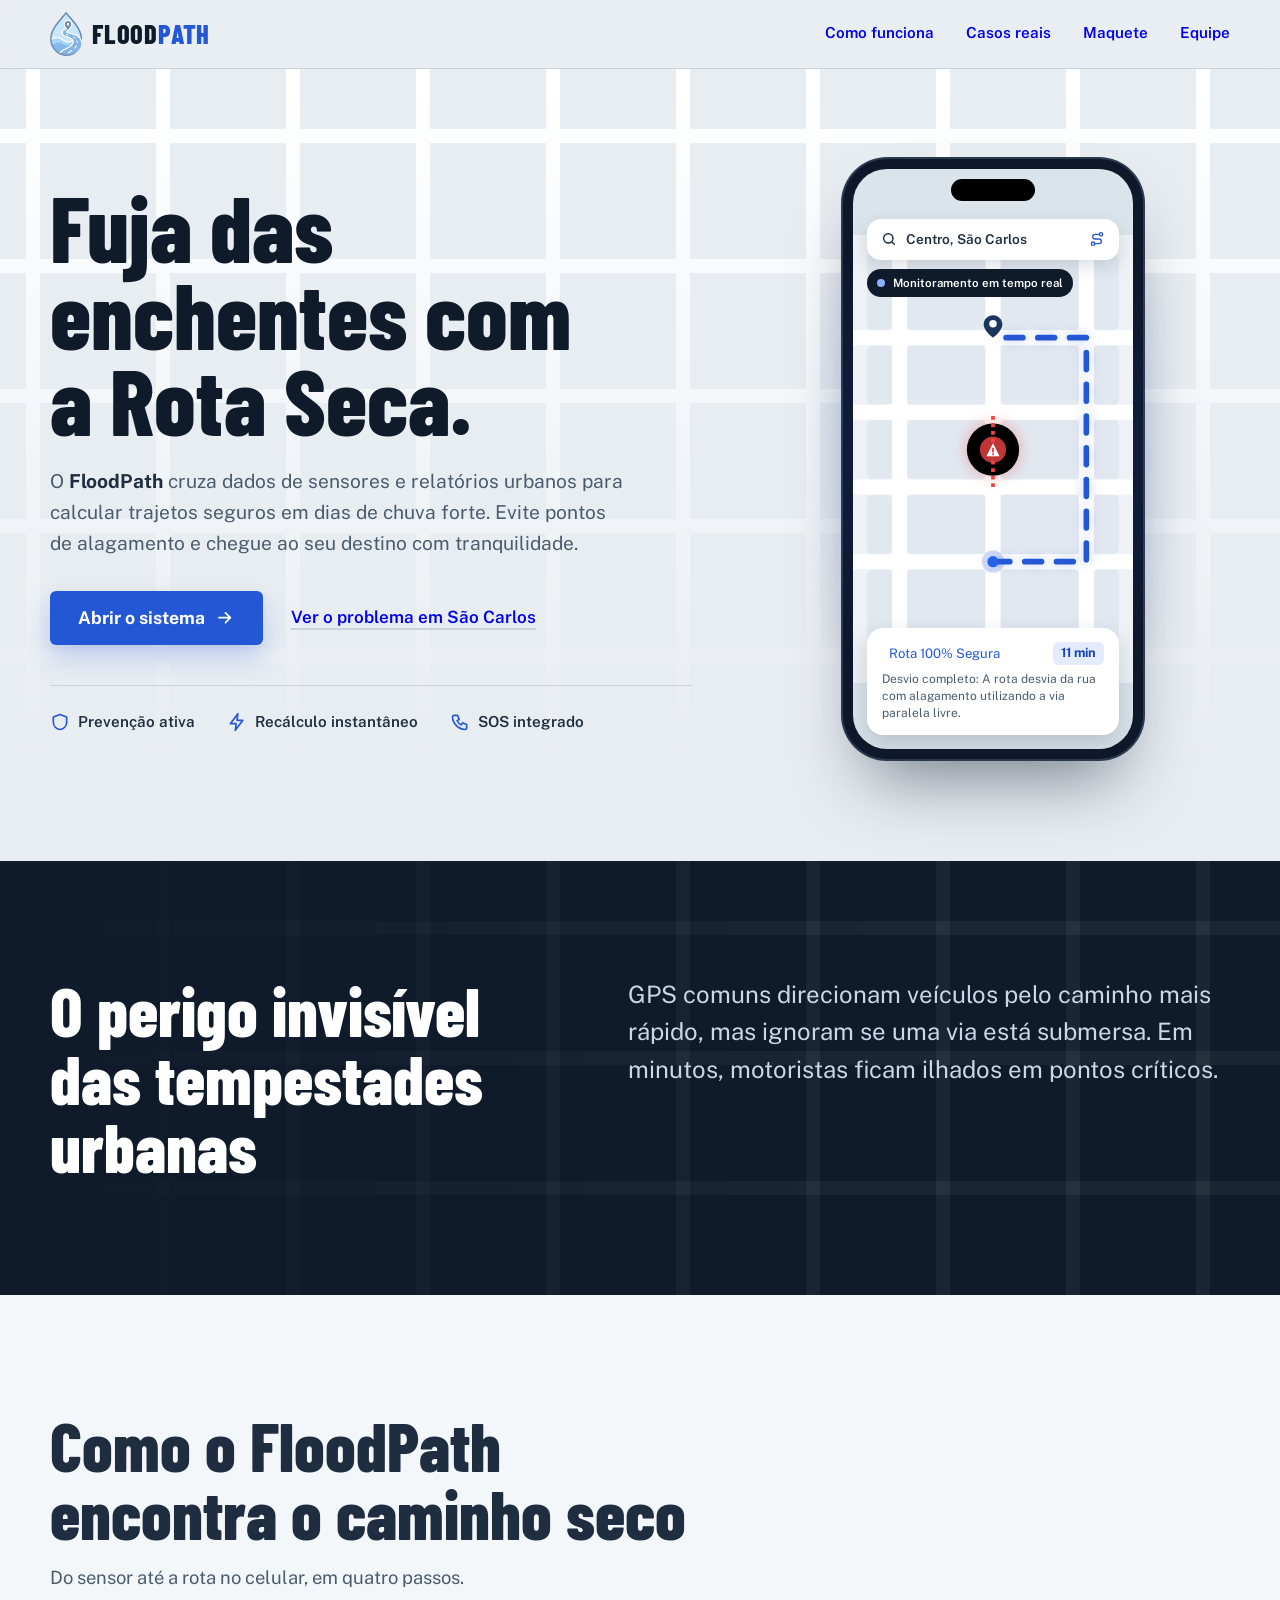
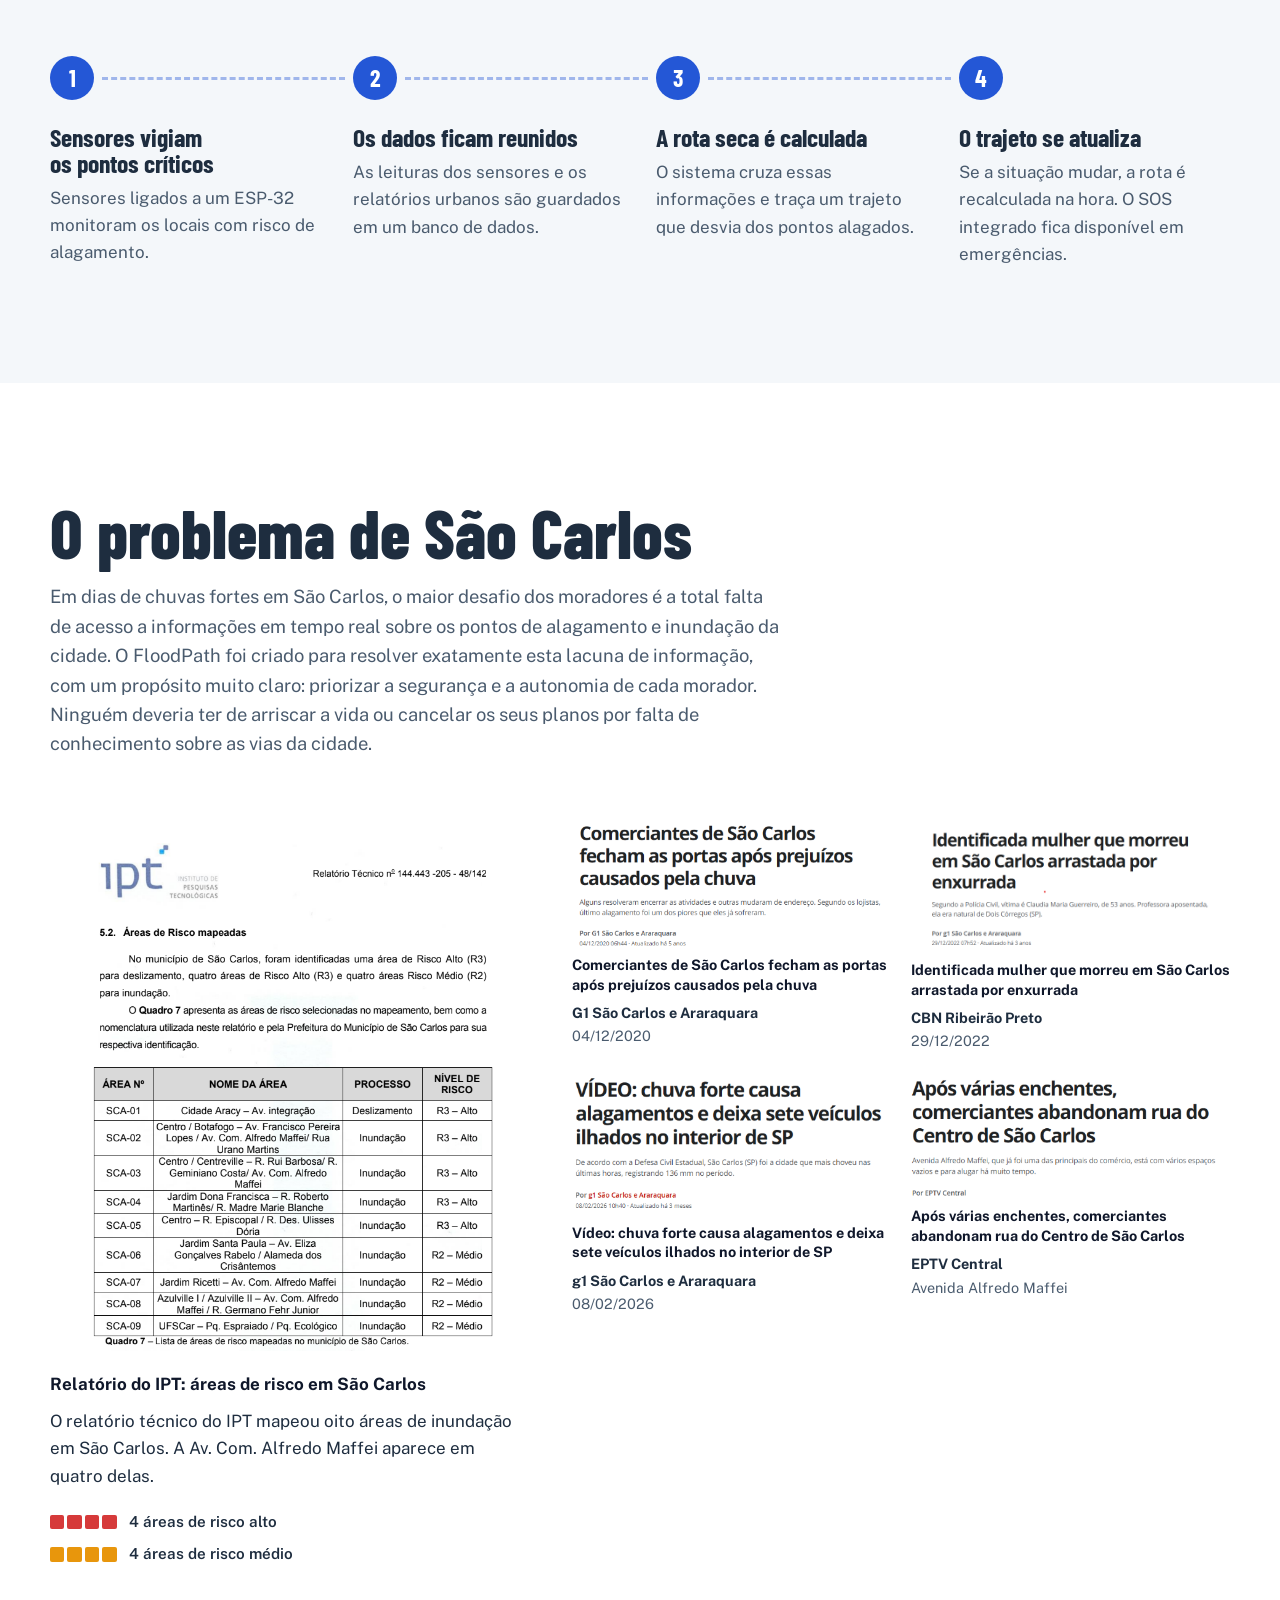
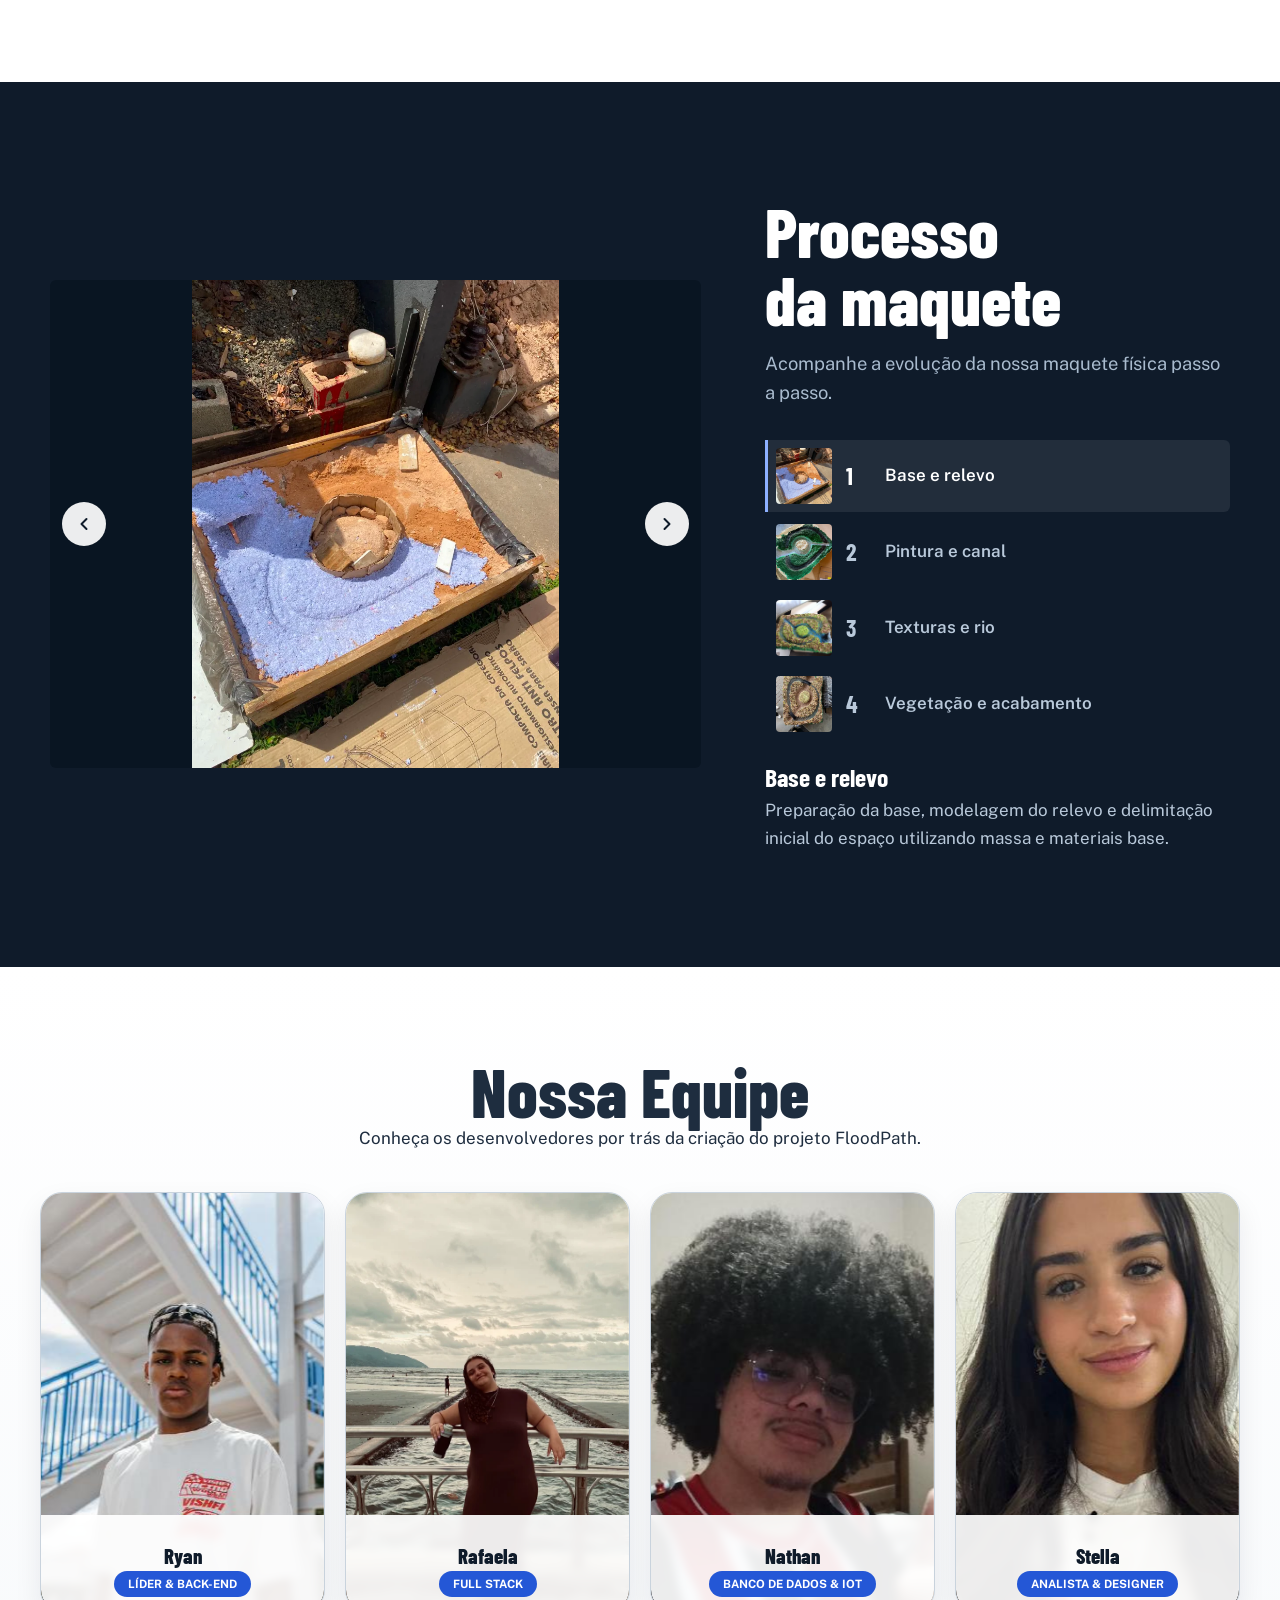
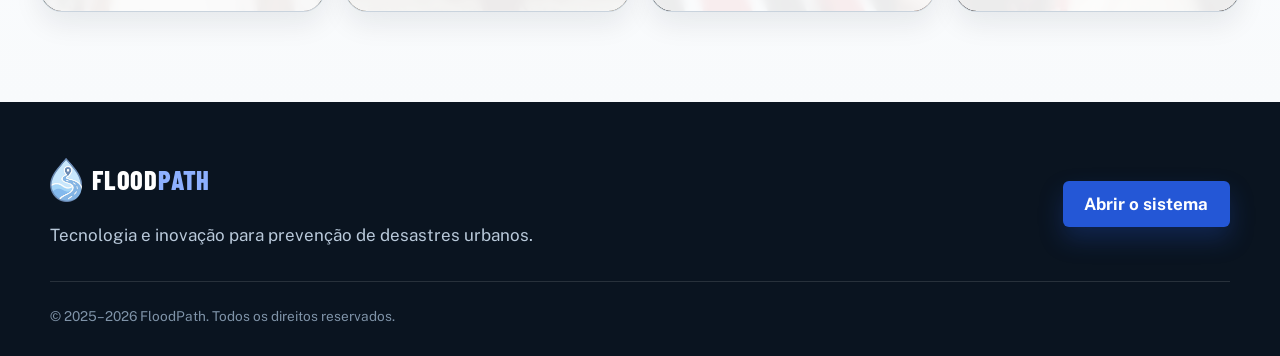
==== commit ba03dfff: "Add files via upload" ====
--- a/index.html
+++ b/index.html
@@ -168,8 +168,7 @@
             <div class="container problema-grade">
                 <h2>O perigo invisível das tempestades urbanas</h2>
                 <p class="problema-texto">GPS comuns direcionam veículos pelo caminho mais rápido, mas ignoram se uma
-                    via está submersa. Em minutos, motoristas ficam ilhados em pontos críticos. O FloodPath foi criado
-                    para fechar essa lacuna e salvar vidas e patrimônios.</p>
+                    via está submersa. Em minutos, motoristas ficam ilhados em pontos críticos.</p>
             </div>
         </section>
 
@@ -205,16 +204,22 @@
             <div class="container">
                 <header class="secao-cabeca">
                     <h2>O problema de São Carlos</h2>
-                    <p>O FloodPath foi desenvolvido para indentificar lugares alagados para a prevenção de acidentes ou imprevistos 
-                        siga as Reportagens e o mapeamento de risco do IPT mostram como a cidade sofre com os alagamentos.</p>
+                    <p>Em dias de chuvas fortes em São Carlos, o maior desafio dos moradores é a total falta de acesso a 
+informações em tempo real sobre os pontos de alagamento e inundação da cidade. O FloodPath foi criado para resolver exatamente esta lacuna de informação, com um propósito 
+muito claro: priorizar a segurança e a autonomia de cada morador. Ninguém deveria ter de arriscar a 
+vida ou cancelar os seus planos por falta de conhecimento sobre as vias da cidade.</p>
                 </header>
                 <div class="casos-grade">
                     <figure class="relatorio">
-                        <button class="ampliar" type="button" aria-label="Ampliar o relatório do IPT"><img
-                                src="1ptareas.png"
+                        <a href="https://drive.google.com/file/d/1vR1L2_l8O7wPz2BOEyt5utUdbxp9kjbE/view?usp=sharing" target="_blank" rel="noopener noreferrer" aria-label="Abrir relatório técnico do IPT sobre áreas de inundação em São Carlos">
+                            <img src="1ptareas.png"
                                 alt="Quadro 7 do relatório técnico do IPT, com a lista de áreas de risco mapeadas em São Carlos"
-                                loading="lazy"></button>
+                                loading="lazy">
+                        </a>
                         <figcaption>
+                            <a href="https://drive.google.com/file/d/1vR1L2_l8O7wPz2BOEyt5utUdbxp9kjbE/view?usp=sharing" target="_blank" rel="noopener noreferrer" class="titulo-link">
+                                Relatório do IPT: áreas de risco em São Carlos
+                            </a>
                             <p>O relatório técnico do IPT mapeou oito áreas de inundação em São Carlos. A Av. Com.
                                 Alfredo Maffei aparece em quatro delas.</p>
                             <ul class="legenda-risco">
@@ -227,35 +232,55 @@
                     </figure>
                     <ul class="recortes">
                         <li>
-                            <figure><button class="ampliar" type="button" aria-label="Ampliar a reportagem"><img
-                                        src="casosreais2.png"
-                                        alt="Manchete: Comerciantes de São Carlos fecham as portas após prejuízos causados pela chuva"
-                                        loading="lazy"></button>
-                                <figcaption><span class="fonte">G1 São Carlos e Araraquara</span>04/12/2020</figcaption>
+                            <figure>
+                                <a href="https://g1.globo.com/sp/sao-carlos-regiao/noticia/2020/12/04/comerciantes-de-sao-carlos-fecham-as-portas-apos-prejuizos-causados-pela-chuva.ghtml" target="_blank" rel="noopener noreferrer" aria-label="Abrir notícia sobre comerciantes de São Carlos">
+                                    <img src="casosreais2.png" alt="Manchete: Comerciantes de São Carlos fecham as portas após prejuízos causados pela chuva" loading="lazy">
+                                </a>
+                                <figcaption>
+                                    <a href="https://g1.globo.com/sp/sao-carlos-regiao/noticia/2020/12/04/comerciantes-de-sao-carlos-fecham-as-portas-apos-prejuizos-causados-pela-chuva.ghtml" target="_blank" rel="noopener noreferrer" class="titulo-link">
+                                        Comerciantes de São Carlos fecham as portas após prejuízos causados pela chuva
+                                    </a>
+                                    <span class="fonte">G1 São Carlos e Araraquara</span> 04/12/2020
+                                </figcaption>
                             </figure>
                         </li>
                         <li>
-                            <figure><button class="ampliar" type="button" aria-label="Ampliar a reportagem"><img
-                                        src="casosreais3.png"
-                                        alt="Manchete: Mulher morre após ser levada pela enxurrada, em São Carlos"
-                                        loading="lazy"></button>
-                                <figcaption><span class="fonte">CBN Ribeirão Preto</span>29/12/2022</figcaption>
+                            <figure>
+                                <a href="https://g1.globo.com/sp/sao-carlos-regiao/noticia/2022/12/29/identificada-mulher-que-morreu-em-sao-carlos-arrastada-por-enxurrada.ghtml" target="_blank" rel="noopener noreferrer" aria-label="Abrir notícia sobre mulher morta em São Carlos">
+                                    <img src="casosreais3.png" alt="Manchete: Mulher morre após ser levada pela enxurrada, em São Carlos" loading="lazy">
+                                </a>
+                                <figcaption>
+                                    <a href="https://g1.globo.com/sp/sao-carlos-regiao/noticia/2022/12/29/identificada-mulher-que-morreu-em-sao-carlos-arrastada-por-enxurrada.ghtml" target="_blank" rel="noopener noreferrer" class="titulo-link">
+                                        Identificada mulher que morreu em São Carlos arrastada por enxurrada
+                                    </a>
+                                    <span class="fonte">CBN Ribeirão Preto</span> 29/12/2022
+                                </figcaption>
                             </figure>
                         </li>
                         <li>
-                            <figure><button class="ampliar" type="button" aria-label="Ampliar a reportagem"><img
-                                        src="casosreais4.png"
-                                        alt="Manchete: chuva forte causa alagamentos e deixa sete veículos ilhados no interior de SP"
-                                        loading="lazy"></button>
-                                <figcaption><span class="fonte">g1 São Carlos e Araraquara</span>08/02/2026</figcaption>
+                            <figure>
+                                <a href="https://g1.globo.com/sp/sao-carlos-regiao/noticia/2026/02/08/chuva-intensa-causa-alagamentos-e-deixa-sete-veiculos-ilhados-no-interior-de-sp.ghtml" target="_blank" rel="noopener noreferrer" aria-label="Abrir notícia sobre alagamentos em São Carlos">
+                                    <img src="casosreais4.png" alt="Manchete: chuva forte causa alagamentos e deixa sete veículos ilhados no interior de SP" loading="lazy">
+                                </a>
+                                <figcaption>
+                                    <a href="https://g1.globo.com/sp/sao-carlos-regiao/noticia/2026/02/08/chuva-intensa-causa-alagamentos-e-deixa-sete-veiculos-ilhados-no-interior-de-sp.ghtml" target="_blank" rel="noopener noreferrer" class="titulo-link">
+                                        Vídeo: chuva forte causa alagamentos e deixa sete veículos ilhados no interior de SP
+                                    </a>
+                                    <span class="fonte">g1 São Carlos e Araraquara</span> 08/02/2026
+                                </figcaption>
                             </figure>
                         </li>
                         <li>
-                            <figure><button class="ampliar" type="button" aria-label="Ampliar a reportagem"><img
-                                        src="casosreais1.png"
-                                        alt="Manchete: Após várias enchentes, comerciantes abandonam rua do Centro de São Carlos"
-                                        loading="lazy"></button>
-                                <figcaption><span class="fonte">EPTV Central</span>Avenida Alfredo Maffei</figcaption>
+                            <figure>
+                                <a href="https://g1.globo.com/sp/sao-carlos-regiao/noticia/2023/12/12/apos-varias-enchentes-comerciantes-abandonam-rua-do-centro-de-sao-carlos.ghtml" target="_blank" rel="noopener noreferrer" aria-label="Abrir notícia sobre comerciantes abandonando a rua do Centro de São Carlos">
+                                    <img src="casosreais1.png" alt="Manchete: Após várias enchentes, comerciantes abandonam rua do Centro de São Carlos" loading="lazy">
+                                </a>
+                                <figcaption>
+                                    <a href="https://g1.globo.com/sp/sao-carlos-regiao/noticia/2023/12/12/apos-varias-enchentes-comerciantes-abandonam-rua-do-centro-de-sao-carlos.ghtml" target="_blank" rel="noopener noreferrer" class="titulo-link">
+                                        Após várias enchentes, comerciantes abandonam rua do Centro de São Carlos
+                                    </a>
+                                    <span class="fonte">EPTV Central</span> Avenida Alfredo Maffei
+                                </figcaption>
                             </figure>
                         </li>
                     </ul>
--- a/styleslanding.css
+++ b/styleslanding.css
@@ -1507,4 +1507,29 @@
     .rota-linha {
         stroke-dashoffset: 0
     }
+}
+
+.titulo-link {
+    display: inline-block;
+    margin-bottom: 0.6rem;
+    font-weight: 700;
+    line-height: 1.35;
+    color: #0f172a;
+    text-decoration: none;
+    transition: color 0.2s ease, text-decoration-color 0.2s ease;
+}
+
+.titulo-link:hover,
+.titulo-link:focus-visible {
+    color: #0f5d9d;
+    text-decoration: underline;
+}
+
+.relatorio .titulo-link {
+    margin-bottom: 0.8rem;
+}
+
+.recortes figcaption .titulo-link {
+    display: block;
+    margin-bottom: 0.45rem;
 }
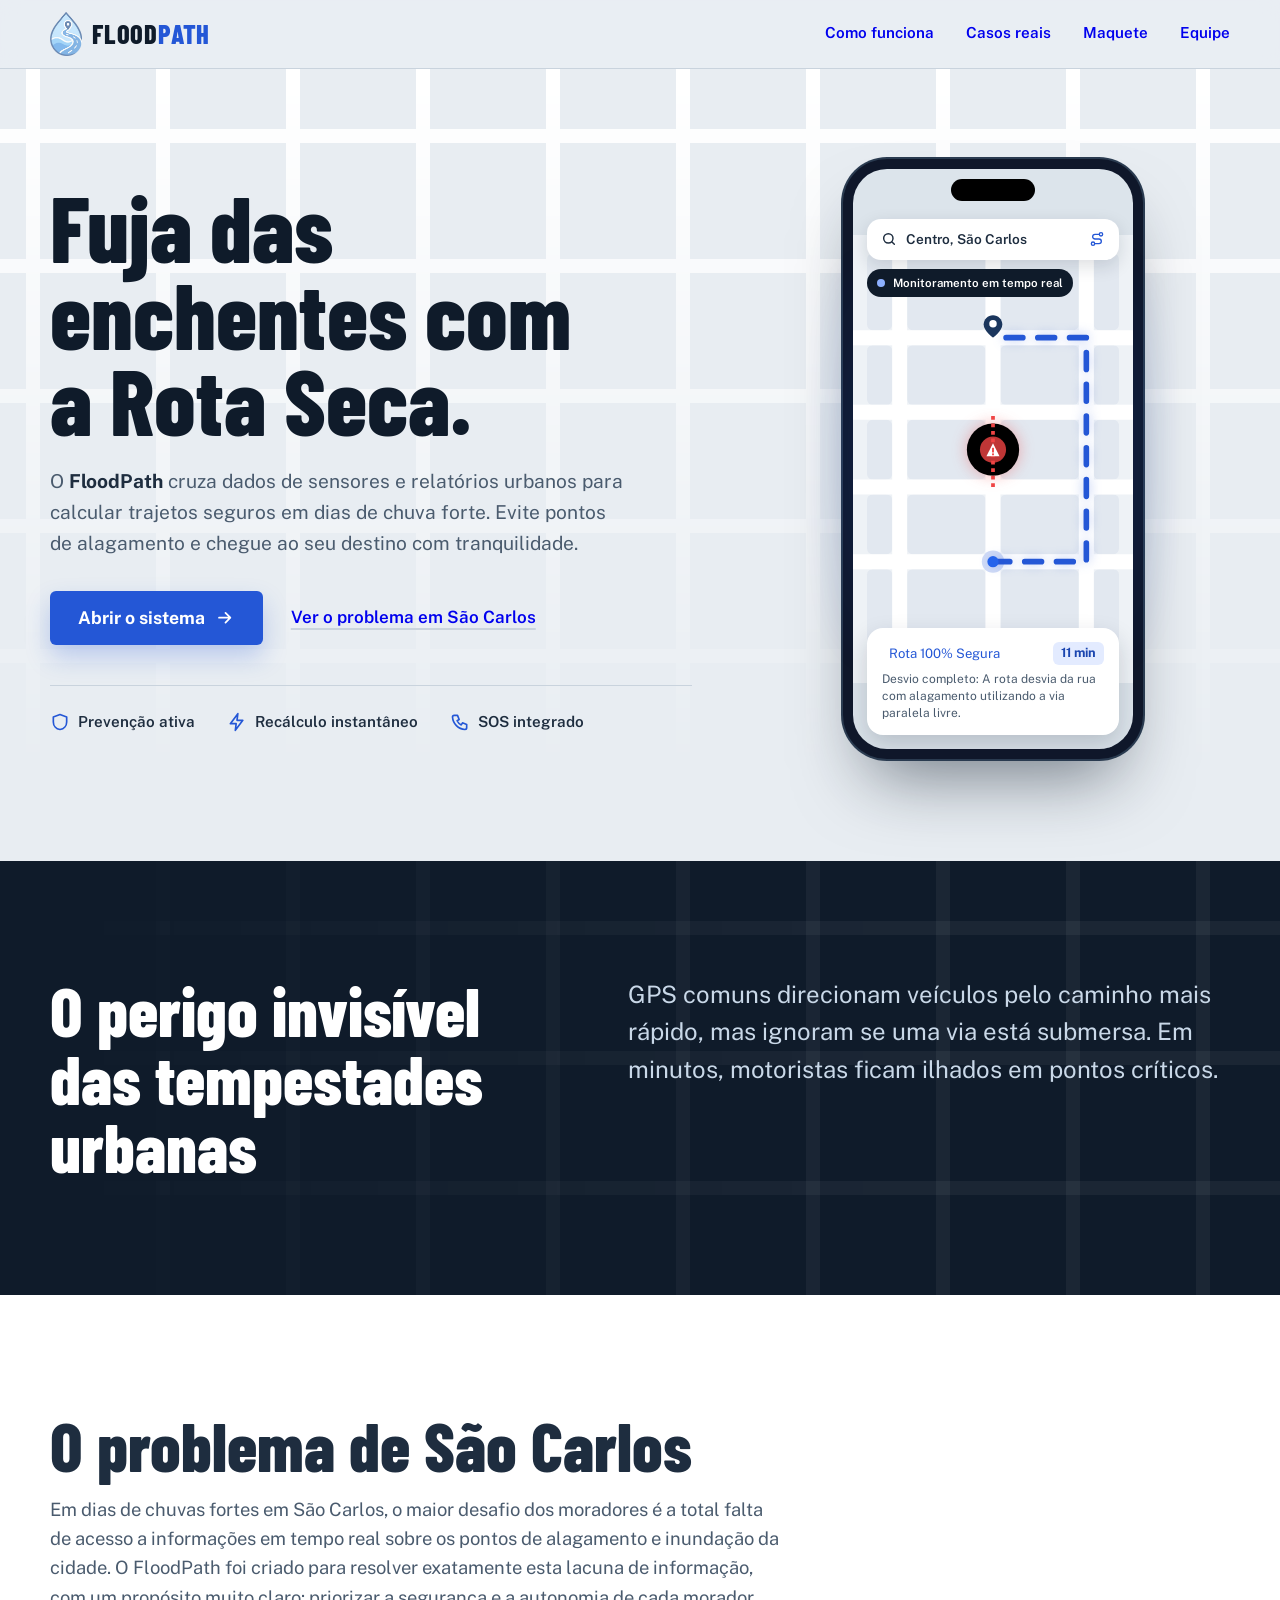
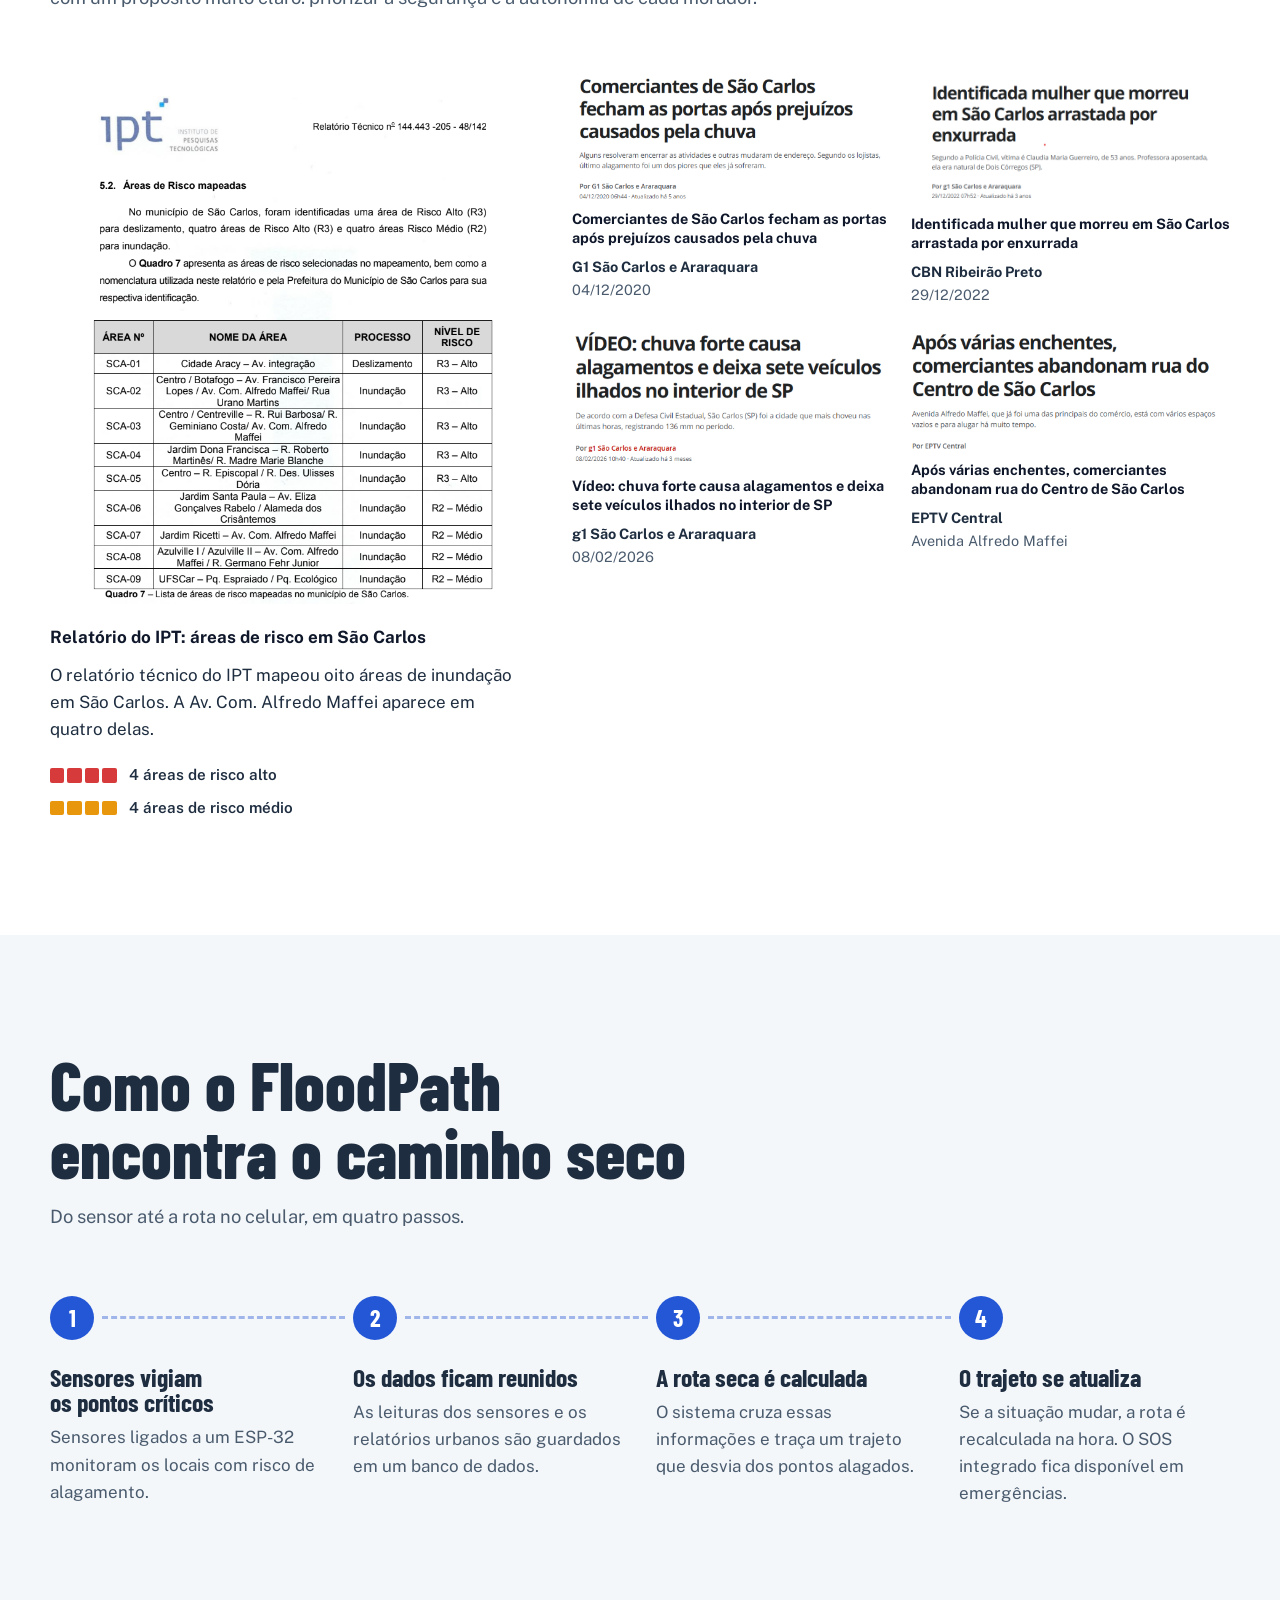
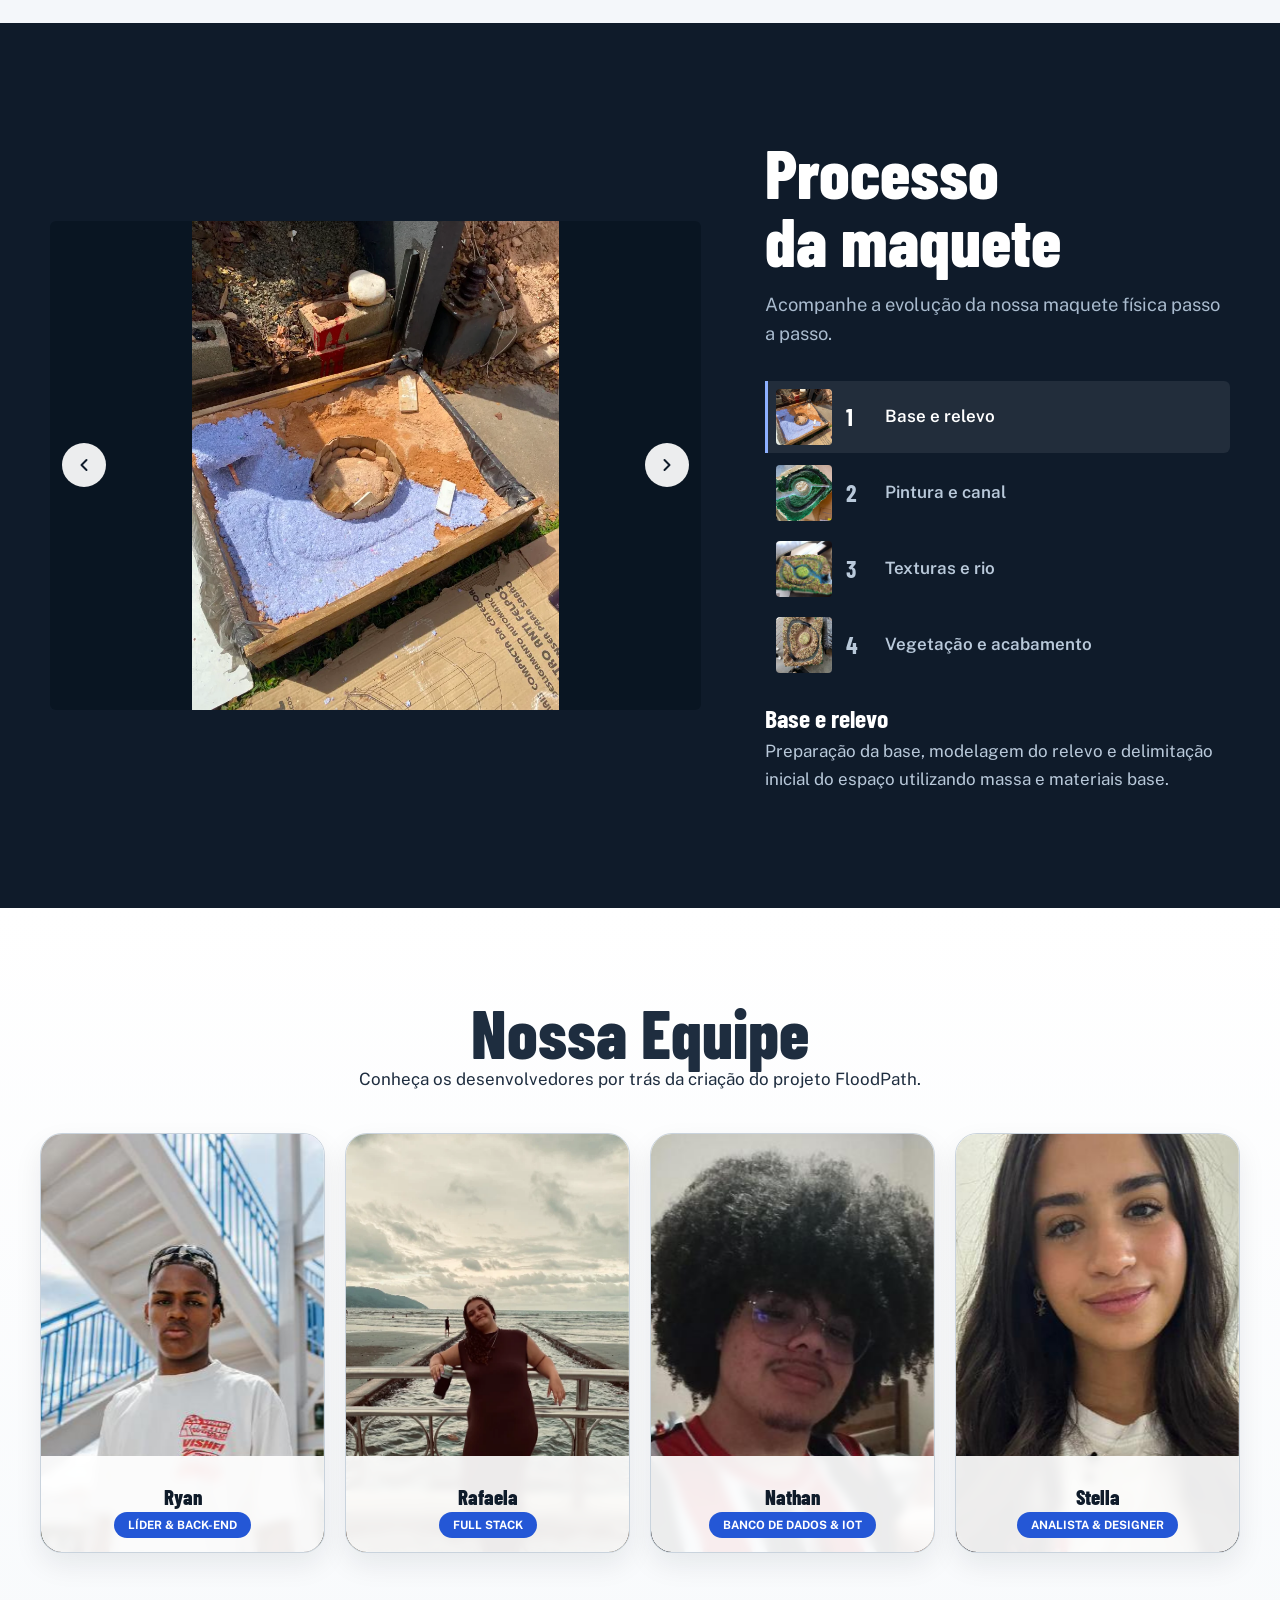
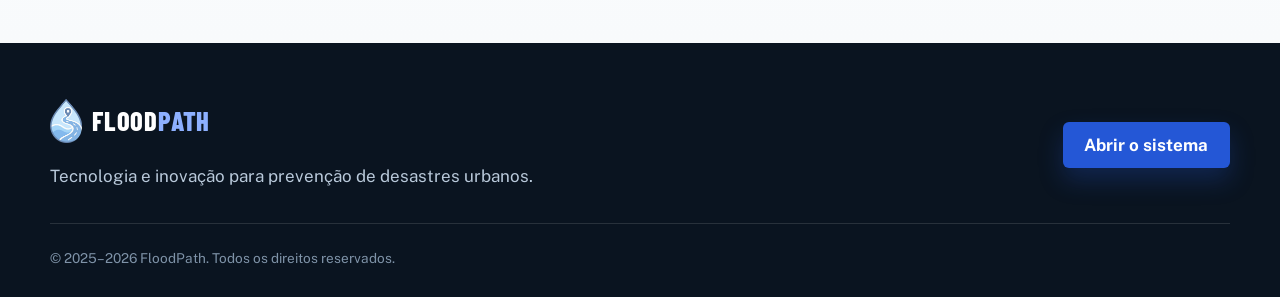
==== commit 1de7d097: "Add files via upload" ====
--- a/index.html
+++ b/index.html
@@ -131,7 +131,8 @@
 
                                 <circle cx="150" cy="230" r="28" class="flood-hazard-zone" />
                                 <circle cx="150" cy="230" r="14" fill="#ef4444" opacity="0.8" />
-                                <path d="M 150,270 L 150,190" stroke="#ef4444" stroke-width="4" stroke-dasharray="4,4" fill="none" />
+                                <path d="M 150,270 L 150,190" stroke="#ef4444" stroke-width="4" stroke-dasharray="4,4"
+                                    fill="none" />
 
                                 <g transform="translate(143, 223)">
                                     <path d="M 7,0 L 14,14 L 0,14 Z" fill="#ffffff" />
@@ -144,7 +145,9 @@
                                 <circle cx="150" cy="350" r="6" fill="#2563eb" />
 
                                 <g transform="translate(140, 86)">
-                                    <path d="M 10,0 C 4.5,0 0,4.5 0,10 C 0,17 10,24 10,24 C 10,24 20,17 20,10 C 20,4.5 15.5,0 10,0 Z" fill="#1b365d" />
+                                    <path
+                                        d="M 10,0 C 4.5,0 0,4.5 0,10 C 0,17 10,24 10,24 C 10,24 20,17 20,10 C 20,4.5 15.5,0 10,0 Z"
+                                        fill="#1b365d" />
                                     <circle cx="10" cy="9" r="4" fill="#ffffff" />
                                 </g>
                             </svg>
@@ -153,10 +156,12 @@
 
                             <div class="app-bottom-card">
                                 <div class="card-status-header">
-                                    <span class="tag-secunda"><i class="fa-solid fa-shield-check"></i> Rota 100% Segura</span>
+                                    <span class="tag-secunda"><i class="fa-solid fa-shield-check"></i> Rota 100%
+                                        Segura</span>
                                     <span class="time-tag">11 min</span>
                                 </div>
-                                <p>Desvio completo: A rota desvia da rua com alagamento utilizando a via paralela livre.</p>
+                                <p>Desvio completo: A rota desvia da rua com alagamento utilizando a via paralela livre.
+                                </p>
                             </div>
                         </div>
                     </div>
@@ -169,6 +174,118 @@
                 <h2>O perigo invisível das tempestades urbanas</h2>
                 <p class="problema-texto">GPS comuns direcionam veículos pelo caminho mais rápido, mas ignoram se uma
                     via está submersa. Em minutos, motoristas ficam ilhados em pontos críticos.</p>
+            </div>
+        </section>
+
+        <section class="secao papel" id="problema-sao-carlos">
+            <div class="container">
+                <header class="secao-cabeca">
+                    <h2>O problema de São Carlos</h2>
+                    <p>Em dias de chuvas fortes em São Carlos, o maior desafio dos moradores é a total falta de acesso a
+                        informações em tempo real sobre os pontos de alagamento e inundação da cidade. O FloodPath foi
+                        criado para resolver exatamente esta lacuna de informação, com um propósito
+                        muito claro: priorizar a segurança e a autonomia de cada morador.</p>
+                </header>
+                <div class="casos-grade">
+                    <figure class="relatorio">
+                        <a href="https://drive.google.com/file/d/1vR1L2_l8O7wPz2BOEyt5utUdbxp9kjbE/view?usp=sharing"
+                            target="_blank" rel="noopener noreferrer"
+                            aria-label="Abrir relatório técnico do IPT sobre áreas de inundação em São Carlos">
+                            <img src="1ptareas.png"
+                                alt="Quadro 7 do relatório técnico do IPT, com a lista de áreas de risco mapeadas em São Carlos"
+                                loading="lazy">
+                        </a>
+                        <figcaption>
+                            <a href="https://drive.google.com/file/d/1vR1L2_l8O7wPz2BOEyt5utUdbxp9kjbE/view?usp=sharing"
+                                target="_blank" rel="noopener noreferrer" class="titulo-link">
+                                Relatório do IPT: áreas de risco em São Carlos
+                            </a>
+                            <p>O relatório técnico do IPT mapeou oito áreas de inundação em São Carlos. A Av. Com.
+                                Alfredo Maffei aparece em quatro delas.</p>
+                            <ul class="legenda-risco">
+                                <li><span class="pips" aria-hidden="true"><i></i><i></i><i></i><i></i></span>4 áreas de
+                                    risco alto</li>
+                                <li><span class="pips medio" aria-hidden="true"><i></i><i></i><i></i><i></i></span>4
+                                    áreas de risco médio</li>
+                            </ul>
+                        </figcaption>
+                    </figure>
+                    <ul class="recortes">
+                        <li>
+                            <figure>
+                                <a href="https://g1.globo.com/sp/sao-carlos-regiao/noticia/2020/12/04/comerciantes-de-sao-carlos-fecham-as-portas-apos-prejuizos-causados-pela-chuva.ghtml"
+                                    target="_blank" rel="noopener noreferrer"
+                                    aria-label="Abrir notícia sobre comerciantes de São Carlos">
+                                    <img src="casosreais2.png"
+                                        alt="Manchete: Comerciantes de São Carlos fecham as portas após prejuízos causados pela chuva"
+                                        loading="lazy">
+                                </a>
+                                <figcaption>
+                                    <a href="https://g1.globo.com/sp/sao-carlos-regiao/noticia/2020/12/04/comerciantes-de-sao-carlos-fecham-as-portas-apos-prejuizos-causados-pela-chuva.ghtml"
+                                        target="_blank" rel="noopener noreferrer" class="titulo-link">
+                                        Comerciantes de São Carlos fecham as portas após prejuízos causados pela chuva
+                                    </a>
+                                    <span class="fonte">G1 São Carlos e Araraquara</span> 04/12/2020
+                                </figcaption>
+                            </figure>
+                        </li>
+                        <li>
+                            <figure>
+                                <a href="https://g1.globo.com/sp/sao-carlos-regiao/noticia/2022/12/29/identificada-mulher-que-morreu-em-sao-carlos-arrastada-por-enxurrada.ghtml"
+                                    target="_blank" rel="noopener noreferrer"
+                                    aria-label="Abrir notícia sobre mulher morta em São Carlos">
+                                    <img src="casosreais3.png"
+                                        alt="Manchete: Mulher morre após ser levada pela enxurrada, em São Carlos"
+                                        loading="lazy">
+                                </a>
+                                <figcaption>
+                                    <a href="https://g1.globo.com/sp/sao-carlos-regiao/noticia/2022/12/29/identificada-mulher-que-morreu-em-sao-carlos-arrastada-por-enxurrada.ghtml"
+                                        target="_blank" rel="noopener noreferrer" class="titulo-link">
+                                        Identificada mulher que morreu em São Carlos arrastada por enxurrada
+                                    </a>
+                                    <span class="fonte">CBN Ribeirão Preto</span> 29/12/2022
+                                </figcaption>
+                            </figure>
+                        </li>
+                        <li>
+                            <figure>
+                                <a href="https://g1.globo.com/sp/sao-carlos-regiao/noticia/2026/02/08/chuva-intensa-causa-alagamentos-e-deixa-sete-veiculos-ilhados-no-interior-de-sp.ghtml"
+                                    target="_blank" rel="noopener noreferrer"
+                                    aria-label="Abrir notícia sobre alagamentos em São Carlos">
+                                    <img src="casosreais4.png"
+                                        alt="Manchete: chuva forte causa alagamentos e deixa sete veículos ilhados no interior de SP"
+                                        loading="lazy">
+                                </a>
+                                <figcaption>
+                                    <a href="https://g1.globo.com/sp/sao-carlos-regiao/noticia/2026/02/08/chuva-intensa-causa-alagamentos-e-deixa-sete-veiculos-ilhados-no-interior-de-sp.ghtml"
+                                        target="_blank" rel="noopener noreferrer" class="titulo-link">
+                                        Vídeo: chuva forte causa alagamentos e deixa sete veículos ilhados no interior
+                                        de SP
+                                    </a>
+                                    <span class="fonte">g1 São Carlos e Araraquara</span> 08/02/2026
+                                </figcaption>
+                            </figure>
+                        </li>
+                        <li>
+                            <figure>
+                                <a href="https://g1.globo.com/sp/sao-carlos-regiao/noticia/2023/12/12/apos-varias-enchentes-comerciantes-abandonam-rua-do-centro-de-sao-carlos.ghtml"
+                                    target="_blank" rel="noopener noreferrer"
+                                    aria-label="Abrir notícia sobre comerciantes abandonando a rua do Centro de São Carlos">
+                                    <img src="casosreais1.png"
+                                        alt="Manchete: Após várias enchentes, comerciantes abandonam rua do Centro de São Carlos"
+                                        loading="lazy">
+                                </a>
+                                <figcaption>
+                                    <a href="https://g1.globo.com/sp/sao-carlos-regiao/noticia/2023/12/12/apos-varias-enchentes-comerciantes-abandonam-rua-do-centro-de-sao-carlos.ghtml"
+                                        target="_blank" rel="noopener noreferrer" class="titulo-link">
+                                        Após várias enchentes, comerciantes abandonam rua do Centro de São Carlos
+                                    </a>
+                                    <span class="fonte">EPTV Central</span> Avenida Alfredo Maffei
+                                </figcaption>
+                            </figure>
+                        </li>
+                    </ul>
+                </div>
             </div>
         </section>
 
@@ -200,94 +317,6 @@
             </div>
         </section>
 
-        <section class="secao papel" id="problema-sao-carlos">
-            <div class="container">
-                <header class="secao-cabeca">
-                    <h2>O problema de São Carlos</h2>
-                    <p>Em dias de chuvas fortes em São Carlos, o maior desafio dos moradores é a total falta de acesso a 
-informações em tempo real sobre os pontos de alagamento e inundação da cidade. O FloodPath foi criado para resolver exatamente esta lacuna de informação, com um propósito 
-muito claro: priorizar a segurança e a autonomia de cada morador. Ninguém deveria ter de arriscar a 
-vida ou cancelar os seus planos por falta de conhecimento sobre as vias da cidade.</p>
-                </header>
-                <div class="casos-grade">
-                    <figure class="relatorio">
-                        <a href="https://drive.google.com/file/d/1vR1L2_l8O7wPz2BOEyt5utUdbxp9kjbE/view?usp=sharing" target="_blank" rel="noopener noreferrer" aria-label="Abrir relatório técnico do IPT sobre áreas de inundação em São Carlos">
-                            <img src="1ptareas.png"
-                                alt="Quadro 7 do relatório técnico do IPT, com a lista de áreas de risco mapeadas em São Carlos"
-                                loading="lazy">
-                        </a>
-                        <figcaption>
-                            <a href="https://drive.google.com/file/d/1vR1L2_l8O7wPz2BOEyt5utUdbxp9kjbE/view?usp=sharing" target="_blank" rel="noopener noreferrer" class="titulo-link">
-                                Relatório do IPT: áreas de risco em São Carlos
-                            </a>
-                            <p>O relatório técnico do IPT mapeou oito áreas de inundação em São Carlos. A Av. Com.
-                                Alfredo Maffei aparece em quatro delas.</p>
-                            <ul class="legenda-risco">
-                                <li><span class="pips" aria-hidden="true"><i></i><i></i><i></i><i></i></span>4 áreas de
-                                    risco alto</li>
-                                <li><span class="pips medio" aria-hidden="true"><i></i><i></i><i></i><i></i></span>4
-                                    áreas de risco médio</li>
-                            </ul>
-                        </figcaption>
-                    </figure>
-                    <ul class="recortes">
-                        <li>
-                            <figure>
-                                <a href="https://g1.globo.com/sp/sao-carlos-regiao/noticia/2020/12/04/comerciantes-de-sao-carlos-fecham-as-portas-apos-prejuizos-causados-pela-chuva.ghtml" target="_blank" rel="noopener noreferrer" aria-label="Abrir notícia sobre comerciantes de São Carlos">
-                                    <img src="casosreais2.png" alt="Manchete: Comerciantes de São Carlos fecham as portas após prejuízos causados pela chuva" loading="lazy">
-                                </a>
-                                <figcaption>
-                                    <a href="https://g1.globo.com/sp/sao-carlos-regiao/noticia/2020/12/04/comerciantes-de-sao-carlos-fecham-as-portas-apos-prejuizos-causados-pela-chuva.ghtml" target="_blank" rel="noopener noreferrer" class="titulo-link">
-                                        Comerciantes de São Carlos fecham as portas após prejuízos causados pela chuva
-                                    </a>
-                                    <span class="fonte">G1 São Carlos e Araraquara</span> 04/12/2020
-                                </figcaption>
-                            </figure>
-                        </li>
-                        <li>
-                            <figure>
-                                <a href="https://g1.globo.com/sp/sao-carlos-regiao/noticia/2022/12/29/identificada-mulher-que-morreu-em-sao-carlos-arrastada-por-enxurrada.ghtml" target="_blank" rel="noopener noreferrer" aria-label="Abrir notícia sobre mulher morta em São Carlos">
-                                    <img src="casosreais3.png" alt="Manchete: Mulher morre após ser levada pela enxurrada, em São Carlos" loading="lazy">
-                                </a>
-                                <figcaption>
-                                    <a href="https://g1.globo.com/sp/sao-carlos-regiao/noticia/2022/12/29/identificada-mulher-que-morreu-em-sao-carlos-arrastada-por-enxurrada.ghtml" target="_blank" rel="noopener noreferrer" class="titulo-link">
-                                        Identificada mulher que morreu em São Carlos arrastada por enxurrada
-                                    </a>
-                                    <span class="fonte">CBN Ribeirão Preto</span> 29/12/2022
-                                </figcaption>
-                            </figure>
-                        </li>
-                        <li>
-                            <figure>
-                                <a href="https://g1.globo.com/sp/sao-carlos-regiao/noticia/2026/02/08/chuva-intensa-causa-alagamentos-e-deixa-sete-veiculos-ilhados-no-interior-de-sp.ghtml" target="_blank" rel="noopener noreferrer" aria-label="Abrir notícia sobre alagamentos em São Carlos">
-                                    <img src="casosreais4.png" alt="Manchete: chuva forte causa alagamentos e deixa sete veículos ilhados no interior de SP" loading="lazy">
-                                </a>
-                                <figcaption>
-                                    <a href="https://g1.globo.com/sp/sao-carlos-regiao/noticia/2026/02/08/chuva-intensa-causa-alagamentos-e-deixa-sete-veiculos-ilhados-no-interior-de-sp.ghtml" target="_blank" rel="noopener noreferrer" class="titulo-link">
-                                        Vídeo: chuva forte causa alagamentos e deixa sete veículos ilhados no interior de SP
-                                    </a>
-                                    <span class="fonte">g1 São Carlos e Araraquara</span> 08/02/2026
-                                </figcaption>
-                            </figure>
-                        </li>
-                        <li>
-                            <figure>
-                                <a href="https://g1.globo.com/sp/sao-carlos-regiao/noticia/2023/12/12/apos-varias-enchentes-comerciantes-abandonam-rua-do-centro-de-sao-carlos.ghtml" target="_blank" rel="noopener noreferrer" aria-label="Abrir notícia sobre comerciantes abandonando a rua do Centro de São Carlos">
-                                    <img src="casosreais1.png" alt="Manchete: Após várias enchentes, comerciantes abandonam rua do Centro de São Carlos" loading="lazy">
-                                </a>
-                                <figcaption>
-                                    <a href="https://g1.globo.com/sp/sao-carlos-regiao/noticia/2023/12/12/apos-varias-enchentes-comerciantes-abandonam-rua-do-centro-de-sao-carlos.ghtml" target="_blank" rel="noopener noreferrer" class="titulo-link">
-                                        Após várias enchentes, comerciantes abandonam rua do Centro de São Carlos
-                                    </a>
-                                    <span class="fonte">EPTV Central</span> Avenida Alfredo Maffei
-                                </figcaption>
-                            </figure>
-                        </li>
-                    </ul>
-                </div>
-            </div>
-        </section>
-
         <section class="secao escuro" id="processo-maquete">
             <div class="container maquete-grade">
                 <div class="maquete-palco">
@@ -346,11 +375,14 @@
                         <div class="team-info">
                             <h3>Ryan</h3>
                             <span class="team-role">Líder &amp; Back-end</span>
-                            <p>Responsável pelo desenvolvimento back-end, programação dos sensores e montagem do hardware
+                            <p>Responsável pelo desenvolvimento back-end, programação dos sensores e montagem do
+                                hardware
                                 integrado ao ESP-32.</p>
                             <div class="team-links">
-                                <a href="https://github.com/ryanhsilva10-star" target="_blank" rel="noopener noreferrer" aria-label="GitHub do Ryan">GitHub</a>
-                                <a href="https://www.linkedin.com/" target="_blank" rel="noopener noreferrer" aria-label="LinkedIn do Ryan">LinkedIn</a>
+                                <a href="https://github.com/ryanhsilva10-star" target="_blank" rel="noopener noreferrer"
+                                    aria-label="GitHub do Ryan">GitHub</a>
+                                <a href="https://www.linkedin.com/" target="_blank" rel="noopener noreferrer"
+                                    aria-label="LinkedIn do Ryan">LinkedIn</a>
                             </div>
                         </div>
                     </div>
@@ -362,11 +394,14 @@
                         <div class="team-info">
                             <h3>Rafaela</h3>
                             <span class="team-role">Full Stack</span>
-                            <p>Desenvolveu o front-end da aplicação e prestou suporte técnico geral e auxílio integrado a
+                            <p>Desenvolveu o front-end da aplicação e prestou suporte técnico geral e auxílio integrado
+                                a
                                 todas as frentes do projeto.</p>
                             <div class="team-links">
-                                <a href="https://github.com/Rafaela0011" target="_blank" rel="noopener noreferrer" aria-label="GitHub da Rafaela">GitHub</a>
-                                <a href="https://www.linkedin.com/" target="_blank" rel="noopener noreferrer" aria-label="LinkedIn da Rafaela">LinkedIn</a>
+                                <a href="https://github.com/Rafaela0011" target="_blank" rel="noopener noreferrer"
+                                    aria-label="GitHub da Rafaela">GitHub</a>
+                                <a href="https://www.linkedin.com/" target="_blank" rel="noopener noreferrer"
+                                    aria-label="LinkedIn da Rafaela">LinkedIn</a>
                             </div>
                         </div>
                     </div>
@@ -381,8 +416,10 @@
                             <p>Estruturou a arquitetura do banco de dados e colaborou diretamente na programação IoT e
                                 integração dos sensores com o ESP-32.</p>
                             <div class="team-links">
-                                <a href="https://github.com/Kapooll" target="_blank" rel="noopener noreferrer" aria-label="GitHub do Nathan">GitHub</a>
-                                <a href="https://www.linkedin.com/" target="_blank" rel="noopener noreferrer" aria-label="LinkedIn do Nathan">LinkedIn</a>
+                                <a href="https://github.com/Kapooll" target="_blank" rel="noopener noreferrer"
+                                    aria-label="GitHub do Nathan">GitHub</a>
+                                <a href="https://www.linkedin.com/" target="_blank" rel="noopener noreferrer"
+                                    aria-label="LinkedIn do Nathan">LinkedIn</a>
                             </div>
                         </div>
                     </div>
@@ -394,11 +431,14 @@
                         <div class="team-info">
                             <h3>Stella</h3>
                             <span class="team-role">Analista &amp; Designer</span>
-                            <p>Conduziu a análise de requisitos, elaborou a identidade visual (UX/UI) do sistema e auxiliou
+                            <p>Conduziu a análise de requisitos, elaborou a identidade visual (UX/UI) do sistema e
+                                auxiliou
                                 na construção da maquete física.</p>
                             <div class="team-links">
-                                <a href="https://github.com/stellaribeiro" target="_blank" rel="noopener noreferrer" aria-label="GitHub da Stella">GitHub</a>
-                                <a href="https://www.linkedin.com/" target="_blank" rel="noopener noreferrer" aria-label="LinkedIn da Stella">LinkedIn</a>
+                                <a href="https://github.com/stellaribeiro" target="_blank" rel="noopener noreferrer"
+                                    aria-label="GitHub da Stella">GitHub</a>
+                                <a href="https://www.linkedin.com/" target="_blank" rel="noopener noreferrer"
+                                    aria-label="LinkedIn da Stella">LinkedIn</a>
                             </div>
                         </div>
                     </div>
--- a/styleslanding.css
+++ b/styleslanding.css
@@ -314,7 +314,7 @@
     font-size: clamp(3rem, 7.2vw, 6rem);
     line-height: .94;
     color: var(--asfalto);
-    animation: headlineReveal 0.9s cubic-bezier(.22,1,.36,1) both;
+    animation: headlineReveal 0.9s cubic-bezier(.22, 1, .36, 1) both;
 }
 
 .hero-lead {
@@ -643,6 +643,7 @@
 }
 
 @keyframes hazardPulse {
+
     0%,
     100% {
         transform: scale(0.98);
@@ -668,6 +669,7 @@
 }
 
 @keyframes routeGlow {
+
     0%,
     100% {
         opacity: .8;
@@ -715,6 +717,7 @@
 }
 
 @keyframes ctaPulse {
+
     0%,
     100% {
         box-shadow: 0 12px 24px rgba(36, 87, 214, .25);
@@ -1187,7 +1190,7 @@
 }
 
 .team-card:hover .team-info {
-    box-shadow: inset 0 0 0 1px rgba(255,255,255,0.08);
+    box-shadow: inset 0 0 0 1px rgba(255, 255, 255, 0.08);
 }
 
 .team-info {
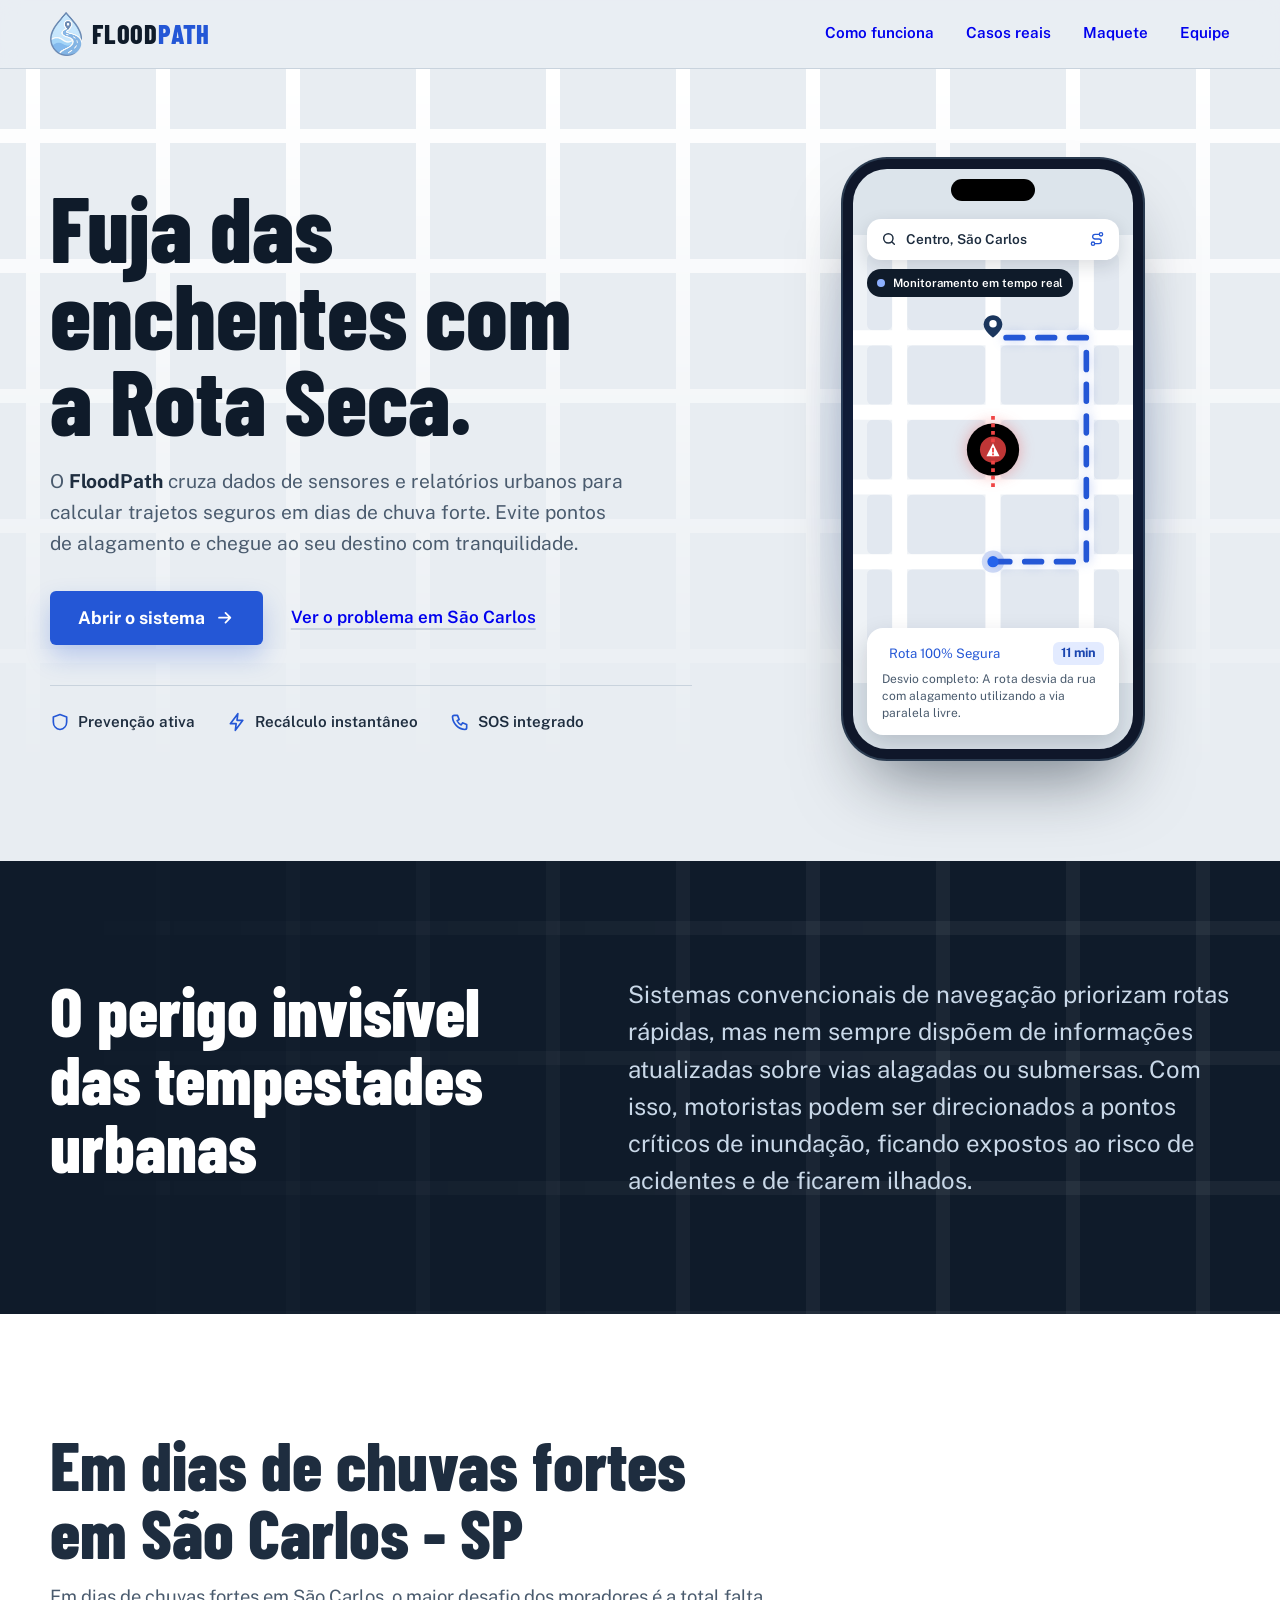
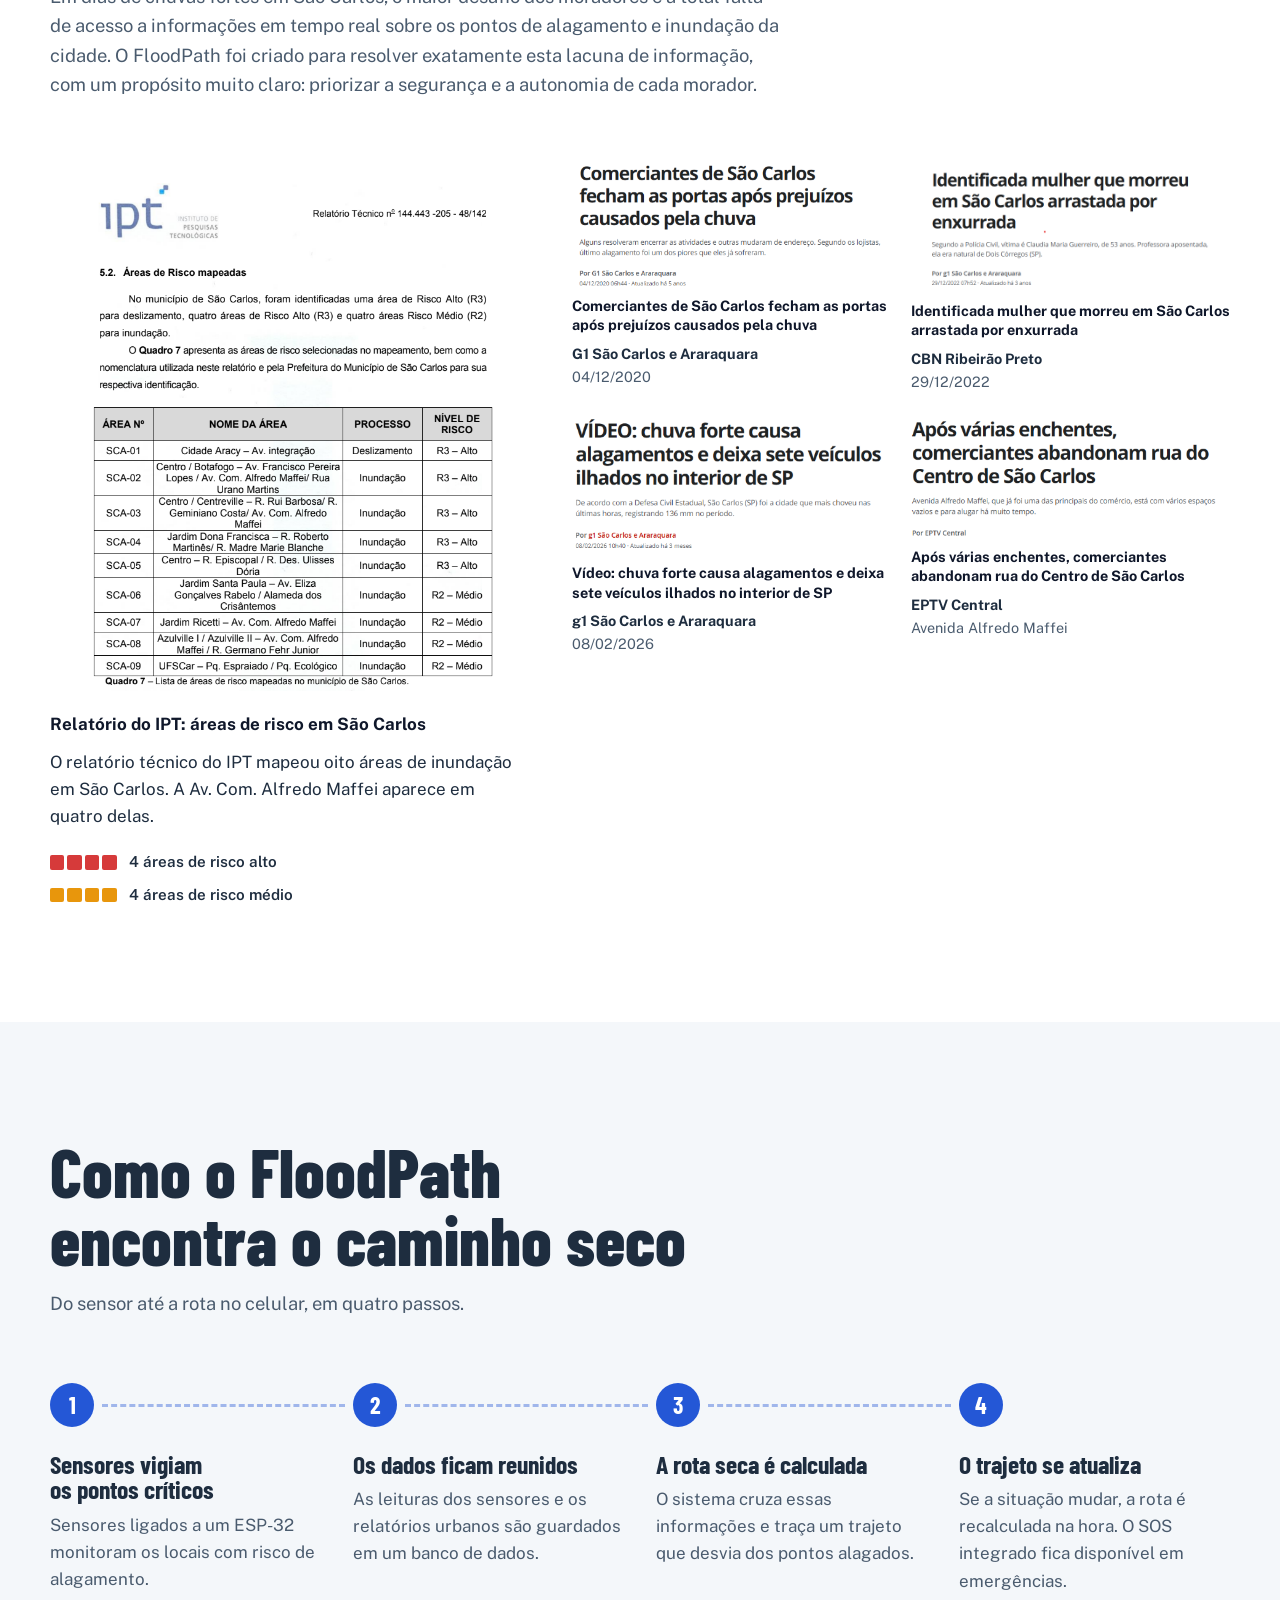
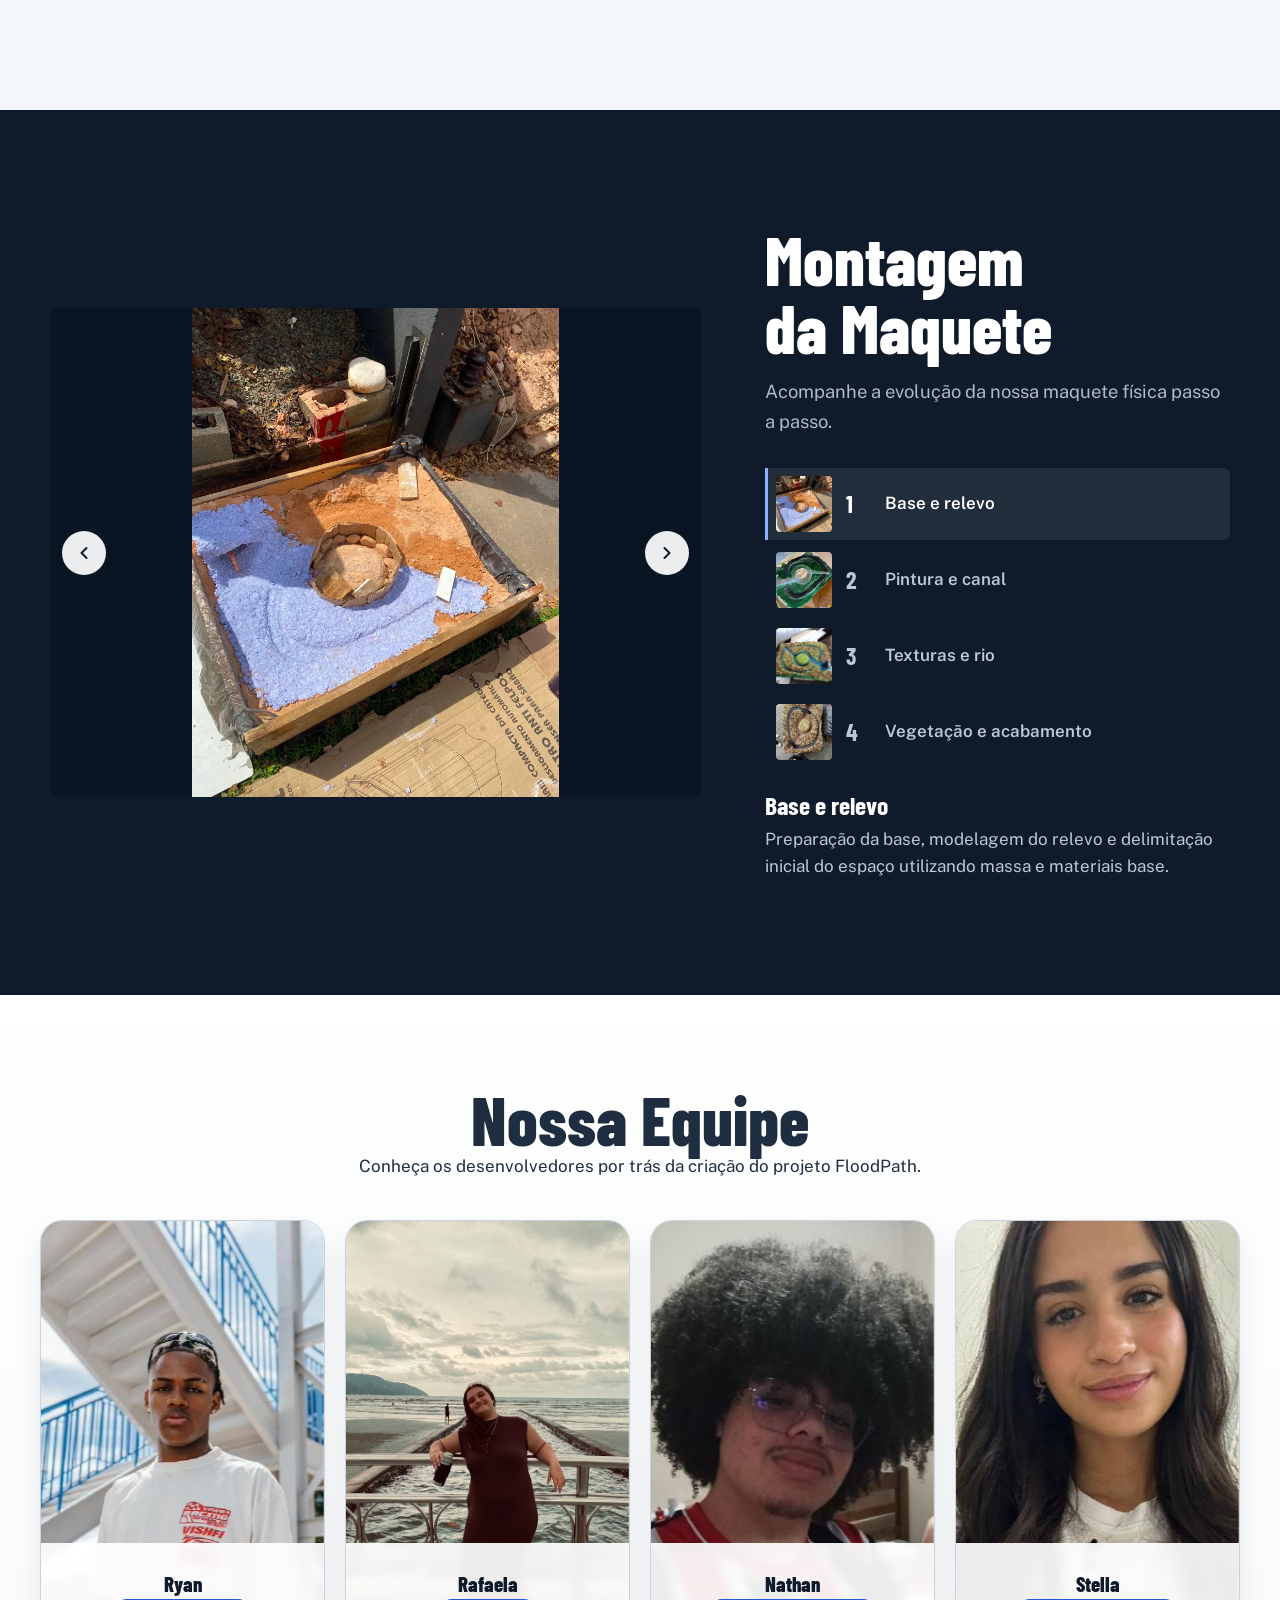
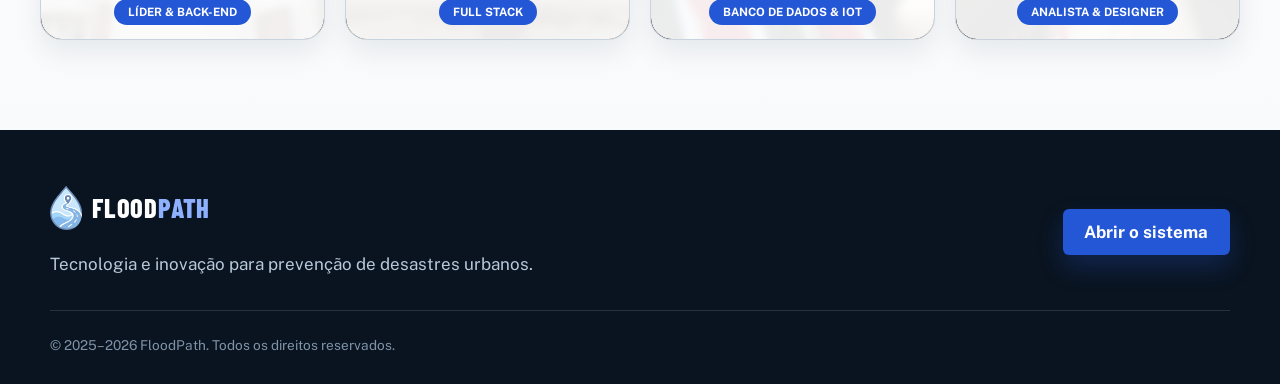
==== commit 17fae758: "Add files via upload" ====
--- a/index.html
+++ b/index.html
@@ -172,15 +172,15 @@
         <section class="secao escuro problema" id="solucao">
             <div class="container problema-grade">
                 <h2>O perigo invisível das tempestades urbanas</h2>
-                <p class="problema-texto">GPS comuns direcionam veículos pelo caminho mais rápido, mas ignoram se uma
-                    via está submersa. Em minutos, motoristas ficam ilhados em pontos críticos.</p>
+                <p class="problema-texto">Sistemas convencionais de navegação priorizam rotas rápidas, mas nem sempre dispõem de informações atualizadas sobre vias alagadas ou submersas. Com isso, motoristas podem ser direcionados a pontos críticos de inundação, ficando expostos ao risco de acidentes e de ficarem ilhados.
+</p>
             </div>
         </section>
 
         <section class="secao papel" id="problema-sao-carlos">
             <div class="container">
                 <header class="secao-cabeca">
-                    <h2>O problema de São Carlos</h2>
+                    <h2>Em dias de chuvas fortes em São Carlos - SP </h2>
                     <p>Em dias de chuvas fortes em São Carlos, o maior desafio dos moradores é a total falta de acesso a
                         informações em tempo real sobre os pontos de alagamento e inundação da cidade. O FloodPath foi
                         criado para resolver exatamente esta lacuna de informação, com um propósito
@@ -335,7 +335,7 @@
                         </svg></button>
                 </div>
                 <div>
-                    <h2>Processo da maquete</h2>
+                    <h2>Montagem da Maquete</h2>
                     <p class="maquete-lead">Acompanhe a evolução da nossa maquete física passo a passo.</p>
                     <ol class="etapas">
                         <li><button class="etapa" type="button" aria-current="true"><img src="inicio.webp" alt=""
--- a/styleslanding.css
+++ b/styleslanding.css
@@ -276,6 +276,16 @@
     height: calc(var(--nivel) * 100%);
     background: var(--agua);
     border-top: 2px solid var(--rota)
+}
+
+@media (max-width:760px) {
+    .regua {
+        display: block;
+        width: 20px;
+        height: 200px;
+        right: 8px;
+        padding: 8px 6px;
+    }
 }
 
 @media (min-width:1360px) {
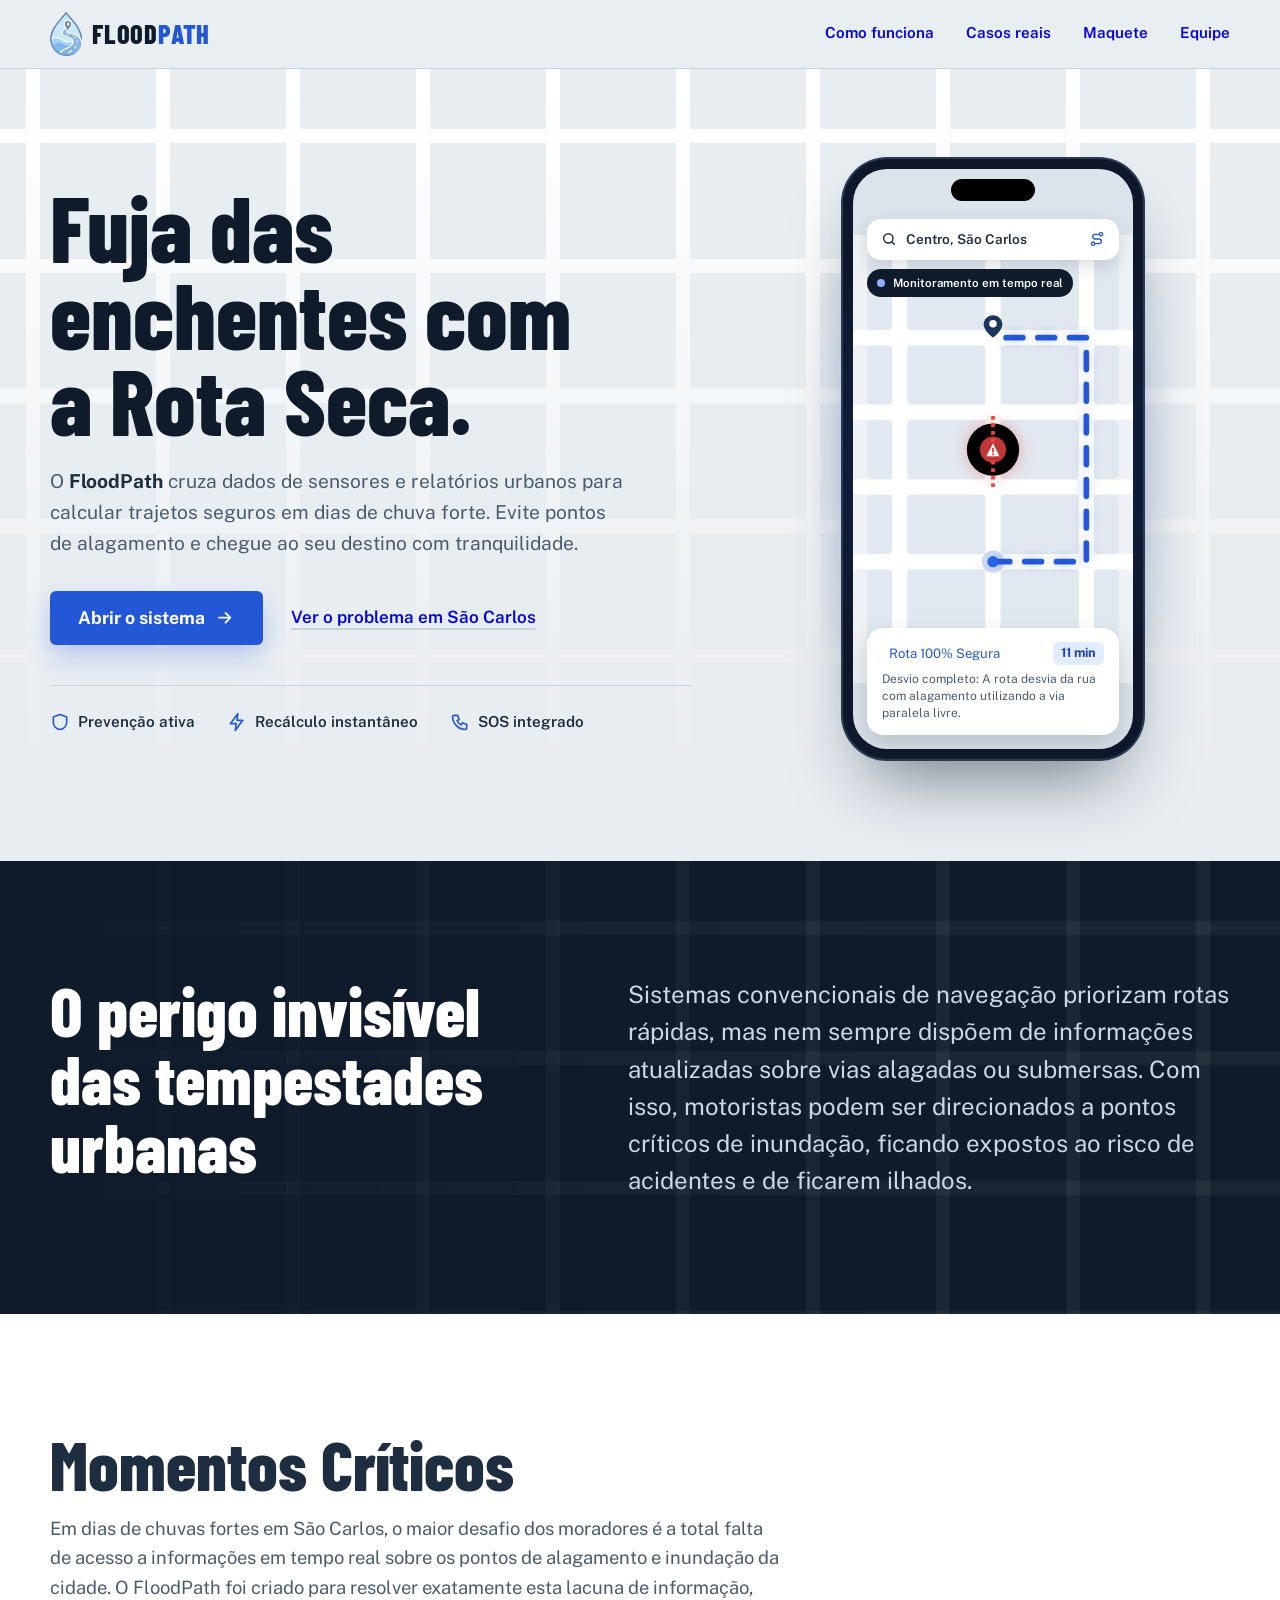
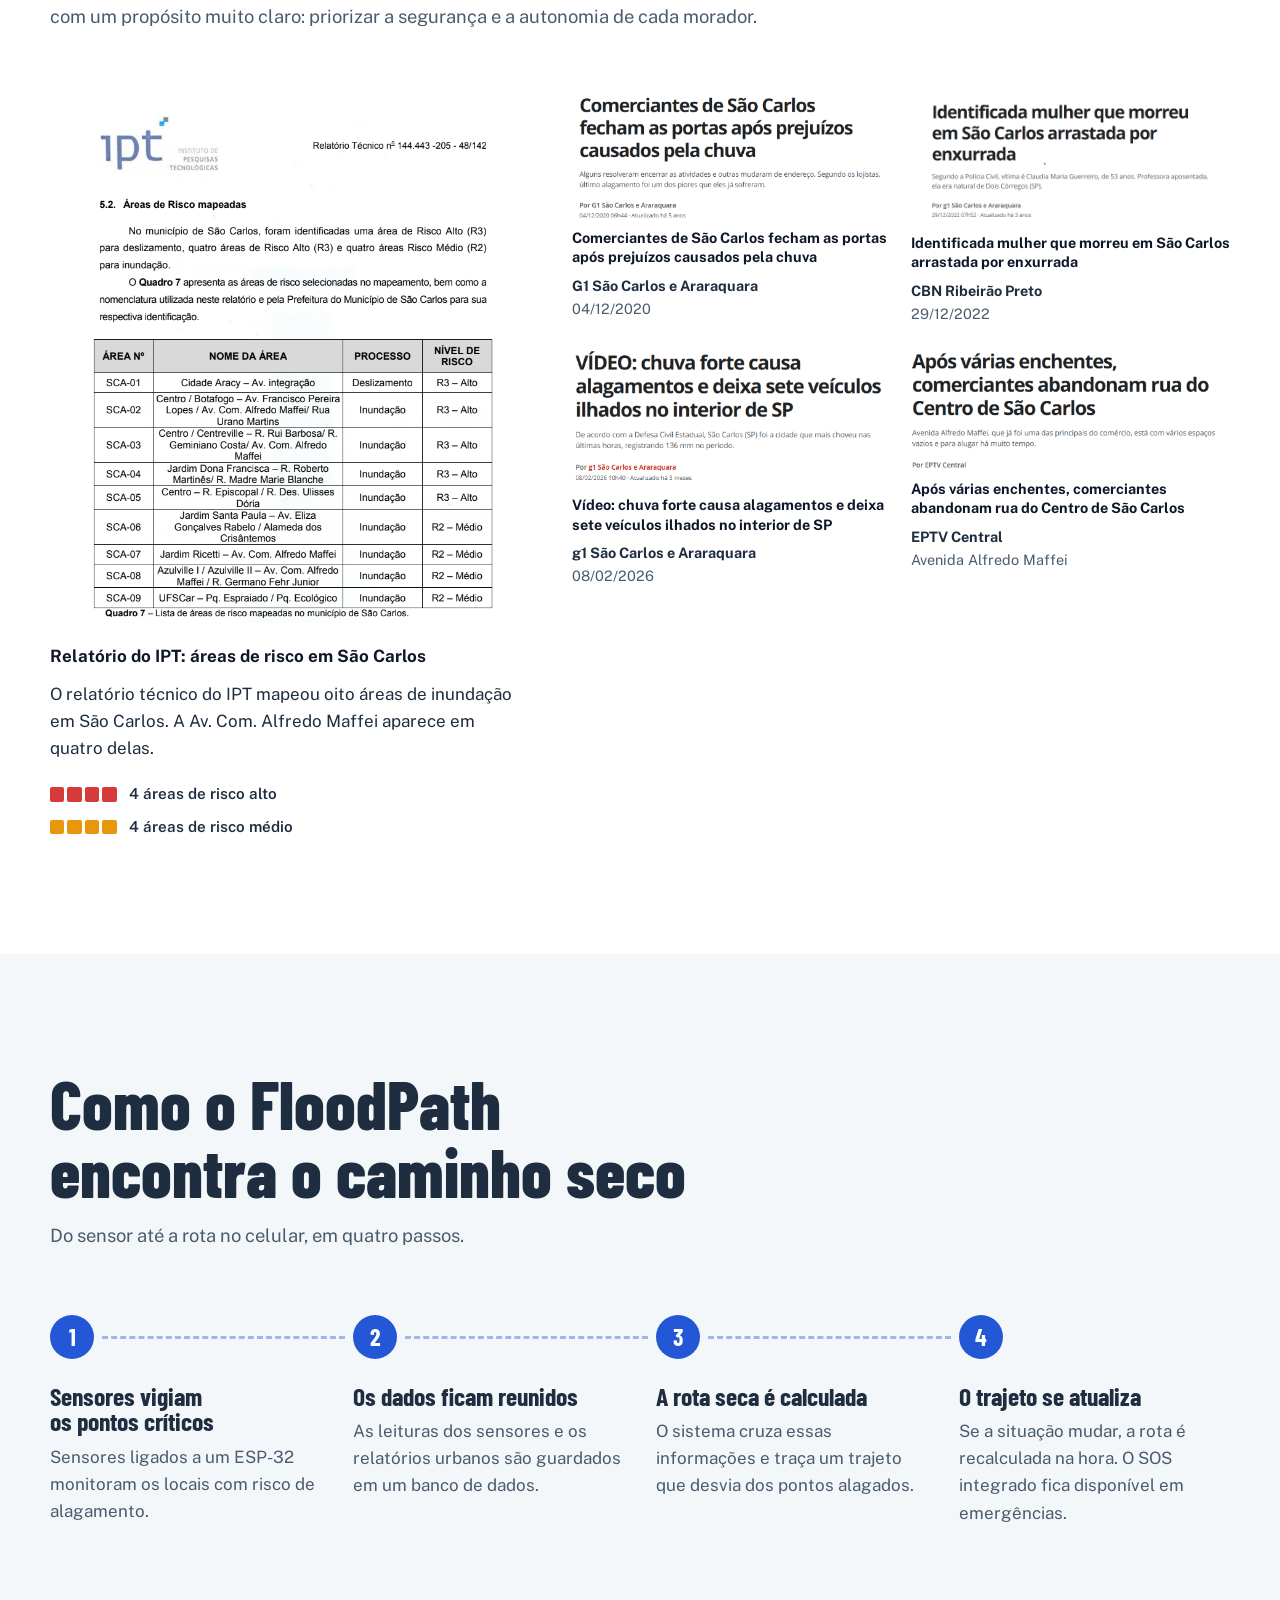
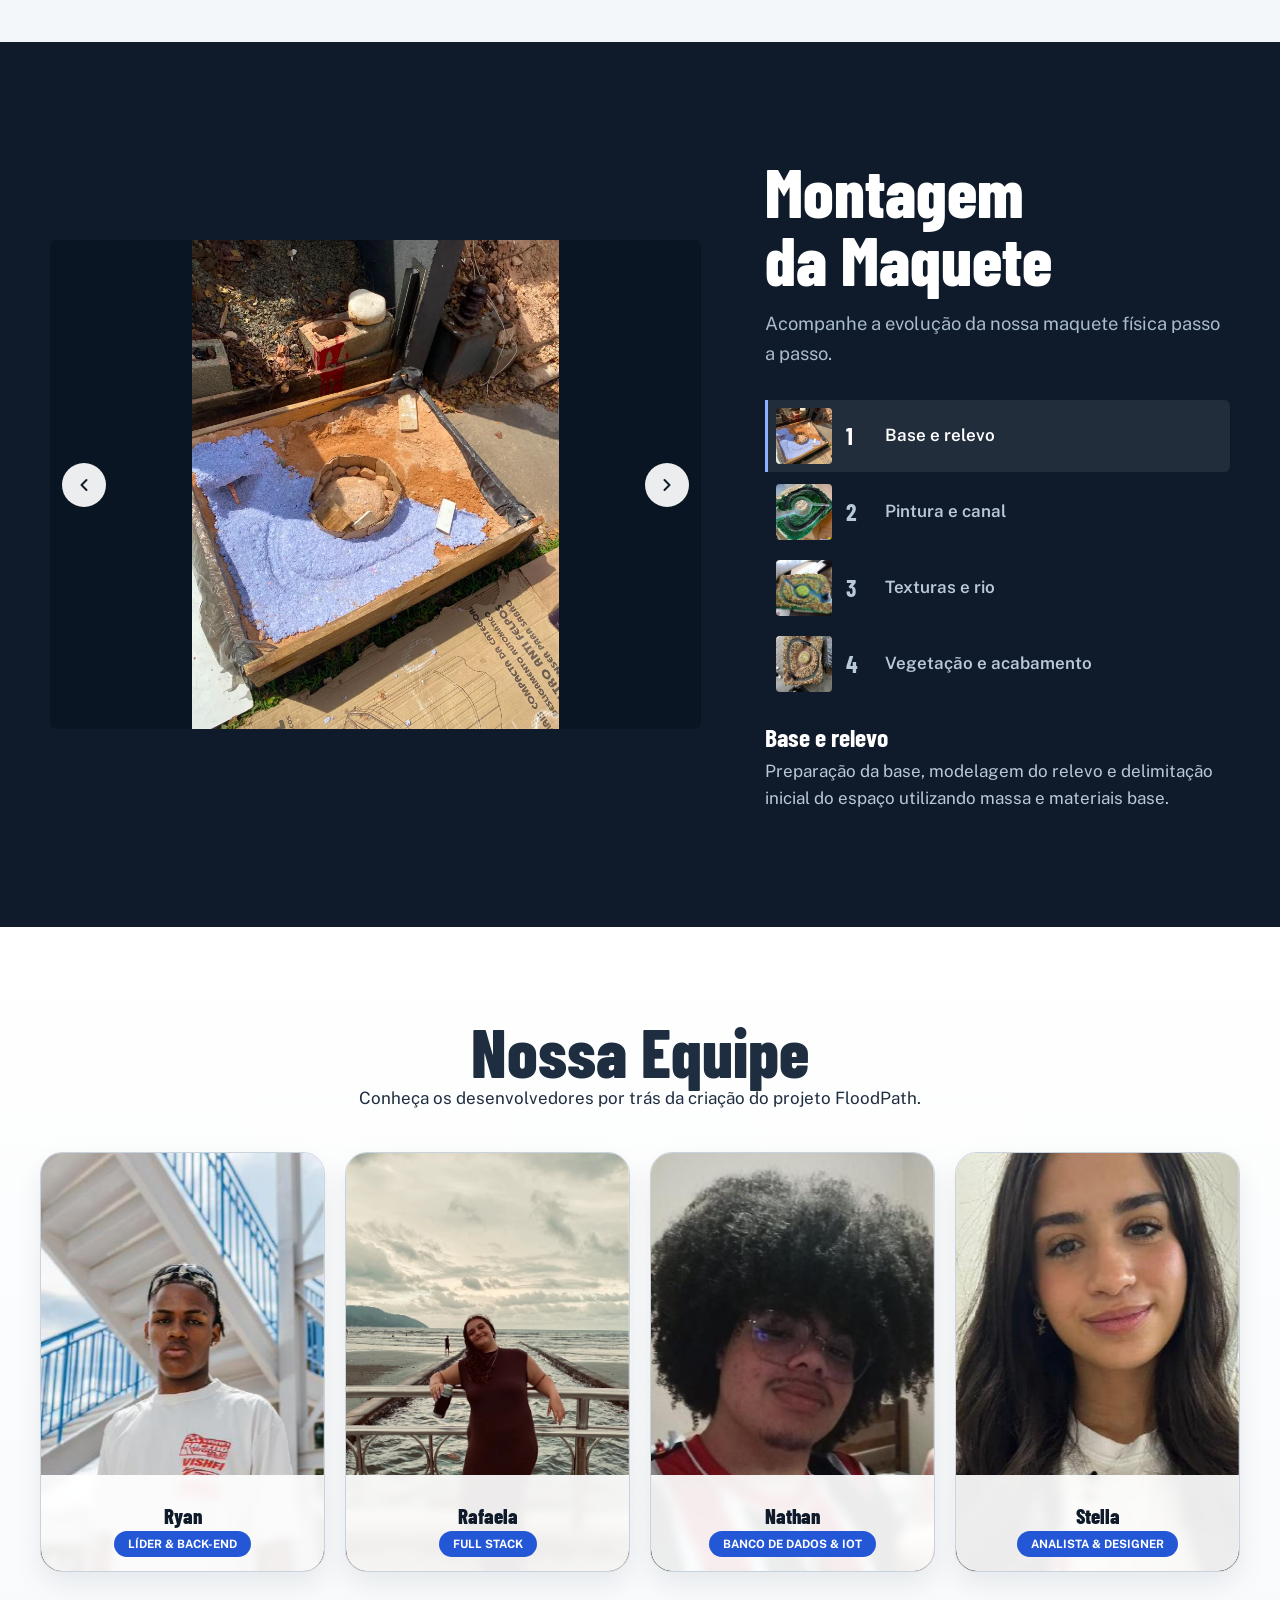
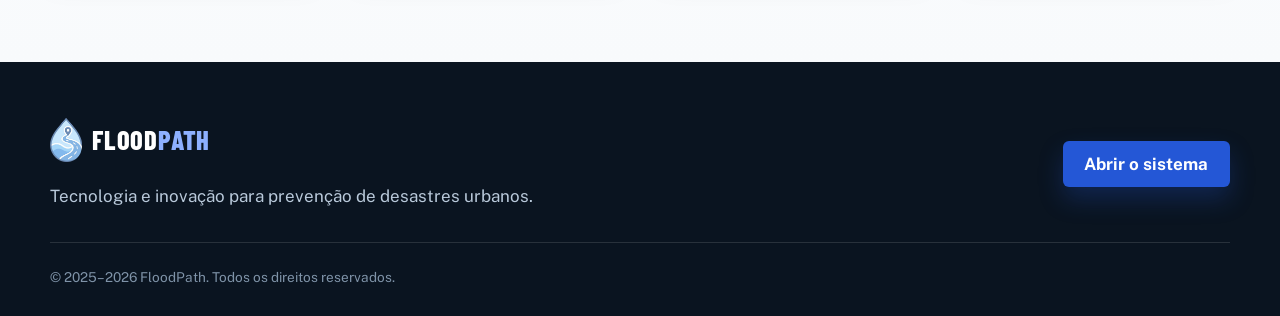
==== commit 6b754907: "Add files via upload" ====
--- a/index.html
+++ b/index.html
@@ -180,7 +180,7 @@
         <section class="secao papel" id="problema-sao-carlos">
             <div class="container">
                 <header class="secao-cabeca">
-                    <h2>Em dias de chuvas fortes em São Carlos - SP </h2>
+                    <h2> Momentos Críticos </h2>
                     <p>Em dias de chuvas fortes em São Carlos, o maior desafio dos moradores é a total falta de acesso a
                         informações em tempo real sobre os pontos de alagamento e inundação da cidade. O FloodPath foi
                         criado para resolver exatamente esta lacuna de informação, com um propósito
@@ -381,7 +381,7 @@
                             <div class="team-links">
                                 <a href="https://github.com/ryanhsilva10-star" target="_blank" rel="noopener noreferrer"
                                     aria-label="GitHub do Ryan">GitHub</a>
-                                <a href="https://www.linkedin.com/" target="_blank" rel="noopener noreferrer"
+                                <a href="https://www.linkedin.com/in/ryan-silva-020916303" target="_blank" rel="noopener noreferrer"
                                     aria-label="LinkedIn do Ryan">LinkedIn</a>
                             </div>
                         </div>
@@ -400,7 +400,7 @@
                             <div class="team-links">
                                 <a href="https://github.com/Rafaela0011" target="_blank" rel="noopener noreferrer"
                                     aria-label="GitHub da Rafaela">GitHub</a>
-                                <a href="https://www.linkedin.com/" target="_blank" rel="noopener noreferrer"
+                                <a href="https://www.linkedin.com/in/rafaela-sousa-37b919445" target="_blank" rel="noopener noreferrer"
                                     aria-label="LinkedIn da Rafaela">LinkedIn</a>
                             </div>
                         </div>
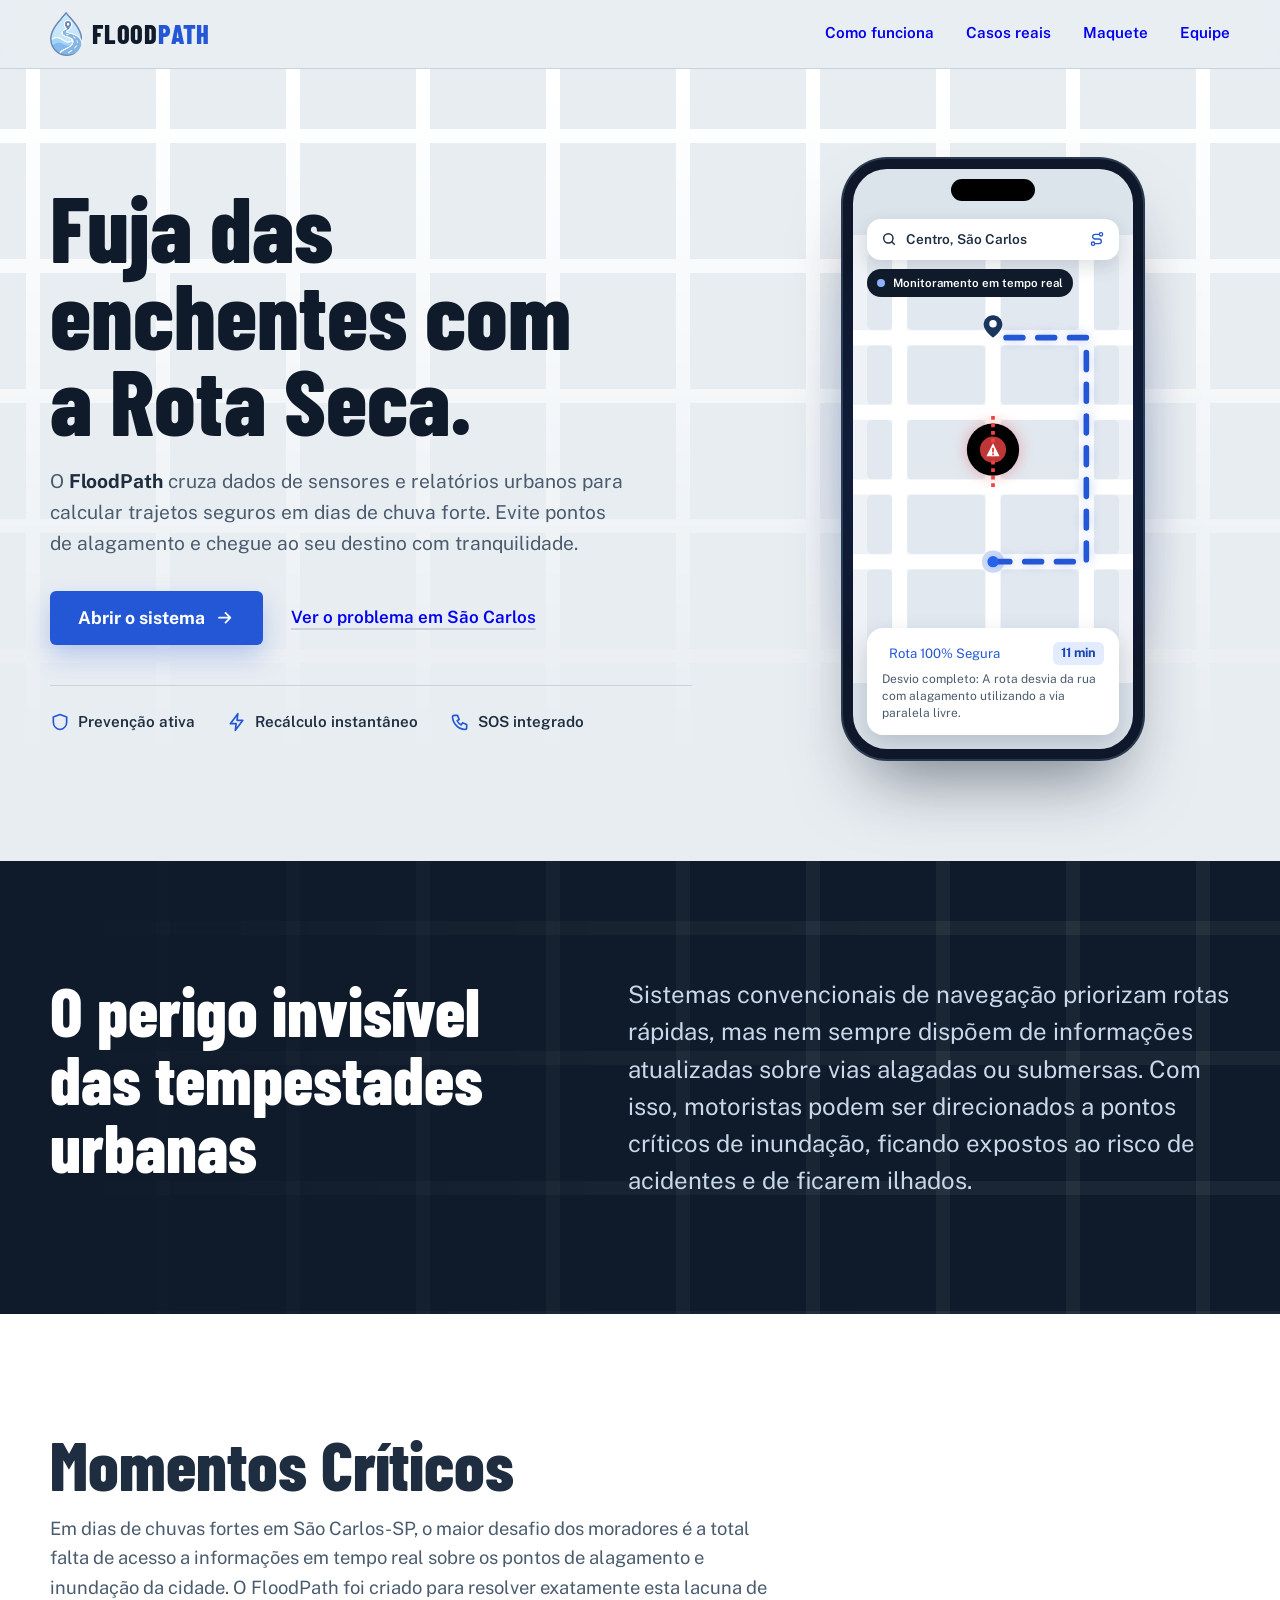
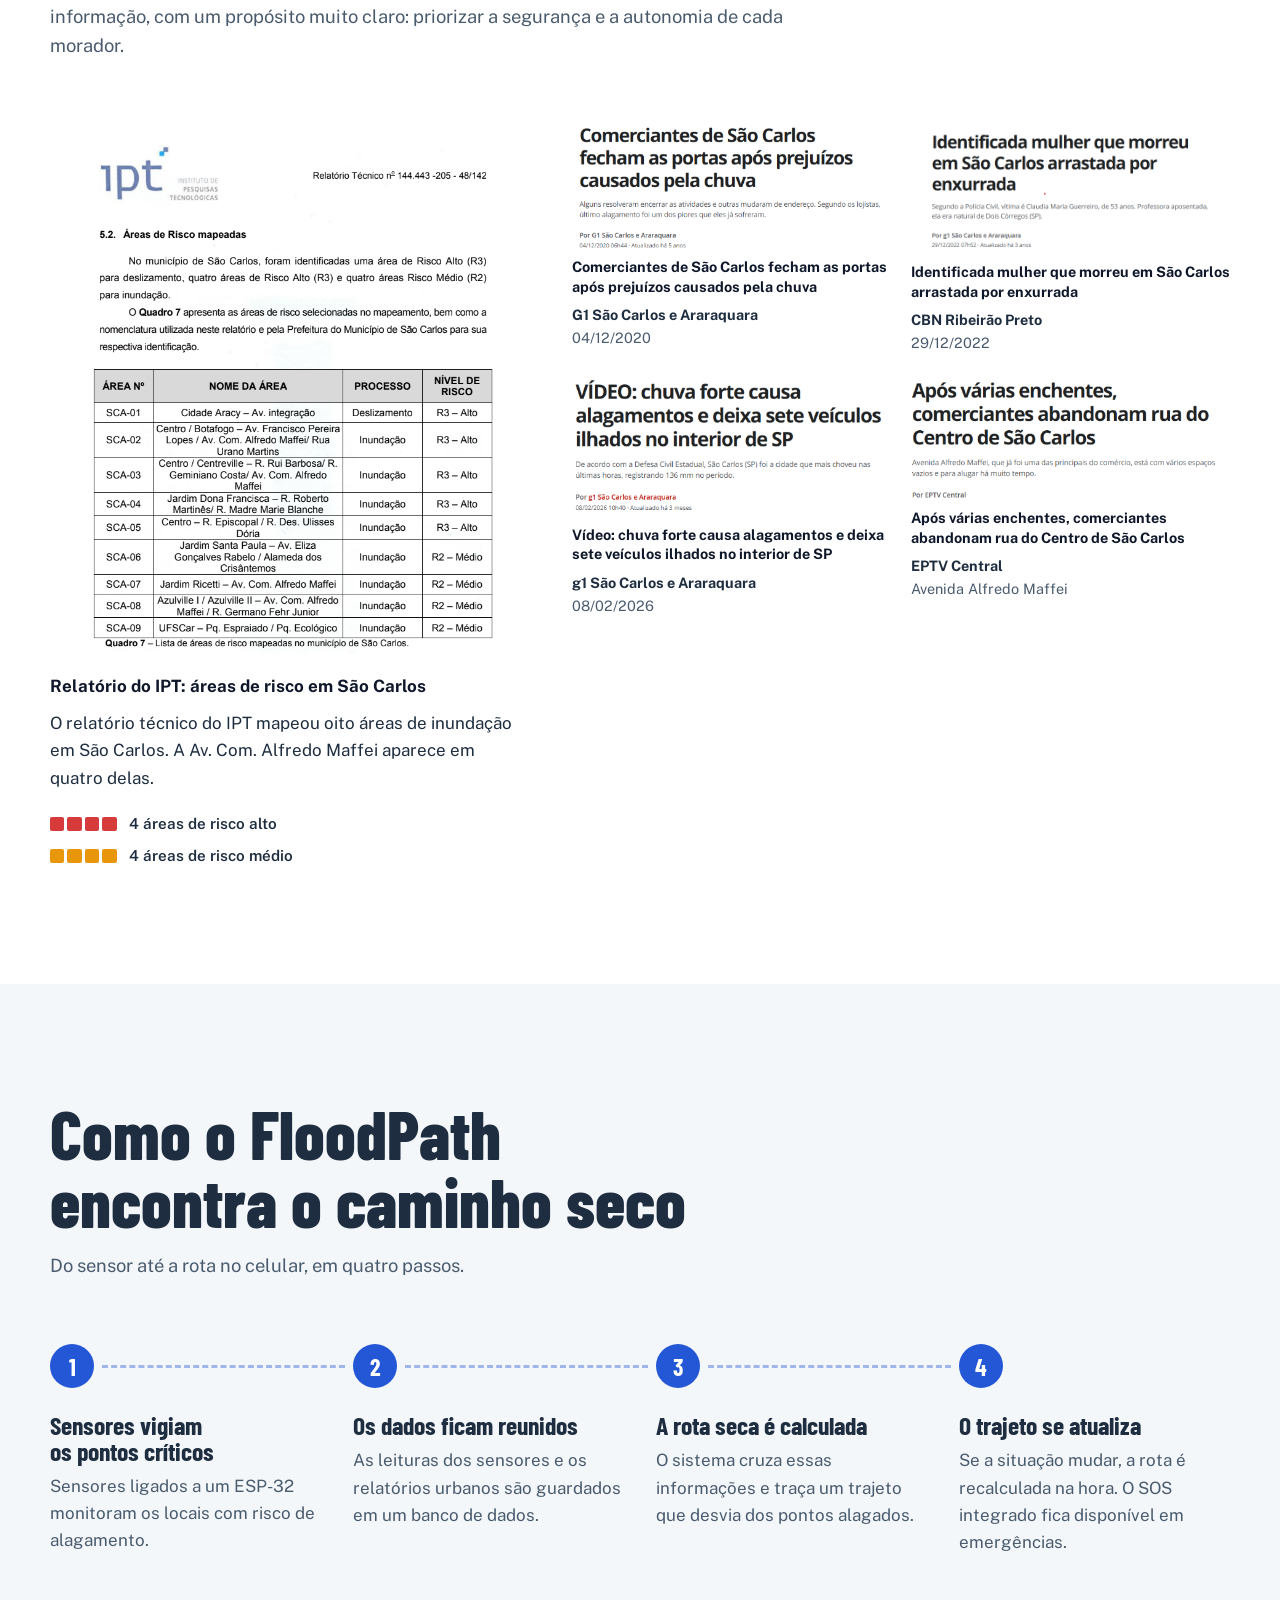
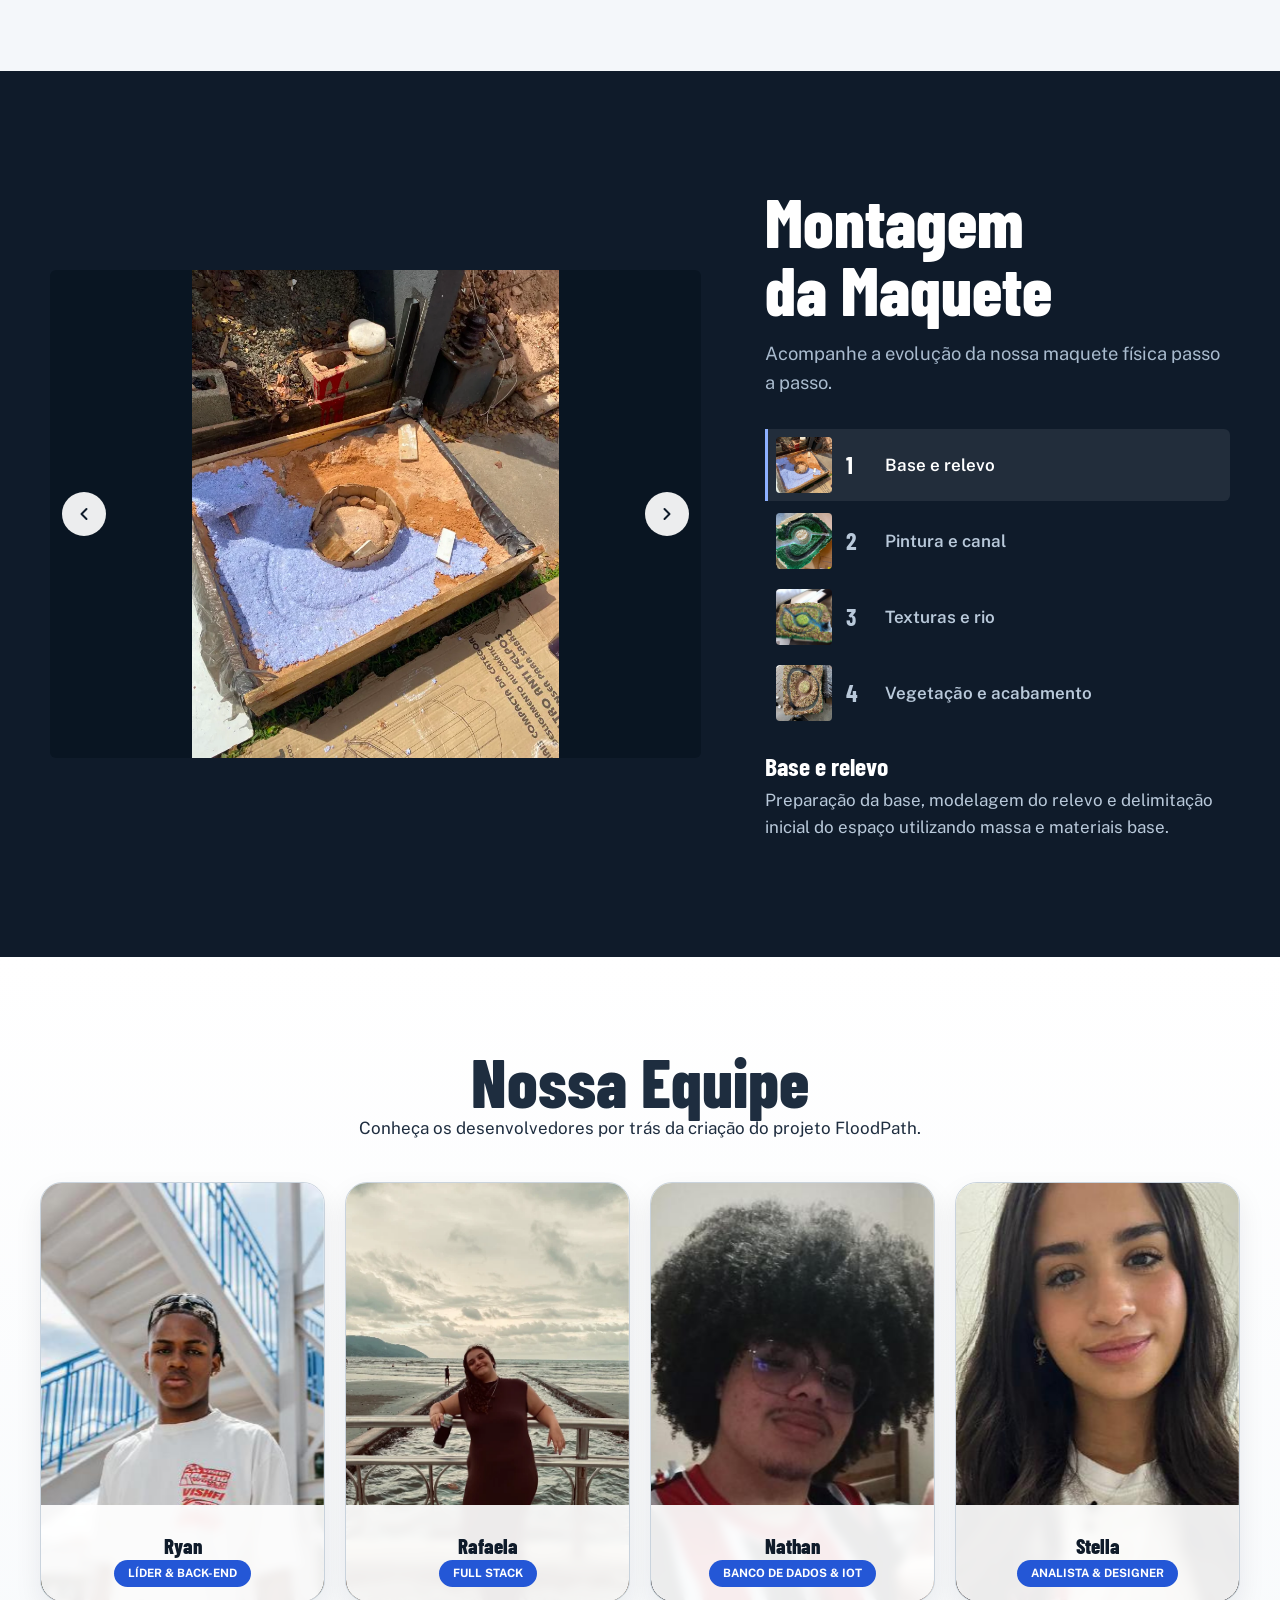
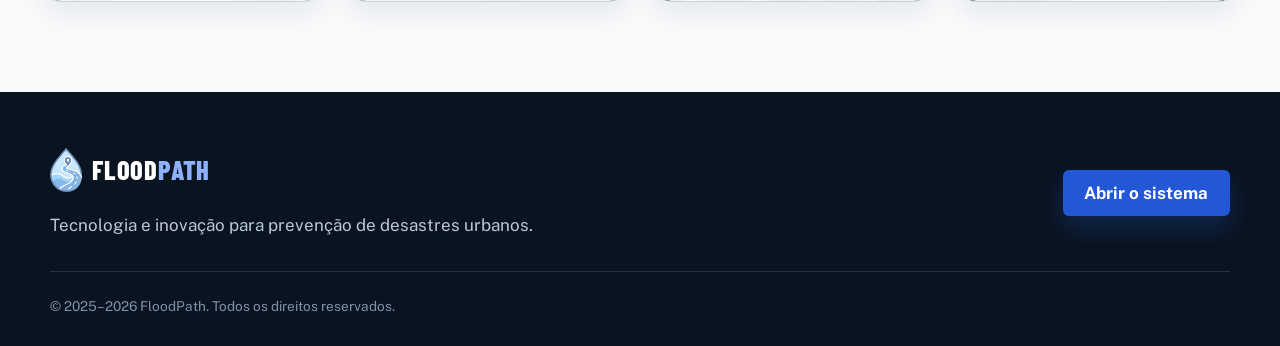
==== commit 90156387: "Add files via upload" ====
--- a/index.html
+++ b/index.html
@@ -181,7 +181,7 @@
             <div class="container">
                 <header class="secao-cabeca">
                     <h2> Momentos Críticos </h2>
-                    <p>Em dias de chuvas fortes em São Carlos, o maior desafio dos moradores é a total falta de acesso a
+                    <p>Em dias de chuvas fortes em São Carlos-SP, o maior desafio dos moradores é a total falta de acesso a
                         informações em tempo real sobre os pontos de alagamento e inundação da cidade. O FloodPath foi
                         criado para resolver exatamente esta lacuna de informação, com um propósito
                         muito claro: priorizar a segurança e a autonomia de cada morador.</p>
